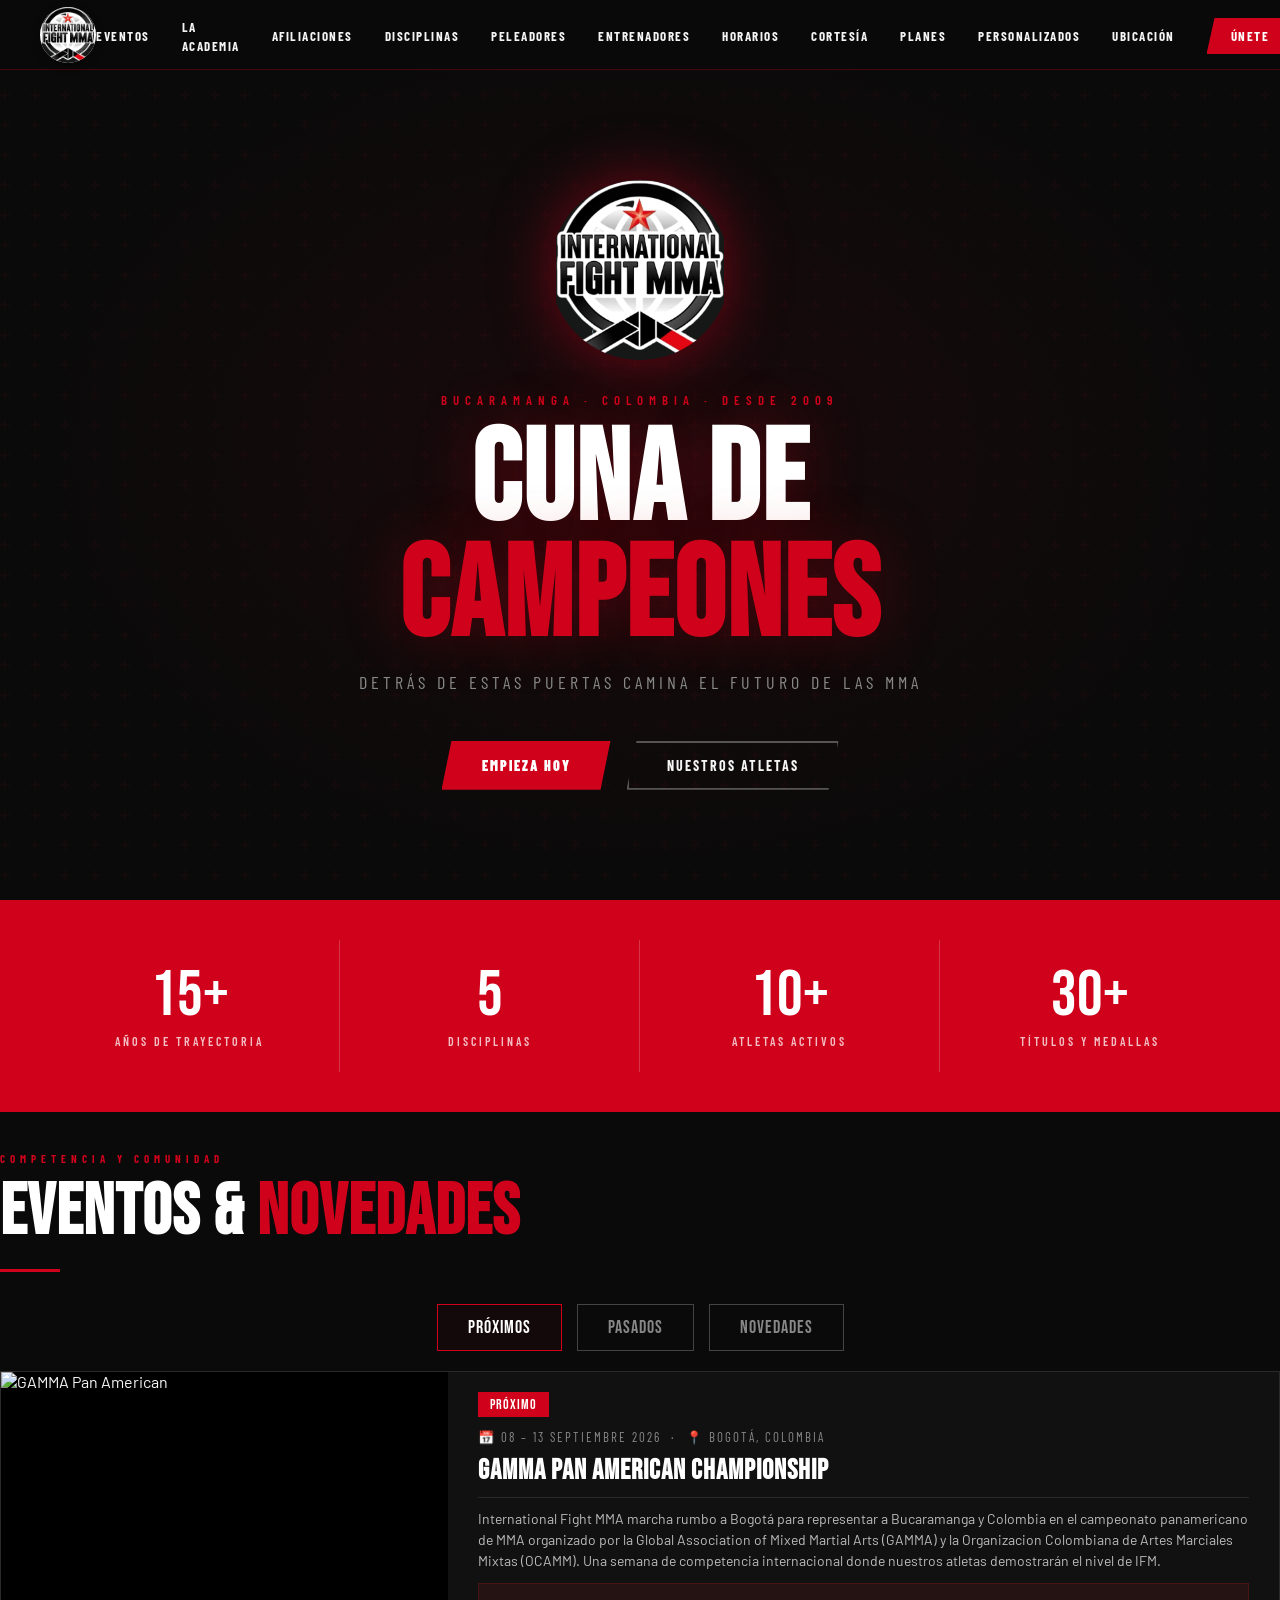
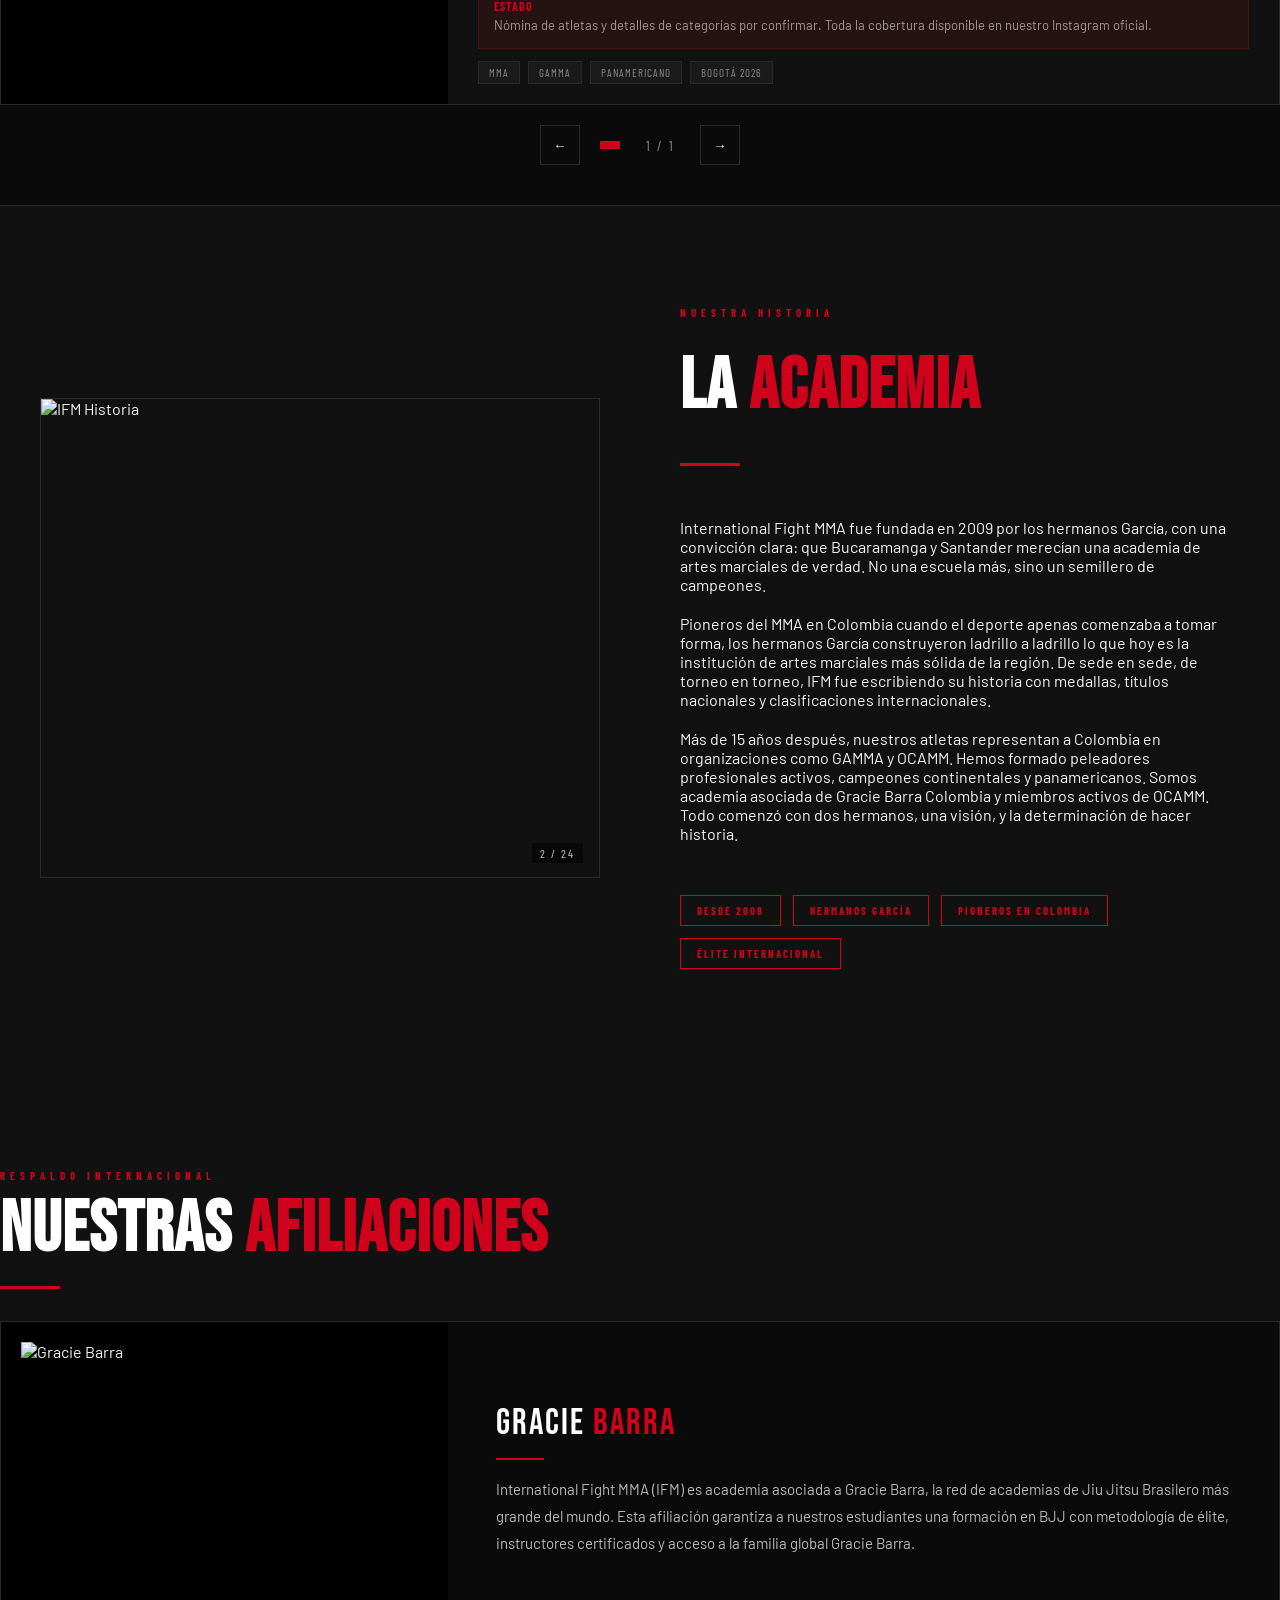
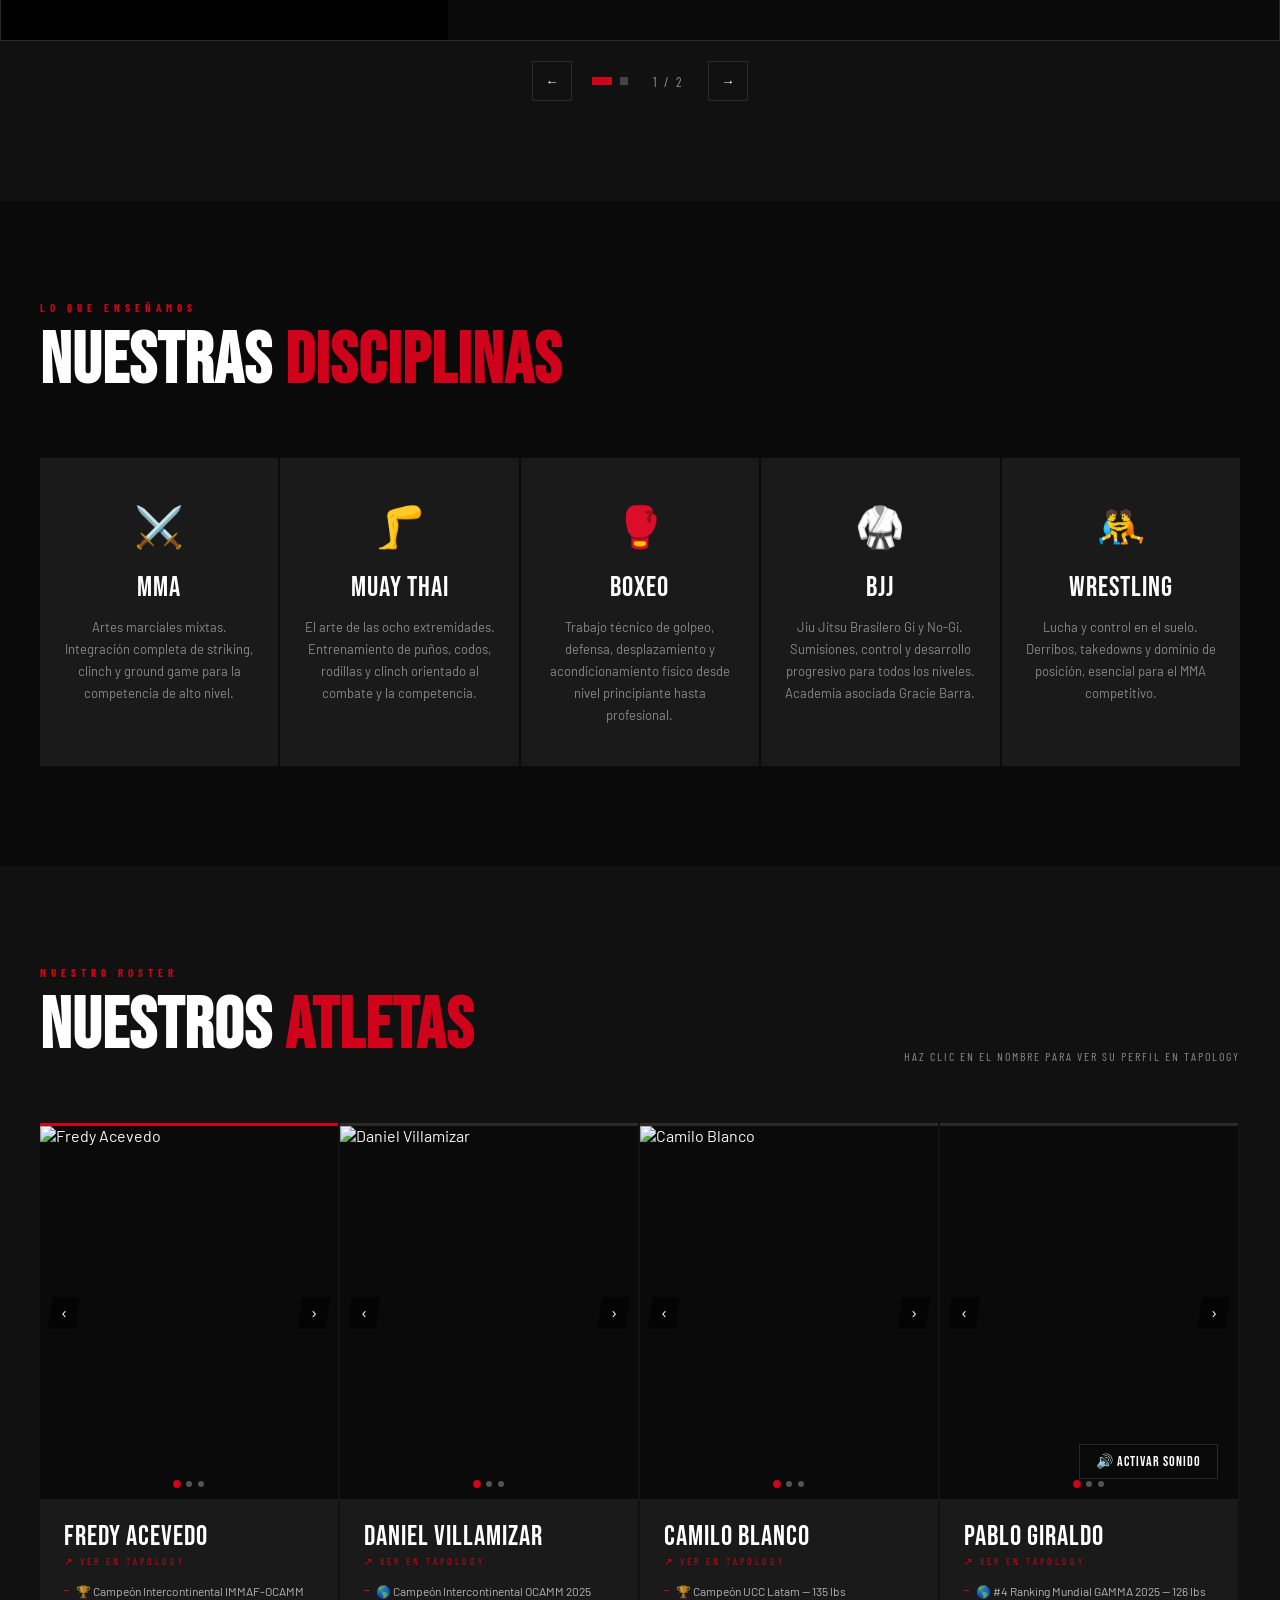
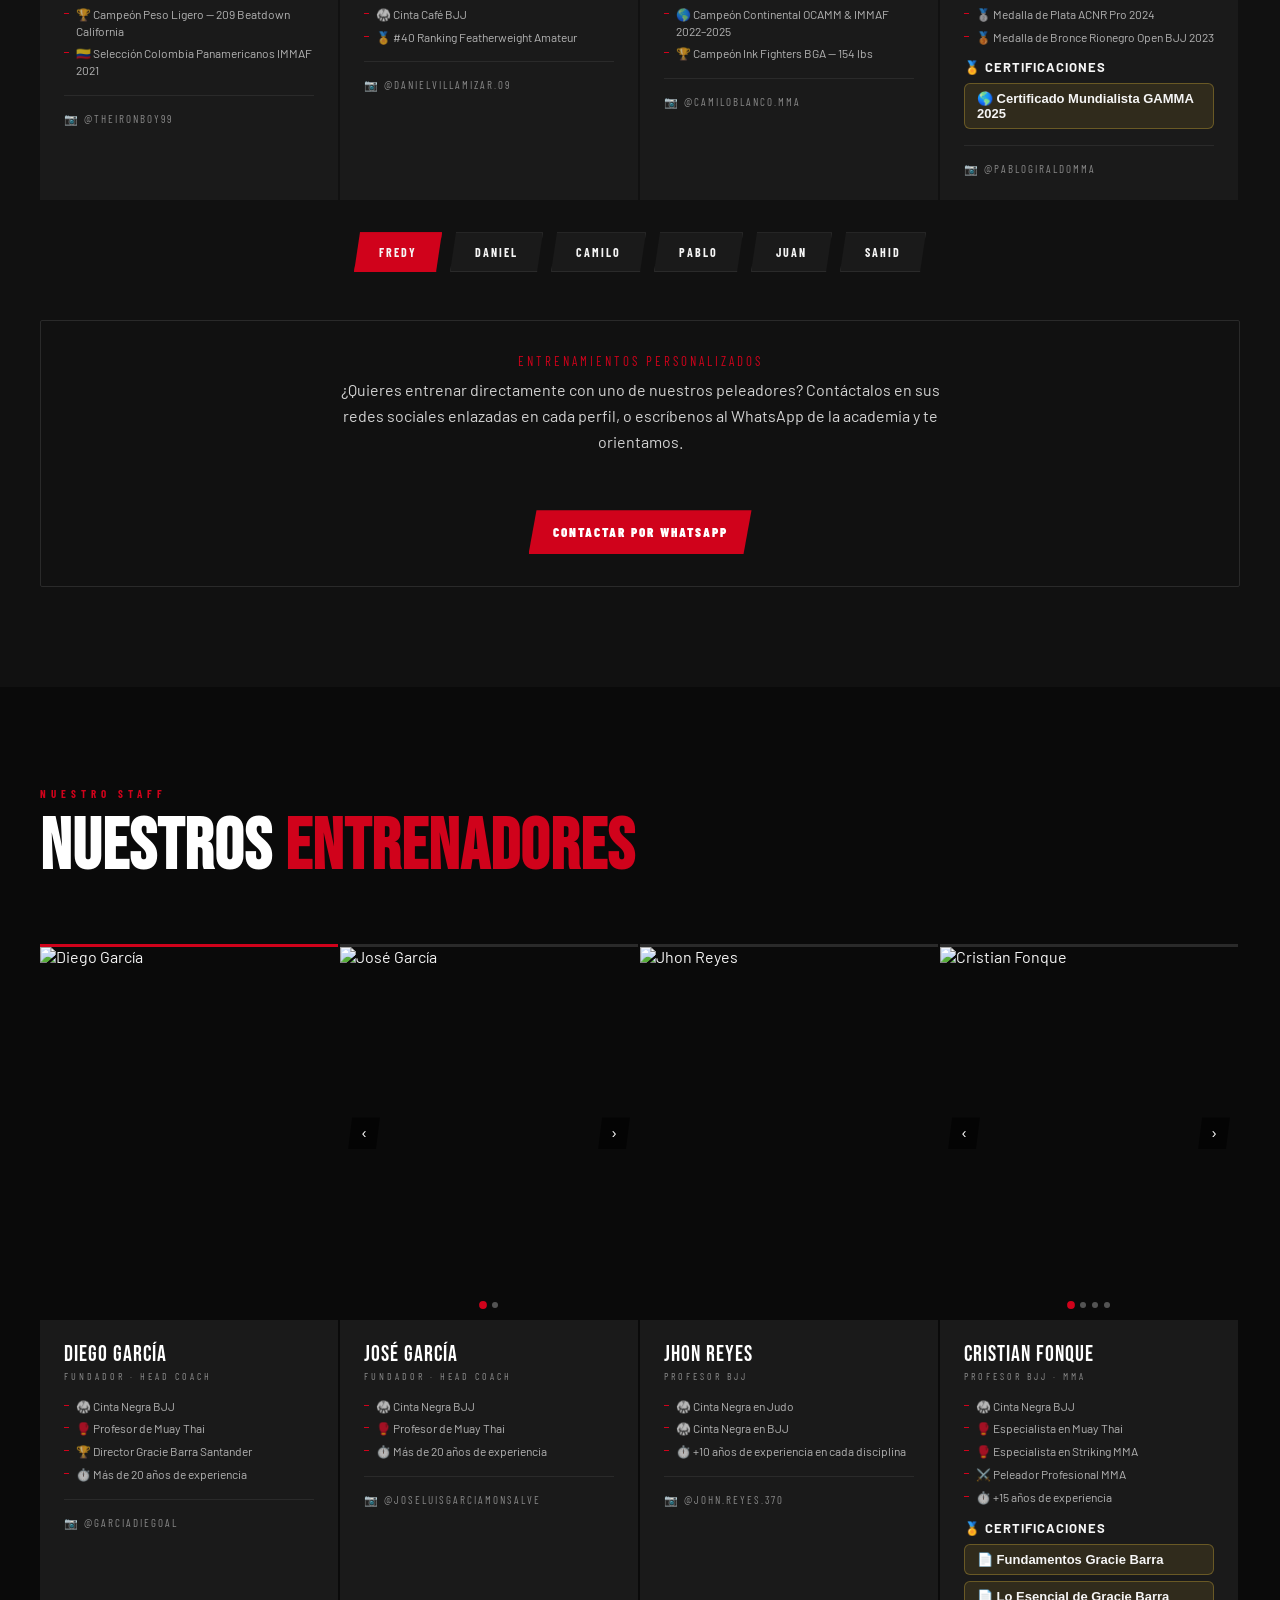
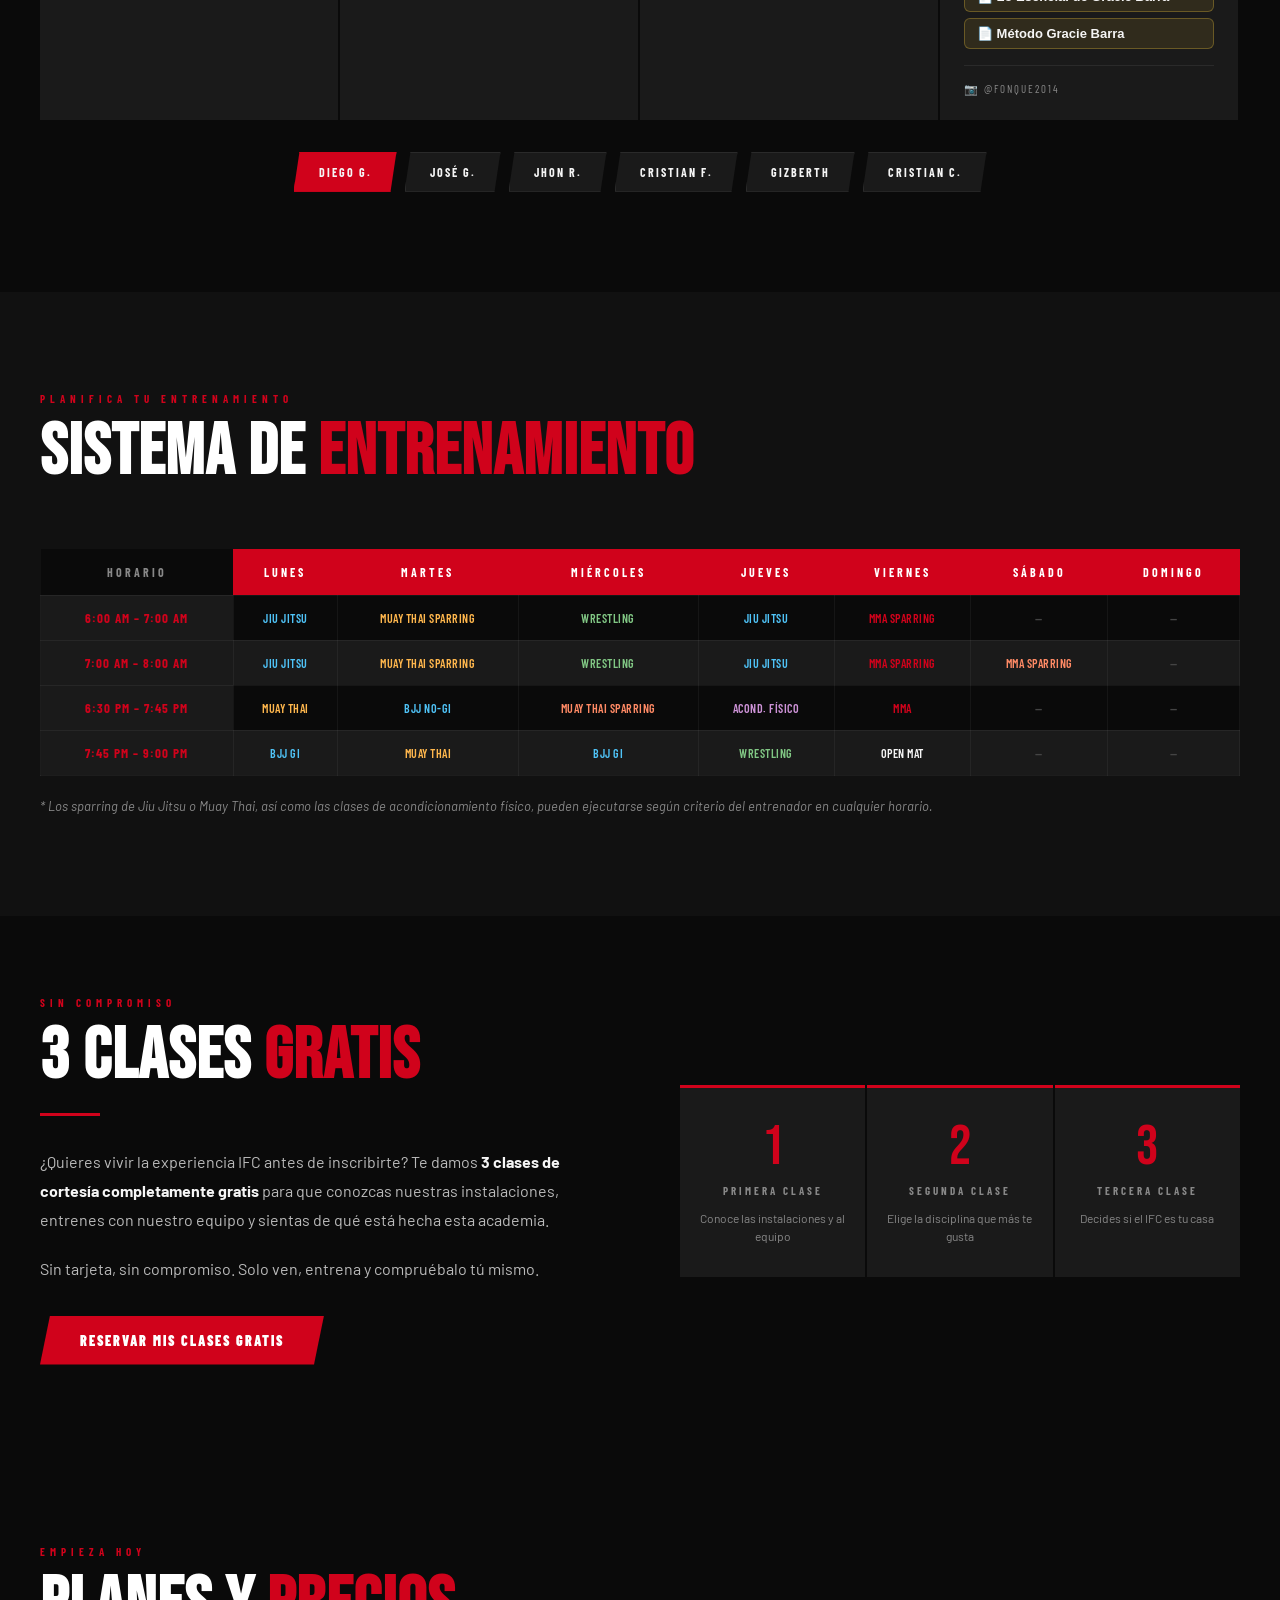
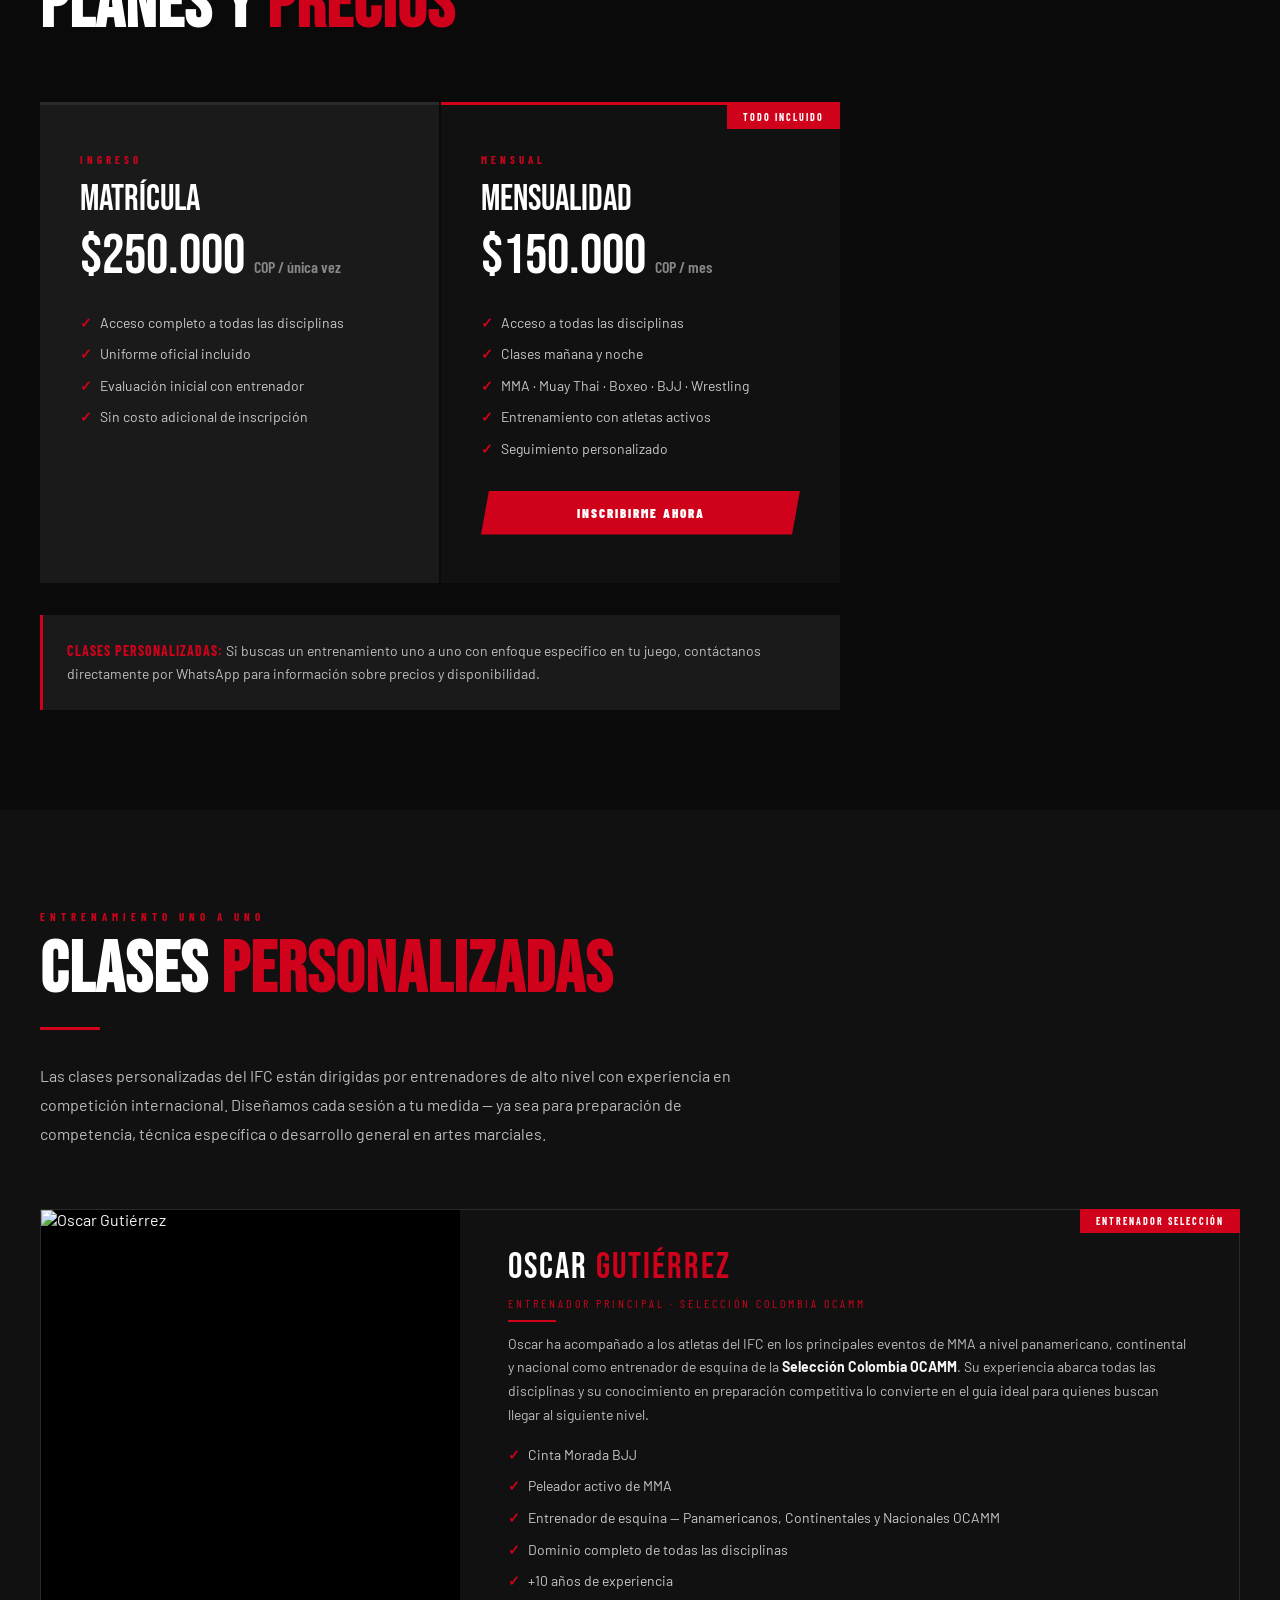
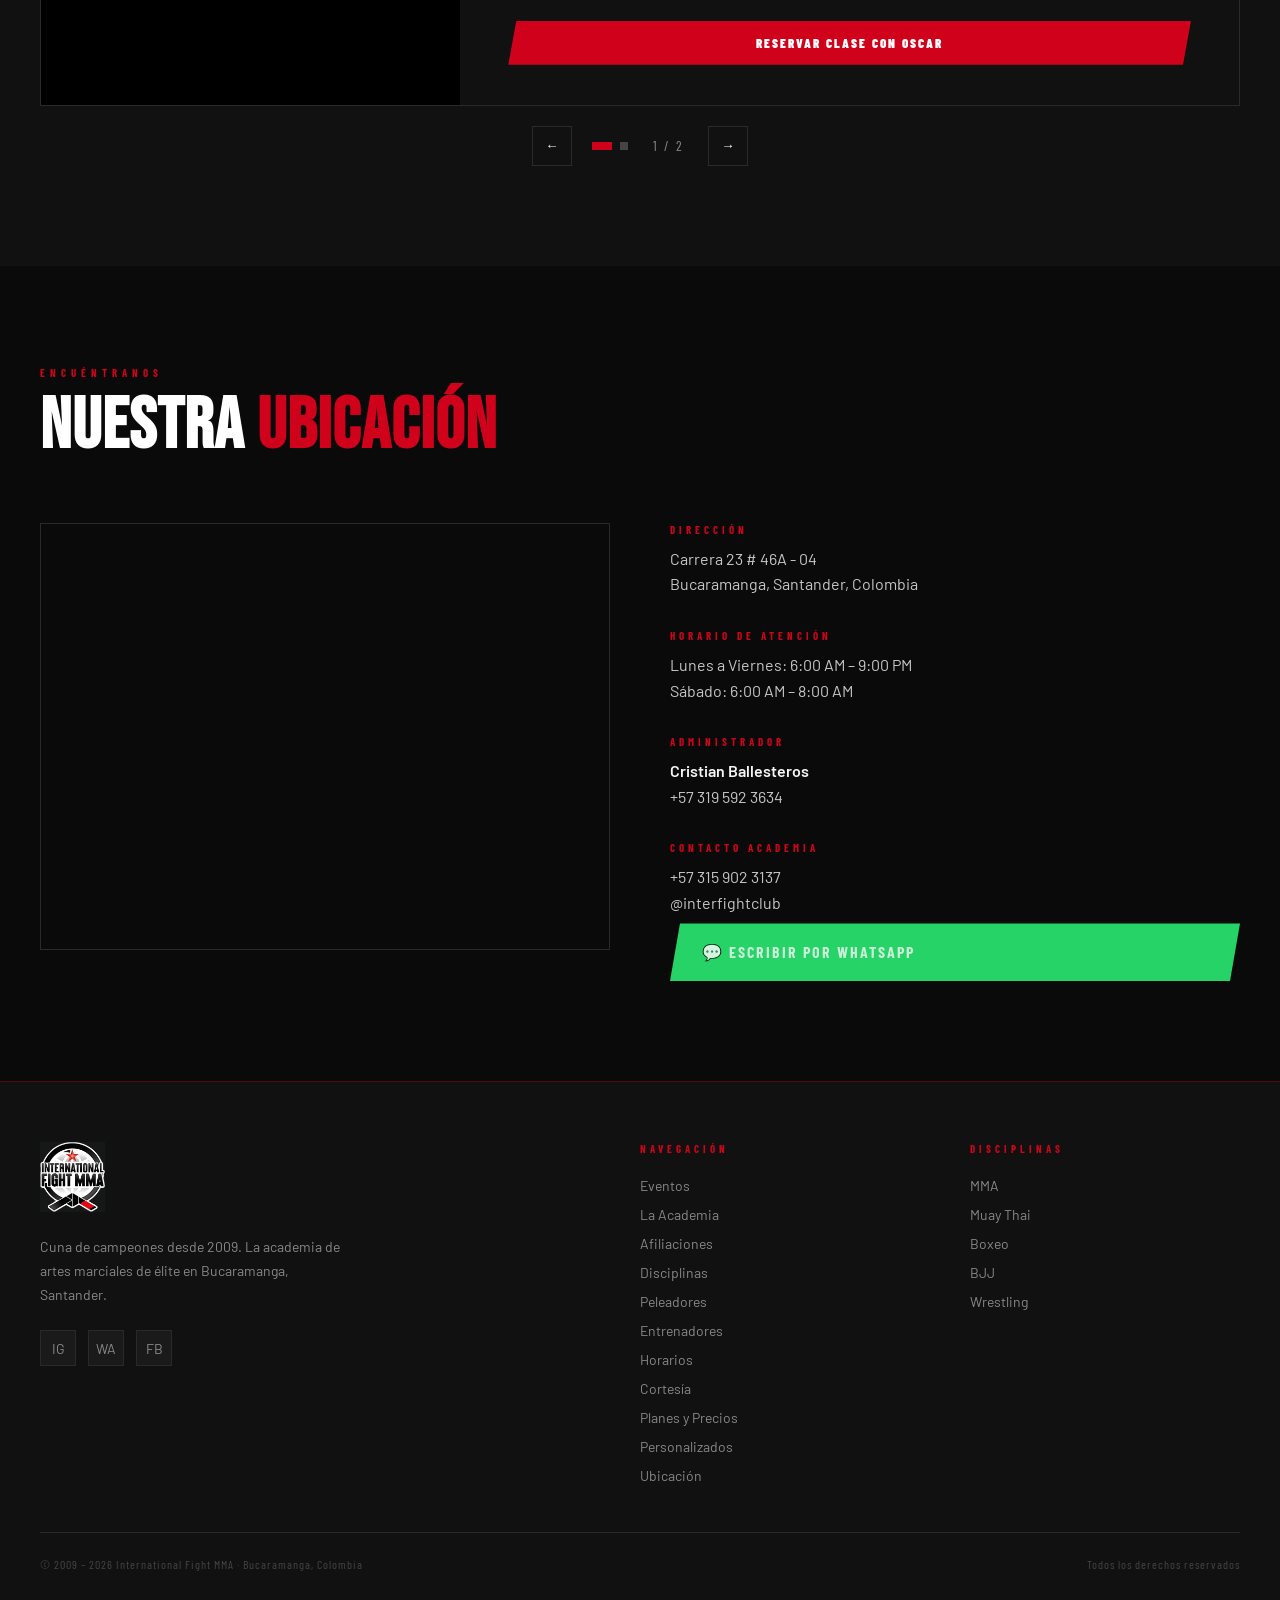
==== index.html @ 50bee1b5 "Restaurar index.html completo" ====
﻿<!DOCTYPE html>
<html lang="es">
<head>
  <meta charset="UTF-8">
  <link rel="icon" type="image/png" href="logo-ifmma.png">
  <link rel="apple-touch-icon" href="[data-uri]">
  <meta name="viewport" content="width=device-width, initial-scale=1.0">
  <title>International Fight MMA - Bucaramanga</title>
  <link rel="preconnect" href="https://fonts.googleapis.com">
  <link href="https://fonts.googleapis.com/css2?family=Bebas+Neue&family=Barlow+Condensed:wght@400;600;700;900&family=Barlow:wght@300;400;500&display=swap" rel="stylesheet">
  <style>
    :root {
      --red: #D0021B;
      --red-dark: #9B0114;
      --black: #0A0A0A;
      --black-mid: #111111;
      --black-light: #1A1A1A;
      --gray: #2A2A2A;
      --gray-mid: #444444;
      --gray-light: #888888;
      --white: #F5F5F5;
      --white-pure: #FFFFFF;
    }

    *, *::before, *::after { box-sizing: border-box; margin: 0; padding: 0; }

    html { scroll-behavior: smooth; }

    body {
      background: var(--black);
      color: var(--white);
      font-family: 'Barlow', sans-serif;
      overflow-x: hidden;
    }

    /* ─── NAVBAR ─────────────────────────────────── */
    nav {
      position: fixed;
      top: 0; left: 0; right: 0;
      z-index: 1000;
      background: rgba(10,10,10,0.95);
      backdrop-filter: blur(8px);
      border-bottom: 1px solid rgba(208,2,27,0.3);
      display: flex;
      align-items: center;
      justify-content: space-between;
      padding: 0 40px;
      height: 70px;
    }

    .nav-logo {
      background: #fff;
      border-radius: 50%;
      width: 56px;
      height: 56px;
      overflow: hidden;
      flex-shrink: 0;
      box-shadow: 0 2px 8px rgba(0,0,0,0.4);
    }
    .nav-logo a {
      display: block;
      width: 100%;
      height: 100%;
    }
    .nav-logo img {
      width: 100%;
      height: 100%;
      object-fit: contain;
      display: block;
    }

    .nav-links {
      display: flex;
      align-items: center;
      gap: 32px;
      list-style: none;
    }

    .nav-links a {
      color: var(--white);
      text-decoration: none;
      font-family: 'Barlow Condensed', sans-serif;
      font-weight: 700;
      font-size: 13px;
      letter-spacing: 1.5px;
      text-transform: uppercase;
      transition: color 0.2s;
    }

    .nav-links a:hover { color: var(--red); }

    .nav-cta {
      background: var(--red);
      color: var(--white-pure) !important;
      padding: 10px 24px;
      clip-path: polygon(8px 0%, 100% 0%, calc(100% - 8px) 100%, 0% 100%);
      transition: background 0.2s !important;
    }

    .nav-cta:hover { background: var(--red-dark) !important; color: var(--white-pure) !important; }

    .nav-toggle {
      display: none;
      flex-direction: column;
      gap: 5px;
      cursor: pointer;
      background: none;
      border: none;
      padding: 4px;
    }

    .nav-toggle span {
      display: block;
      width: 26px;
      height: 2px;
      background: var(--white);
      transition: all 0.3s;
    }

    /* ─── HERO ──────────────────────────────────── */
    #hero {
      position: relative;
      height: 100vh;
      min-height: 600px;
      display: flex;
      flex-direction: column;
      align-items: center;
      justify-content: center;
      text-align: center;
      overflow: hidden;
    }

    .hero-bg {
      position: absolute;
      inset: 0;
      background: #0A0A0A;
      z-index: 0;
    }

    .hero-bg::after {
      content: '';
      position: absolute;
      inset: 0;
      background: url("data:image/svg+xml,%3Csvg width='60' height='60' viewBox='0 0 60 60' xmlns='http://www.w3.org/2000/svg'%3E%3Cg fill='none' fill-rule='evenodd'%3E%3Cg fill='%23D0021B' fill-opacity='0.04'%3E%3Cpath d='M36 34v-4h-2v4h-4v2h4v4h2v-4h4v-2h-4zm0-30V0h-2v4h-4v2h4v4h2V6h4V4h-4zM6 34v-4H4v4H0v2h4v4h2v-4h4v-2H6zM6 4V0H4v4H0v2h4v4h2V6h4V4H6z'/%3E%3C/g%3E%3C/g%3E%3C/svg%3E");
    }

    .hero-overlay {
      position: absolute;
      inset: 0;
      background: radial-gradient(ellipse at center, rgba(208,2,27,0.08) 0%, transparent 70%);
      z-index: 1;
    }

    .hero-content {
      position: relative;
      z-index: 2;
      display: flex;
      flex-direction: column;
      align-items: center;
    }

    .hero-logo {
  width: 180px;
  height: 180px;
  margin-top: 70px;
  margin-bottom: 32px;
  border-radius: 50%;
  object-fit: contain;
  filter: drop-shadow(0 0 30px rgba(208,2,27,0.5));
}

    .hero-tagline {
      font-family: 'Barlow Condensed', sans-serif;
      font-weight: 600;
      font-size: 13px;
      letter-spacing: 6px;
      text-transform: uppercase;
      color: var(--red);
      margin-bottom: 16px;
    }

    .hero-title {
      font-family: 'Bebas Neue', sans-serif;
      font-size: clamp(64px, 10vw, 130px);
      line-height: 0.9;
      color: var(--white-pure);
      letter-spacing: 2px;
      text-shadow: 0 0 60px rgba(208,2,27,0.3);
    }

    .hero-title span { color: var(--red); }

    .hero-sub {
      font-family: 'Barlow Condensed', sans-serif;
      font-weight: 400;
      font-size: clamp(14px, 2vw, 18px);
      letter-spacing: 4px;
      text-transform: uppercase;
      color: var(--gray-light);
      margin-top: 16px;
      margin-bottom: 48px;
    }

    .hero-buttons {
      display: flex;
      gap: 16px;
      flex-wrap: wrap;
      justify-content: center;
    }

    .btn-primary {
      background: var(--red);
      color: var(--white-pure);
      text-decoration: none;
      font-family: 'Barlow Condensed', sans-serif;
      font-weight: 900;
      font-size: 14px;
      letter-spacing: 2px;
      text-transform: uppercase;
      padding: 16px 40px;
      clip-path: polygon(10px 0%, 100% 0%, calc(100% - 10px) 100%, 0% 100%);
      transition: background 0.2s, transform 0.2s;
      display: inline-block;
    }

    .btn-primary:hover { background: var(--red-dark); transform: translateY(-2px); }

    .btn-outline {
      background: transparent;
      color: var(--white);
      text-decoration: none;
      font-family: 'Barlow Condensed', sans-serif;
      font-weight: 700;
      font-size: 14px;
      letter-spacing: 2px;
      text-transform: uppercase;
      padding: 14px 38px;
      border: 2px solid rgba(255,255,255,0.3);
      clip-path: polygon(10px 0%, 100% 0%, calc(100% - 10px) 100%, 0% 100%);
      transition: border-color 0.2s, color 0.2s;
      display: inline-block;
    }

    .btn-outline:hover { border-color: var(--red); color: var(--red); }



    /* ─── SECTION COMMON ─────────────────────────── */
    section { padding: 100px 40px; }

    .section-label {
      font-family: 'Barlow Condensed', sans-serif;
      font-size: 11px;
      font-weight: 700;
      letter-spacing: 5px;
      text-transform: uppercase;
      color: var(--red);
      margin-bottom: 12px;
      display: block;
    }

    .section-title {
      font-family: 'Bebas Neue', sans-serif;
      font-size: clamp(42px, 6vw, 72px);
      line-height: 1;
      color: var(--white-pure);
      letter-spacing: 1px;
    }

    .section-title span { color: var(--red); }

    .red-divider {
      width: 60px;
      height: 3px;
      background: var(--red);
      margin: 20px 0 32px;
    }

    .container { max-width: 1280px; margin: 0 auto; }

    /* ─── STATS ──────────────────────────────────── */
    #stats {
      background: var(--red);
      padding: 40px;
    }

    .stats-grid {
      display: grid;
      grid-template-columns: repeat(4, 1fr);
      gap: 0;
      max-width: 1280px;
      margin: 0 auto;
    }

    .stat-item {
      text-align: center;
      padding: 24px 16px;
      border-right: 1px solid rgba(255,255,255,0.2);
    }

    .stat-item:last-child { border-right: none; }

    .stat-number {
      font-family: 'Bebas Neue', sans-serif;
      font-size: clamp(40px, 5vw, 64px);
      color: var(--white-pure);
      line-height: 1;
    }

    .stat-label {
      font-family: 'Barlow Condensed', sans-serif;
      font-weight: 600;
      font-size: 12px;
      letter-spacing: 3px;
      text-transform: uppercase;
      color: rgba(255,255,255,0.75);
      margin-top: 6px;
    }

    /* ─── ACADEMIA ───────────────────────────────── */
    #academia {
      background: var(--black-mid);
    }

    .academia-grid {
      display: grid;
      grid-template-columns: 1fr 1fr;
      gap: 80px;
      align-items: center;
    }

    .academia-text p {
      font-size: 16px;
      line-height: 1.8;
      color: rgba(245,245,245,0.75);
      margin-bottom: 20px;
    }

    .academia-badges {
      display: flex;
      flex-wrap: wrap;
      gap: 12px;
      margin-top: 32px;
    }

    .badge {
      font-family: 'Barlow Condensed', sans-serif;
      font-weight: 700;
      font-size: 11px;
      letter-spacing: 2px;
      text-transform: uppercase;
      padding: 8px 16px;
      border: 1px solid var(--red);
      color: var(--red);
    }

    .academia-visual {
      display: flex;
      flex-direction: column;
      gap: 20px;
    }

    .academia-alliance {
      background: var(--black-light);
      border: 1px solid var(--gray);
      padding: 40px;
      display: flex;
      align-items: center;
      gap: 24px;
    }

    .academia-alliance img {
      width: 120px;
      height: 120px;
      object-fit: contain;
      flex-shrink: 0;
    }

    .alliance-text h4 {
      font-family: 'Barlow Condensed', sans-serif;
      font-weight: 700;
      font-size: 11px;
      letter-spacing: 3px;
      text-transform: uppercase;
      color: var(--red);
      margin-bottom: 8px;
    }

    .alliance-text p {
      font-size: 15px;
      color: rgba(245,245,245,0.8);
      line-height: 1.5;
    }

    .academia-quote {
      background: var(--black-light);
      border-left: 3px solid var(--red);
      padding: 32px;
    }

    .academia-quote blockquote {
      font-family: 'Barlow Condensed', sans-serif;
      font-size: 22px;
      font-weight: 600;
      line-height: 1.4;
      color: var(--white-pure);
      font-style: italic;
    }

    /* ─── DISCIPLINAS ────────────────────────────── */
    #disciplinas {
      background: var(--black);
    }

    .disciplinas-grid {
      display: grid;
      grid-template-columns: repeat(5, 1fr);
      gap: 2px;
      margin-top: 60px;
    }

    .disciplina-card {
      background: var(--black-light);
      padding: 40px 24px;
      text-align: center;
      border-top: 3px solid transparent;
      transition: border-color 0.3s, background 0.3s, transform 0.3s;
      cursor: default;
    }

    .disciplina-card:hover {
      border-color: var(--red);
      background: var(--gray);
      transform: translateY(-4px);
    }

    .disciplina-icon {
      font-size: 40px;
      margin-bottom: 20px;
      display: block;
    }

    .disciplina-name {
      font-family: 'Bebas Neue', sans-serif;
      font-size: 28px;
      color: var(--white-pure);
      letter-spacing: 1px;
      margin-bottom: 12px;
    }

    .disciplina-desc {
      font-size: 13px;
      line-height: 1.7;
      color: var(--gray-light);
    }

    /* ─── PELEADORES ─────────────────────────────── */
    #peleadores {
      background: var(--black-mid);
      overflow: hidden;
    }

    .peleadores-header {
      display: flex;
      justify-content: space-between;
      align-items: flex-end;
      margin-bottom: 60px;
    }

    .peleadores-scroll-container {
      position: relative;
      overflow: hidden;
    }

    .peleadores-track {
      display: flex;
      gap: 2px;
      transition: transform 0.5s cubic-bezier(0.25, 0.46, 0.45, 0.94);
    }

    .peleador-card {
      flex: 0 0 calc(25% - 2px);
      min-width: 280px;
      background: var(--black-light);
      border-top: 3px solid var(--gray);
      transition: border-color 0.3s;
      overflow: hidden;
    }

    .peleador-card.active-card { border-color: var(--red); }

    .peleador-media {
      position: relative;
      width: 100%;
      aspect-ratio: 4/5;
      overflow: hidden;
      background: var(--black);
    }

    .media-slide {
      position: absolute;
      inset: 0;
      opacity: 0;
      transition: opacity 0.5s ease;
    }

    .media-slide.active { opacity: 1; }

    .media-slide img {
      width: 100%;
      height: 100%;
      object-fit: cover;
      object-position: top center;
    }

    .media-slide video {
      width: 100%;
      height: 100%;
      object-fit: cover;
    }

    .media-placeholder {
      width: 100%;
      height: 100%;
      background: var(--gray);
      display: flex;
      align-items: center;
      justify-content: center;
      flex-direction: column;
      gap: 12px;
    }

    .media-placeholder span {
      font-family: 'Bebas Neue', sans-serif;
      font-size: 18px;
      color: var(--gray-mid);
      letter-spacing: 2px;
    }

    .media-dots {
      position: absolute;
      bottom: 12px;
      left: 50%;
      transform: translateX(-50%);
      display: flex;
      gap: 6px;
      z-index: 10;
    }

    .media-dot {
      width: 6px;
      height: 6px;
      background: rgba(255,255,255,0.3);
      border-radius: 50%;
      cursor: pointer;
      transition: background 0.2s, transform 0.2s;
    }

    .media-dot.active {
      background: var(--red);
      transform: scale(1.3);
    }

    .media-nav {
      position: absolute;
      top: 50%;
      transform: translateY(-50%);
      z-index: 10;
      background: rgba(0,0,0,0.6);
      color: white;
      border: none;
      width: 32px;
      height: 32px;
      cursor: pointer;
      font-size: 14px;
      display: flex;
      align-items: center;
      justify-content: center;
      transition: background 0.2s;
      clip-path: polygon(4px 0%, 100% 0%, calc(100% - 4px) 100%, 0% 100%);
    }

    .media-nav:hover { background: var(--red); }
    .media-nav.prev { left: 8px; }
    .media-nav.next { right: 8px; }

    .peleador-info {
      padding: 24px;
    }

    .peleador-name {
      font-family: 'Bebas Neue', sans-serif;
      font-size: 28px;
      color: var(--white-pure);
      letter-spacing: 1px;
      line-height: 1;
      margin-bottom: 4px;
    }

    .peleador-name a {
      color: inherit;
      text-decoration: none;
      transition: color 0.2s;
    }

    .peleador-name a:hover { color: var(--red); }

    .peleador-tapology {
      font-family: 'Barlow Condensed', sans-serif;
      font-size: 10px;
      letter-spacing: 3px;
      text-transform: uppercase;
      color: var(--red);
      margin-bottom: 16px;
      display: flex;
      align-items: center;
      gap: 6px;
    }

    .peleador-logros {
      list-style: none;
      display: flex;
      flex-direction: column;
      gap: 6px;
    }

    .peleador-logros li {
      font-size: 12px;
      color: rgba(245,245,245,0.7);
      line-height: 1.4;
      padding-left: 12px;
      position: relative;
    }

    .peleador-logros li::before {
      content: '';
      position: absolute;
      left: 0;
      top: 7px;
      width: 5px;
      height: 1px;
      background: var(--red);
    }

    .peleador-social {
      margin-top: 16px;
      padding-top: 16px;
      border-top: 1px solid var(--gray);
    }

    .peleador-social a {
      font-family: 'Barlow Condensed', sans-serif;
      font-size: 11px;
      letter-spacing: 2px;
      text-transform: uppercase;
      color: var(--gray-light);
      text-decoration: none;
      display: flex;
      align-items: center;
      gap: 8px;
      transition: color 0.2s;
    }

    .peleador-social a:hover { color: var(--red); }

    .peleadores-nav {
      display: flex;
      gap: 8px;
      margin-top: 32px;
      justify-content: center;
    }

    .nav-btn {
      background: var(--black-light);
      color: var(--white);
      border: 1px solid var(--gray);
      padding: 12px 24px;
      font-family: 'Barlow Condensed', sans-serif;
      font-weight: 700;
      font-size: 12px;
      letter-spacing: 2px;
      text-transform: uppercase;
      cursor: pointer;
      transition: background 0.2s, border-color 0.2s, color 0.2s;
      clip-path: polygon(6px 0%, 100% 0%, calc(100% - 6px) 100%, 0% 100%);
    }

    .nav-btn:hover, .nav-btn.active-nav {
      background: var(--red);
      border-color: var(--red);
    }

    /* ─── ENTRENADORES ───────────────────────────── */
    #entrenadores {
      background: var(--black);
    }

    .entrenadores-coming {
      margin-top: 60px;
      border: 1px dashed var(--gray);
      padding: 80px 40px;
      text-align: center;
    }

    .entrenadores-coming p {
      font-family: 'Barlow Condensed', sans-serif;
      font-size: 16px;
      letter-spacing: 3px;
      text-transform: uppercase;
      color: var(--gray-mid);
    }

    /* ─── HORARIOS ───────────────────────────────── */
    #horarios {
      background: var(--black-mid);
    }

    .horarios-table-wrap {
      overflow-x: auto;
      margin-top: 60px;
    }

    .horarios-table {
      width: 100%;
      border-collapse: collapse;
      min-width: 700px;
    }

    .horarios-table th {
      font-family: 'Barlow Condensed', sans-serif;
      font-weight: 700;
      font-size: 12px;
      letter-spacing: 3px;
      text-transform: uppercase;
      color: var(--white-pure);
      background: var(--red);
      padding: 16px 12px;
      text-align: center;
    }

    .horarios-table th:first-child {
      background: var(--black);
      color: var(--gray-light);
    }

    .horarios-table td {
      padding: 14px 10px;
      text-align: center;
      border: 1px solid rgba(255,255,255,0.05);
      font-size: 12px;
      font-family: 'Barlow Condensed', sans-serif;
      font-weight: 600;
      letter-spacing: 0.5px;
      text-transform: uppercase;
    }

    .horarios-table tr:nth-child(even) td { background: var(--black-light); }
    .horarios-table tr:nth-child(odd) td { background: var(--black); }

    .horarios-table td:first-child {
      background: var(--black-light) !important;
      color: var(--red);
      font-weight: 700;
      font-size: 13px;
      letter-spacing: 1px;
      white-space: nowrap;
    }

    .cell-bjj { color: #4FC3F7; }
    .cell-muay { color: #FFB74D; }
    .cell-wrestling { color: #81C784; }
    .cell-mma { color: var(--red); }
    .cell-cond { color: #CE93D8; }
    .cell-open { color: #F5F5F5; }
    .cell-sparring { color: #FF8A65; }
    .cell-empty { color: var(--gray-mid); }

    .horarios-note {
      margin-top: 20px;
      font-size: 13px;
      color: var(--gray-light);
      font-style: italic;
      line-height: 1.6;
    }

    /* ─── PLANES ─────────────────────────────────── */
    #planes {
      background: var(--black);
    }

    .planes-grid {
      display: grid;
      grid-template-columns: 1fr 1fr;
      gap: 2px;
      margin-top: 60px;
      max-width: 800px;
    }

    .plan-card {
      background: var(--black-light);
      padding: 48px 40px;
      border-top: 3px solid var(--gray);
      position: relative;
      transition: border-color 0.3s;
    }

    .plan-card:hover { border-color: var(--red); }

    .plan-card.featured {
      border-color: var(--red);
      background: var(--black-mid);
    }

    .plan-badge {
      position: absolute;
      top: 0; right: 0;
      background: var(--red);
      font-family: 'Barlow Condensed', sans-serif;
      font-size: 10px;
      font-weight: 700;
      letter-spacing: 2px;
      text-transform: uppercase;
      padding: 6px 16px;
      color: var(--white-pure);
    }

    .plan-label {
      font-family: 'Barlow Condensed', sans-serif;
      font-size: 11px;
      font-weight: 700;
      letter-spacing: 4px;
      text-transform: uppercase;
      color: var(--red);
      margin-bottom: 12px;
    }

    .plan-name {
      font-family: 'Bebas Neue', sans-serif;
      font-size: 36px;
      color: var(--white-pure);
      margin-bottom: 8px;
    }

    .plan-price {
      font-family: 'Bebas Neue', sans-serif;
      font-size: 56px;
      color: var(--white-pure);
      line-height: 1;
      margin-bottom: 4px;
    }

    .plan-price span {
      font-family: 'Barlow Condensed', sans-serif;
      font-size: 16px;
      font-weight: 600;
      color: var(--gray-light);
    }

    .plan-features {
      list-style: none;
      margin-top: 28px;
      display: flex;
      flex-direction: column;
      gap: 12px;
    }

    .plan-features li {
      font-size: 14px;
      color: rgba(245,245,245,0.8);
      padding-left: 20px;
      position: relative;
      line-height: 1.4;
    }

    .plan-features li::before {
      content: '✓';
      position: absolute;
      left: 0;
      color: var(--red);
      font-weight: 700;
    }

    .plan-cta {
      margin-top: 32px;
      display: block;
      text-align: center;
      background: var(--red);
      color: var(--white-pure);
      text-decoration: none;
      font-family: 'Barlow Condensed', sans-serif;
      font-weight: 900;
      font-size: 13px;
      letter-spacing: 2px;
      text-transform: uppercase;
      padding: 14px 24px;
      clip-path: polygon(8px 0%, 100% 0%, calc(100% - 8px) 100%, 0% 100%);
      transition: background 0.2s;
    }

    .plan-cta:hover { background: var(--red-dark); }

    /* ─── PERSONALIZADOS ─────────────────────────── */
    #personalizados {
      background: var(--black-mid);
    }

    .personalizados-coming {
      margin-top: 60px;
      border: 1px dashed var(--gray);
      padding: 80px 40px;
      text-align: center;
    }

    .personalizados-coming p {
      font-family: 'Barlow Condensed', sans-serif;
      font-size: 16px;
      letter-spacing: 3px;
      text-transform: uppercase;
      color: var(--gray-mid);
    }

    /* ─── UBICACION ──────────────────────────────── */
    #ubicacion {
      background: var(--black);
    }

    .ubicacion-grid {
      display: grid;
      grid-template-columns: 1fr 1fr;
      gap: 60px;
      align-items: start;
      margin-top: 60px;
    }

    .ubicacion-map {
      width: 100%;
      aspect-ratio: 4/3;
      border: 1px solid var(--gray);
      overflow: hidden;
    }

    .ubicacion-map iframe {
      width: 100%;
      height: 100%;
      border: none;

    }

    .ubicacion-info {
      display: flex;
      flex-direction: column;
      gap: 32px;
    }

    .info-block h4 {
      font-family: 'Barlow Condensed', sans-serif;
      font-size: 11px;
      font-weight: 700;
      letter-spacing: 4px;
      text-transform: uppercase;
      color: var(--red);
      margin-bottom: 10px;
    }

    .info-block p, .info-block a {
      font-size: 16px;
      color: rgba(245,245,245,0.8);
      text-decoration: none;
      line-height: 1.6;
      transition: color 0.2s;
      display: block;
    }

    .info-block a:hover { color: var(--red); }

    .whatsapp-btn {
      display: inline-flex;
      align-items: center;
      gap: 12px;
      background: #25D366;
      color: var(--white-pure);
      text-decoration: none;
      font-family: 'Barlow Condensed', sans-serif;
      font-weight: 700;
      font-size: 14px;
      letter-spacing: 2px;
      text-transform: uppercase;
      padding: 16px 32px;
      clip-path: polygon(10px 0%, 100% 0%, calc(100% - 10px) 100%, 0% 100%);
      transition: opacity 0.2s;
      margin-top: 8px;
    }

    .whatsapp-btn:hover { opacity: 0.85; }

    /* ─── FOOTER ─────────────────────────────────── */
    footer {
      background: var(--black-mid);
      border-top: 1px solid rgba(208,2,27,0.3);
      padding: 60px 40px 32px;
    }

    .footer-grid {
      display: grid;
      grid-template-columns: 2fr 1fr 1fr;
      gap: 60px;
      max-width: 1280px;
      margin: 0 auto 48px;
    }

    .footer-logo img {
      height: 70px;
      width: auto;
      margin-bottom: 20px;
    }

    .footer-desc {
      font-size: 14px;
      color: var(--gray-light);
      line-height: 1.7;
      max-width: 300px;
    }

    .footer-social {
      display: flex;
      gap: 12px;
      margin-top: 24px;
    }

    .social-link {
      width: 36px;
      height: 36px;
      background: var(--black-light);
      border: 1px solid var(--gray);
      display: flex;
      align-items: center;
      justify-content: center;
      color: var(--gray-light);
      text-decoration: none;
      font-size: 14px;
      transition: background 0.2s, color 0.2s, border-color 0.2s;
    }

    .social-link:hover {
      background: var(--red);
      border-color: var(--red);
      color: var(--white-pure);
    }

    .footer-col h5 {
      font-family: 'Barlow Condensed', sans-serif;
      font-size: 11px;
      font-weight: 700;
      letter-spacing: 4px;
      text-transform: uppercase;
      color: var(--red);
      margin-bottom: 20px;
    }

    .footer-col ul {
      list-style: none;
      display: flex;
      flex-direction: column;
      gap: 10px;
    }

    .footer-col ul li a {
      font-size: 14px;
      color: var(--gray-light);
      text-decoration: none;
      transition: color 0.2s;
    }

    .footer-col ul li a:hover { color: var(--white); }

    .footer-bottom {
      max-width: 1280px;
      margin: 0 auto;
      padding-top: 24px;
      border-top: 1px solid var(--gray);
      display: flex;
      justify-content: space-between;
      align-items: center;
    }

    .footer-bottom p {
      font-size: 12px;
      color: var(--gray-mid);
      font-family: 'Barlow Condensed', sans-serif;
      letter-spacing: 1px;
    }

    /* ─── RESPONSIVE ─────────────────────────────── */
    @media (max-width: 1024px) {
      .disciplinas-grid { grid-template-columns: repeat(3, 1fr); }
      .peleador-card { flex: 0 0 calc(33.33% - 2px); }
      .academia-grid { grid-template-columns: 1fr; gap: 48px; }
      .stats-grid { grid-template-columns: repeat(2, 1fr); }
      .stat-item:nth-child(2) { border-right: none; }
      .footer-grid { grid-template-columns: 1fr 1fr; }
    }

    @media (max-width: 768px) {
      nav { padding: 0 20px; }
      section { padding: 70px 20px; }
      .nav-links { display: none; position: absolute; top: 70px; left: 0; right: 0; background: var(--black-mid); flex-direction: column; gap: 0; padding: 16px 0; border-bottom: 1px solid var(--gray); }
      .nav-links.open { display: flex; }
      .nav-links li { width: 100%; }
      .nav-links a { display: block; padding: 14px 24px; font-size: 14px; }
      .nav-cta { margin: 8px 24px; clip-path: none; padding: 12px 24px; }
      .nav-toggle { display: flex; }
      .disciplinas-grid { grid-template-columns: repeat(2, 1fr); }
      .peleador-card { flex: 0 0 calc(90%); }
      .planes-grid { grid-template-columns: 1fr; }
      .ubicacion-grid { grid-template-columns: 1fr; }
      .footer-grid { grid-template-columns: 1fr; gap: 32px; }
      .footer-bottom { flex-direction: column; gap: 12px; text-align: center; }
      .hero-logo { width: 130px; height: 130px; }
      .peleadores-header { flex-direction: column; gap: 16px; align-items: flex-start; }
      #stats { padding: 40px 20px; }
    }

    @media (max-width: 480px) {
      .disciplinas-grid { grid-template-columns: 1fr; }
      .stats-grid { grid-template-columns: repeat(2, 1fr); }
    }


    /* Drive video iframes */
    .media-slide iframe {
      width: 100%;
      height: 100%;
      border: none;
      display: block;
    }

    /* ─── SCROLL REVEAL ──────────────────────────── */
    .reveal {
      opacity: 0;
      transform: translateY(30px);
      transition: opacity 0.7s ease, transform 0.7s ease;
    }

    .reveal.visible {
      opacity: 1;
      transform: translateY(0);
    }
    .eventos-tabs { display: flex; justify-content: center; gap: 15px; margin-bottom: 20px; }
.eventos-tab { background: transparent; border: 1px solid var(--gray-mid); color: var(--gray-light); padding: 12px 30px; font-family: 'Bebas Neue', sans-serif; font-size: 18px; letter-spacing: 1px; cursor: pointer; transition: all 0.3s ease; }
.eventos-tab:hover, .eventos-tab.active { border-color: var(--red); color: var(--white-pure); background: rgba(208, 2, 27, 0.05); }
.eventos-panel { display: none; }
.eventos-panel.active-panel { display: block; }
.eventos-slider { width: 100%; overflow: hidden; position: relative; }
.eventos-track { display: flex; transition: transform 0.5s cubic-bezier(0.4, 0, 0.2, 1); width: 100%; }
.evento-card-full { display: grid; grid-template-columns: 35% 65%; background: var(--black-mid); border: 1px solid var(--gray); min-height: 320px; width: 100%; flex-shrink: 0; }
.evento-media { position: relative; background: #000; display: flex; align-items: center; justify-content: center; overflow: hidden; }
.evento-media img { width: 100%; height: 100%; object-fit: cover; }
.evento-media video { width: 100%; height: 100%; object-fit: cover; }

.mute-btn {
  position: absolute;
  bottom: 20px;
  right: 20px;
  background: rgba(10, 10, 10, 0.85);
  border: 1px solid var(--gray);
  color: var(--white-pure);
  padding: 8px 16px;
  font-family: 'Bebas Neue', sans-serif;
  font-size: 14px;
  letter-spacing: 1px;
  cursor: pointer;
  z-index: 10;
  transition: all 0.3s ease;
}
.mute-btn:hover {
  border-color: var(--red);
  color: var(--red);
}
.evento-info { padding: 20px 30px; display: flex; flex-direction: column; gap: 12px; justify-content: center; }
.evento-badge { display: inline-block; align-self: flex-start; background: var(--red); color: var(--white-pure); font-family: 'Bebas Neue', sans-serif; font-size: 14px; padding: 4px 12px; letter-spacing: 1px; }
.evento-badge.pasado { background: var(--gray-mid); }
.evento-meta { font-family: 'Barlow Condensed', sans-serif; font-size: 13px; letter-spacing: 2px; text-transform: uppercase; color: var(--gray-light); }
.evento-titulo { font-family: 'Bebas Neue', sans-serif; font-size: 28px; line-height: 1; letter-spacing: 1px; color: var(--white-pure); }
.evento-texto { font-size: 14px; line-height: 1.5; color: rgba(245, 245, 245, 0.75); border-top: 1px solid var(--gray); padding-top: 10px; }
.evento-resultados { display: flex; flex-direction: column; gap: 6px; }
.resultado-item { display: flex; align-items: center; gap: 10px; padding: 8px 12px; background: rgba(255, 255, 255, 0.02); border-left: 2px solid var(--red); }
.evento-tags { display: flex; gap: 8px; flex-wrap: wrap; }
.evento-tag { background: var(--black-light); border: 1px solid var(--gray); padding: 4px 10px; font-size: 11px; font-family: 'Barlow Condensed', sans-serif; text-transform: uppercase; letter-spacing: 1px; color: var(--gray-light); }
.eventos-controls { display: flex; align-items: center; justify-content: center; gap: 20px; margin-top: 20px; }
.eventos-arrow { background: transparent; border: 1px solid var(--gray); color: var(--white); width: 40px; height: 40px; cursor: pointer; display: flex; align-items: center; justify-content: center; transition: all 0.3s ease; }
.eventos-arrow:hover { border-color: var(--red); color: var(--red); }
.eventos-dots { display: flex; gap: 8px; }
.eventos-dot { width: 8px; height: 8px; background: var(--gray-mid); cursor: pointer; transition: all 0.3s ease; }
.eventos-dot.active, .eventos-dot:hover { background: var(--red); width: 20px; }
.eventos-counter { font-family: 'Barlow Condensed', sans-serif; font-size: 14px; letter-spacing: 2px; color: var(--gray-light); min-width: 40px; text-align: center; }
.novedades-grid { display: grid; grid-template-columns: repeat(auto-fit, minmax(300px, 1fr)); gap: 20px; }
.novedad-card { background: var(--black-mid); border: 1px solid var(--gray); padding: 30px; display: flex; flex-direction: column; gap: 15px; }
.novedad-tipo { font-family: 'Bebas Neue', sans-serif; font-size: 14px; color: var(--red); letter-spacing: 1px; }
.novedad-titulo { font-family: 'Bebas Neue', sans-serif; font-size: 24px; color: var(--white-pure); letter-spacing: 0.5px; }
.novedad-desc { font-size: 14px; line-height: 1.6; color: rgba(245, 245, 245, 0.65); }
.novedad-fecha { font-family: 'Barlow Condensed', sans-serif; font-size: 12px; color: var(--gray-light); margin-top: auto; letter-spacing: 1px; }
@media (max-width: 768px) { .evento-card-full { grid-template-columns: 1fr; } .evento-media iframe { min-height: 250px; } }

/* ─── AFILIACIONES ───────────────────────────────── */
#afiliaciones { padding: 100px 0; background: var(--black-mid); }
.afiliaciones-slider { width: 100%; overflow: hidden; position: relative; }
.afiliaciones-track { display: flex; transition: transform 0.5s cubic-bezier(0.4, 0, 0.2, 1); width: 100%; }
.afiliacion-card { display: grid; grid-template-columns: 35% 65%; background: var(--black); border: 1px solid var(--gray); min-height: 320px; width: 100%; flex-shrink: 0; }
.afiliacion-media { position: relative; background: #000; display: flex; align-items: center; justify-content: center; overflow: hidden; }
.afiliacion-media img { width: 100%; height: 100%; object-fit: contain; padding: 20px; }
.afiliacion-placeholder { width: 100%; height: 100%; min-height: 280px; background: #fff; display: flex; align-items: center; justify-content: center; text-align: center; padding: 20px; }
.afiliacion-placeholder span { font-family: 'Barlow Condensed', sans-serif; font-weight: 700; font-size: 18px; color: #333; letter-spacing: 1px; text-transform: uppercase; }
.afiliacion-info { padding: 40px 48px; display: flex; flex-direction: column; justify-content: center; gap: 16px; }
.afiliacion-nombre { font-family: 'Bebas Neue', sans-serif; font-size: 36px; letter-spacing: 2px; color: var(--white-pure); line-height: 1; }
.afiliacion-nombre span { color: var(--red); }
.afiliacion-divider { width: 48px; height: 2px; background: var(--red); }
.afiliacion-texto { font-size: 15px; line-height: 1.8; color: rgba(245,245,245,0.75); }
.afiliaciones-controls { display: flex; align-items: center; justify-content: center; gap: 20px; margin-top: 20px; }
@media (max-width: 768px) { .afiliacion-card { grid-template-columns: 1fr; } .afiliacion-placeholder { min-height: 200px; } }
/* -- ACADEMIA FOTO SLIDER ---- */
.academia-foto-slider { position: relative; width: 100%; height: 480px; overflow: hidden; border: 1px solid var(--gray); }
.academia-foto-slide { position: absolute; inset: 0; opacity: 0; transition: opacity 0.8s ease; }
.academia-foto-slide.active { opacity: 1; }
.academia-foto-slide img { width: 100%; height: 100%; object-fit: cover; object-position: center; }
.academia-foto-counter { position: absolute; bottom: 14px; right: 16px; font-family: 'Barlow Condensed', sans-serif; font-size: 12px; letter-spacing: 2px; color: rgba(245,245,245,0.8); background: rgba(0,0,0,0.55); padding: 3px 8px; }
@media (max-width: 768px) { .academia-foto-slider { height: 280px; } }

/* -- PERSONALIZADOS SLIDER -- */
.personalizados-slider { width: 100%; overflow: hidden; position: relative; }
.personalizados-track { display: flex; transition: transform 0.5s cubic-bezier(0.4, 0, 0.2, 1); width: 100%; }
.personalizado-card { display: grid; grid-template-columns: 35% 65%; background: var(--black-mid); border: 1px solid var(--gray); min-height: 360px; width: 100%; flex-shrink: 0; }
.personalizado-media { position: relative; background: #000; display: flex; align-items: center; justify-content: center; overflow: hidden; }
.personalizado-media img { width: 100%; height: 100%; object-fit: cover; object-position: top center; }
.personalizado-info { padding: 40px 48px; display: flex; flex-direction: column; justify-content: flex-start; gap: 10px; overflow-y: auto; }
.personalizado-nombre { font-family: 'Bebas Neue', sans-serif; font-size: 36px; letter-spacing: 2px; color: var(--white-pure); line-height: 1; }
.personalizado-nombre span { color: var(--red); }
.personalizado-cargo { font-family: 'Barlow Condensed', sans-serif; font-size: 12px; letter-spacing: 3px; text-transform: uppercase; color: var(--red); }
.personalizado-texto { font-size: 14px; line-height: 1.7; color: rgba(245,245,245,0.75); }
@media (max-width: 768px) { .personalizado-card { grid-template-columns: 1fr; } }

/* -- NOVEDADES HORIZONTALES -- */
.novedades-lista { display: flex; flex-direction: column; gap: 2px; }
.novedad-h { display: grid; grid-template-columns: 38% 62%; background: var(--black-mid); border: 1px solid var(--gray); min-height: 300px; }
.novedad-h-media { position: relative; overflow: hidden; background: #000; }
.novedad-h-media img { width: 100%; height: 100%; object-fit: cover; object-position: center; }
.novedad-play-btn { position: absolute; inset: 0; display: flex; align-items: center; justify-content: center; font-size: 48px; color: #fff; background: rgba(0,0,0,0.35); text-decoration: none; transition: background 0.2s; }
.novedad-play-btn:hover { background: rgba(193,0,0,0.55); }
.novedad-h-info { padding: 36px 44px; display: flex; flex-direction: column; gap: 8px; }
.novedad-h-badge { display: inline-block; font-family: 'Barlow Condensed', sans-serif; font-size: 11px; letter-spacing: 3px; text-transform: uppercase; padding: 4px 10px; border-radius: 2px; font-weight: 700; width: fit-content; }
.novedad-h-badge.anuncio { background: var(--red); color: #fff; }
.novedad-h-badge.cronica { background: rgba(245,245,245,0.12); color: var(--white-pure); border: 1px solid var(--gray); }
.novedad-h-titulo { font-family: 'Bebas Neue', sans-serif; font-size: 26px; letter-spacing: 1.5px; color: var(--white-pure); line-height: 1.1; margin: 0; }
.novedad-h-meta { font-family: 'Barlow Condensed', sans-serif; font-size: 12px; letter-spacing: 2px; text-transform: uppercase; color: var(--red); }
.novedad-h-desc { font-size: 14px; line-height: 1.7; color: rgba(245,245,245,0.75); }

/* -- NOVEDADES SLIDE BADGES -- */
.novedad-slide-badge { position: absolute; top: 16px; left: 16px; font-family: 'Barlow Condensed', sans-serif; font-size: 11px; letter-spacing: 3px; text-transform: uppercase; padding: 5px 12px; border-radius: 2px; font-weight: 700; z-index: 2; }
.novedad-slide-badge.anuncio { background: var(--red); color: #fff; }
.novedad-slide-badge.cronica { background: rgba(0,0,0,0.7); color: #fff; border: 1px solid rgba(255,255,255,0.3); }
.novedad-play-btn { position: absolute; inset: 0; display: flex; align-items: center; justify-content: center; font-size: 56px; color: #fff; text-decoration: none; background: rgba(0,0,0,0.3); transition: background 0.2s; z-index: 1; }
.novedad-play-btn:hover { background: rgba(193,0,0,0.5); }

/* ── NOVEDADES TABS (titulo por novedad) ── */
.nov-tabs { display: flex; flex-wrap: wrap; gap: 8px; margin-bottom: 16px; }
.nov-tab { background: transparent; border: 1px solid var(--gray-mid); color: var(--gray-light); padding: 10px 20px; font-family: 'Barlow Condensed', sans-serif; font-size: 14px; letter-spacing: 2px; text-transform: uppercase; cursor: pointer; transition: all 0.3s ease; white-space: nowrap; }
.nov-tab:hover, .nov-tab.active { border-color: var(--red); color: var(--white-pure); background: rgba(208,2,27,0.08); }
/* mute button for nov video */
.nov-mute-btn { position: absolute; bottom: 14px; right: 14px; z-index: 10; background: rgba(0,0,0,0.7); border: 1px solid rgba(255,255,255,0.3); color: #fff; padding: 6px 14px; font-family: 'Barlow Condensed', sans-serif; font-size: 12px; letter-spacing: 2px; cursor: pointer; }

/* ── NOVEDADES SLIDER ── */
.nov-outer { overflow: hidden; width: 100%; }
.nov-outer-track { display: flex; transition: transform 0.5s cubic-bezier(0.4,0,0.2,1); }
.nov-entry { flex-shrink: 0; width: 100%; }
.nov-titulo-bar { display: flex; align-items: baseline; gap: 16px; padding: 0 0 14px; border-bottom: 2px solid var(--red); margin-bottom: 0; }
.nov-titulo-text { font-family: 'Bebas Neue', sans-serif; font-size: 28px; letter-spacing: 2px; color: var(--white-pure); }
.nov-titulo-fecha { font-family: 'Barlow Condensed', sans-serif; font-size: 13px; letter-spacing: 3px; text-transform: uppercase; color: var(--red); }
.nov-body { display: grid; grid-template-columns: 48% 52%; min-height: 480px; }
.nov-media-wrap { position: relative; overflow: hidden; background: #000; }
.nov-media-slide { position: absolute; inset: 0; opacity: 0; transition: opacity 0.4s ease; pointer-events: none; }
.nov-media-slide.active { opacity: 1; pointer-events: auto; }
.novedad-slide-badge { position: absolute; top: 14px; left: 14px; font-family: 'Barlow Condensed', sans-serif; font-size: 10px; letter-spacing: 3px; text-transform: uppercase; padding: 4px 10px; font-weight: 700; z-index: 3; }
.novedad-slide-badge.anuncio { background: var(--red); color: #fff; }
.novedad-slide-badge.cronica { background: rgba(0,0,0,0.7); color: #fff; border: 1px solid rgba(255,255,255,0.25); }
.nov-info { padding: 32px 40px; background: var(--black-mid); border: 1px solid var(--gray); border-left: none; position: relative; }
.nov-info-slide { display: none; }
.nov-info-slide.active { display: flex; flex-direction: column; }
@media (max-width: 768px) { .nov-body { grid-template-columns: 1fr; } .nov-media-wrap { height: 280px; position: relative; } .nov-info { border-left: 1px solid var(--gray); border-top: none; } }
@media (max-width: 768px) { .novedad-h { grid-template-columns: 1fr; } .novedad-h-media { height: 220px; } }

  
/* ══════════════════════════════════════════
   MOBILE RESPONSIVE — max-width: 768px
   ══════════════════════════════════════════ */
@media (max-width: 768px) {

  /* Container padding */
  .container { padding: 0 16px; }

  /* Section spacing */
  section { padding: 56px 16px !important; }

  /* Hero */
  .hero-title { font-size: clamp(52px, 13vw, 80px); }
  .hero-sub { font-size: 13px; letter-spacing: 2px; }
  .hero-buttons { flex-direction: column; align-items: center; gap: 12px; }
  .hero-buttons a { width: 100%; text-align: center; }

  /* Section titles */
  .section-title { font-size: clamp(34px, 9vw, 52px); }

  /* Cortesía */
  .cortesia-inner { display: flex !important; flex-direction: column !important; gap: 40px !important; }

  /* Afiliaciones */
  .afiliacion-media { min-height: 260px; }
  .afiliacion-info { padding: 24px 20px !important; }
  .afiliacion-nombre { font-size: 28px !important; }

  /* Personalizados */
  .personalizado-media { min-height: 260px; }
  .personalizado-info { padding: 24px 20px !important; }
  .personalizado-nombre { font-size: 26px !important; }
  .personalizado-texto { font-size: 13px !important; }

  /* Planes */
  .plan-card { padding: 32px 24px !important; }

  /* Eventos */
  .evento-media { min-height: 260px; }
  .evento-info { padding: 24px 20px !important; }
  .evento-titulo { font-size: 26px !important; }
  .eventos-tab { padding: 10px 16px; font-size: 14px; }
  .eventos-tabs { flex-wrap: wrap; gap: 8px; }

  /* Novedades tabs */
  .nov-tabs { flex-wrap: wrap; gap: 8px; }
  .nov-tab { font-size: 12px; padding: 8px 14px; }
  .nov-media-wrap { min-height: 260px; }
  .nov-info { padding: 24px 20px !important; }
  .nov-titulo-text { font-size: 20px; }
  .nov-titulo-fecha { font-size: 11px; }

  /* Novedades horizontales (old style) */
  .novedad-h-info { padding: 24px 20px !important; }

  /* Peleadores */
  .peleadores-nav { flex-wrap: wrap; gap: 6px; justify-content: center; }
  .nav-btn { font-size: 12px; padding: 6px 14px; }

  /* Academia */
  .academia-visual { padding: 0 !important; }

  /* Entrenadores (reuse peleador-card at 90%) */
  .peleador-info { padding: 20px 16px !important; }
  .peleador-name { font-size: 20px !important; }

  /* Stats */
  #stats { padding: 32px 16px !important; }
  .stat-number { font-size: 48px !important; }

  /* Horarios table - already has overflow-x:auto */
  .horarios-table-wrap { margin-top: 32px; }

  /* Footer */
  .footer-grid { gap: 24px !important; }
  .footer-social { gap: 8px; }

  /* Afiliaciones / personalizados controls */
  .afiliaciones-controls { gap: 12px; flex-wrap: wrap; }

  /* Fix media-nav arrows size on small screens */
  .media-nav { width: 32px; height: 32px; font-size: 20px; }
}

/* ── Extra small (< 480px) ── */
@media (max-width: 480px) {
  .hero-title { font-size: 48px; }
  .section-title { font-size: 32px; }
  .afiliacion-card, .personalizado-card, .nov-body { grid-template-columns: 1fr !important; }
  .afiliacion-media, .personalizado-media, .nov-media-wrap { min-height: 220px; }
  .evento-card-full { grid-template-columns: 1fr !important; }
  .evento-media { min-height: 220px; }
}


/* Cortesia grid */
.cortesia-inner { display: grid; grid-template-columns: 1fr 1fr; gap: 80px; align-items: center; }

/* Certificaciones */
.cert-titulo { color: var(--gold); font-size: 13px; font-weight: 700; letter-spacing: 1px; text-transform: uppercase; margin: 14px 0 8px; }
.cert-lista { display: flex; flex-direction: column; gap: 6px; margin-bottom: 12px; }
.cert-btn { background: rgba(212,175,55,0.12); border: 1px solid rgba(212,175,55,0.35); color: var(--gold); font-size: 13px; font-weight: 600; border-radius: 6px; padding: 7px 12px; text-align: left; cursor: pointer; transition: background 0.2s; }
.cert-btn:hover { background: rgba(212,175,55,0.25); }

/* Modal certificado */
#certModal { display: none; position: fixed; inset: 0; z-index: 9999; background: rgba(0,0,0,0.85); align-items: center; justify-content: center; }
#certModal.open { display: flex; }
.cert-modal-box { background: #1a1a1a; border-radius: 10px; width: min(90vw, 820px); max-height: 90vh; display: flex; flex-direction: column; overflow: hidden; box-shadow: 0 8px 40px rgba(0,0,0,0.7); }
.cert-modal-header { display: flex; align-items: center; justify-content: space-between; padding: 14px 18px; border-bottom: 1px solid rgba(255,255,255,0.1); }
.cert-modal-header span { color: #fff; font-weight: 700; font-size: 15px; }
.cert-modal-close { background: none; border: none; color: rgba(255,255,255,0.6); font-size: 26px; cursor: pointer; line-height: 1; padding: 0; }
.cert-modal-close:hover { color: #fff; }
.cert-modal-body { flex: 1; overflow: hidden; }
.cert-modal-body iframe { width: 100%; height: 75vh; border: none; display: block; }

</style>
</head>
<body>

  <!-- NAVBAR -->
  <nav id="navbar">
    <div class="nav-logo">
      <a href="#" aria-label="Inicio"><img src="logo-ifmma.png" alt="International Fight MMA"></a>
    </div>
    <button class="nav-toggle" id="navToggle" aria-label="Menú">
      <span></span><span></span><span></span>
    </button>
    <ul class="nav-links" id="navLinks">
      <li><a href="#eventos">Eventos</a></li>
      <li><a href="#academia">La Academia</a></li>
      <li><a href="#afiliaciones">Afiliaciones</a></li>
      <li><a href="#disciplinas">Disciplinas</a></li>
      <li><a href="#peleadores">Peleadores</a></li>
      <li><a href="#entrenadores">Entrenadores</a></li>
      <li><a href="#horarios">Horarios</a></li>
      <li><a href="#cortesia">Cortesía</a></li>
      <li><a href="#planes">Planes</a></li>
      <li><a href="#personalizados">Personalizados</a></li>
      <li><a href="#ubicacion">Ubicación</a></li>
      <li><a href="https://wa.me/573195923634" target="_blank" class="nav-cta">Únete</a></li>
    </ul>
  </nav>

  <!-- HERO -->
  <section id="hero">
    <div class="hero-bg"></div>
    <div class="hero-overlay"></div>
    <div class="hero-content">
      <img src="logo-ifmma.png" alt="International Fight MMA" class="hero-logo">
      <p class="hero-tagline">Bucaramanga · Colombia · Desde 2009</p>
      <h1 class="hero-title">CUNA DE<br><span>CAMPEONES</span></h1>
      <p class="hero-sub">Detrás de estas puertas camina el futuro de las MMA</p>
      <div class="hero-buttons">
        <a href="https://wa.me/573195923634" target="_blank" class="btn-primary">Empieza Hoy</a>
        <a href="#peleadores" class="btn-outline">Nuestros Atletas</a>
      </div>
    </div>

  </section>

  <!-- STATS -->
  <div id="stats">
    <div class="stats-grid">
      <div class="stat-item">
        <div class="stat-number" data-target="15">0</div>
        <div class="stat-label">Años de trayectoria</div>
      </div>
      <div class="stat-item">
        <div class="stat-number" data-target="5">0</div>
        <div class="stat-label">Disciplinas</div>
      </div>
      <div class="stat-item">
        <div class="stat-number" data-target="10" data-suffix="+">0</div>
        <div class="stat-label">Atletas activos</div>
      </div>
      <div class="stat-item">
        <div class="stat-number" data-target="30">0</div>
        <div class="stat-label">Títulos y medallas</div>
      </div>
    </div>
  </div>

<section id="eventos" style="background: var(--black); padding: 40px 0; position: relative; border-bottom: 1px solid var(--gray);">
  <div class="container">
    <span class="section-label reveal">Competencia y comunidad</span>
    <h2 class="section-title reveal">EVENTOS &amp; <span>NOVEDADES</span></h2>
    <div class="red-divider reveal"></div>

    <div class="eventos-tabs reveal">
      <button class="eventos-tab active" onclick="switchTab(this, 'proximos')">PRÓXIMOS</button>
      <button class="eventos-tab" onclick="switchTab(this, 'pasados')">PASADOS</button>
      <button class="eventos-tab" onclick="switchTab(this, 'novedades')">NOVEDADES</button>
    </div>

    <div class="eventos-panel active-panel" id="panel-proximos">
      <div class="eventos-slider">
        <div class="eventos-track" id="track-proximos">
          <div class="evento-card-full">
            <div class="evento-media">
              <img src="https://drive.google.com/thumbnail?id=1gRG2A_rd5Ps_EISrERfOA4tnUXI3Yddi&sz=w1000" alt="GAMMA Pan American">
            </div>
            <div class="evento-info">
              <div class="evento-badge">PRÓXIMO</div>
              <div class="evento-meta">📅 08 – 13 Septiembre 2026 &nbsp;·&nbsp; 📍 Bogotá, Colombia</div>
              <h3 class="evento-titulo">GAMMA PAN AMERICAN CHAMPIONSHIP</h3>
              <p class="evento-texto">
                International Fight MMA marcha rumbo a Bogotá para representar a Bucaramanga y Colombia en el campeonato panamericano de MMA organizado por la Global Association of Mixed Martial Arts (GAMMA) y la Organizacion Colombiana de Artes Marciales Mixtas (OCAMM). Una semana de competencia internacional donde nuestros atletas demostrarán el nivel de IFM.
              </p>
              <div style="background: rgba(210,30,30,0.1); border: 1px solid rgba(210,30,30,0.2); padding: 15px;">
                <p style="font-family: 'Barlow Condensed', sans-serif; font-size: 12px; letter-spacing: 1px; color: var(--red); margin-bottom: 4px; text-transform: uppercase; font-weight: 700;">Estado</p>
                <p style="font-size: 13px; color: rgba(245,245,245,0.6); margin: 0;">Nómina de atletas y detalles de categorías por confirmar. Toda la cobertura disponible en nuestro Instagram oficial.</p>
              </div>
              <div class="evento-tags">
                <span class="evento-tag">MMA</span>
                <span class="evento-tag">GAMMA</span>
                <span class="evento-tag">Panamericano</span>
                <span class="evento-tag">Bogotá 2026</span>
              </div>
            </div>
          </div>
        </div>
      </div>
      <div class="eventos-controls">
        <button class="eventos-arrow" onclick="slideEvento('proximos', -1)">&#8592;</button>
        <div class="eventos-dots" id="dots-proximos">
          <span class="eventos-dot active" onclick="goToEvento('proximos', 0)"></span>
        </div>
        <span class="eventos-counter" id="counter-proximos">1 / 1</span>
        <button class="eventos-arrow" onclick="slideEvento('proximos', 1)">&#8594;</button>
      </div>
    </div>

    <div class="eventos-panel" id="panel-pasados">
      <div class="eventos-slider">
        <div class="eventos-track" id="track-pasados">
          <div class="evento-card-full">
            <div class="evento-media" style="position:relative;overflow:hidden;">
              <!-- Slide 1: VIDEO (activo por defecto) -->
              <div class="emedia-slide active" style="position:absolute;inset:0;opacity:1;transition:opacity 0.4s;">
                <video id="video-pasado" autoplay muted loop playsinline style="width:100%;height:100%;object-fit:cover;"><source src="Videos/Ink figthers 2026 evento pasado.mp4" type="video/mp4"></video>
                <button class="mute-btn" onclick="toggleMute(this)">&#x1F50A; ACTIVAR SONIDO</button>
              </div>
              <!-- Slide 2: foto evento -->
              <div class="emedia-slide" style="position:absolute;inset:0;opacity:0;transition:opacity 0.4s;">
                <img src="https://drive.google.com/thumbnail?id=1oMdsHQDJTguJc2gRlSE_bbm3fswc1Ch4&sz=w1600" alt="Ink Fighter BGA 2026" style="width:100%;height:100%;object-fit:cover;object-position:center;">
              </div>
              <!-- Arrows -->
              <button class="media-nav prev" onclick="changeEventoSlide(this,-1)">&#8249;</button>
              <button class="media-nav next" onclick="changeEventoSlide(this,1)">&#8250;</button>
              <div class="media-dots">
                <div class="media-dot active" onclick="goToEventoSlide(this,0)"></div>
                <div class="media-dot" onclick="goToEventoSlide(this,1)"></div>
              </div>
            </div>
            <div class="evento-info">
              <div class="evento-badge pasado">3 DE MAYO· 2026</div>
              <div class="evento-meta">📍 Bucaramanga · Ink Fighter BGA</div>
              <h3 class="evento-titulo">INK FIGHTER BGA</h3>
              <div style="background: var(--red); padding: 10px; text-align: center;">
                <p style="font-family: 'Bebas Neue', sans-serif; font-size: 18px; letter-spacing: 1px; color: #fff; margin: 0;">5 ATLETAS · 5 VICTORIAS · DOMINIO TOTAL</p>
              </div>
              <div class="evento-resultados">
                <div class="resultado-item">
                  <span style="font-size: 10px; color: var(--red);">●</span>
                  <p style="font-size: 14px; margin: 0;"><strong style="color: #fff;">Johan Patiño</strong> <span style="color: rgba(245,245,245,0.6); font-size: 13px; margin-left: 5px;">— Sumisión (Ámbar)</span></p>
                </div>
                <div class="resultado-item">
                  <span style="font-size: 10px; color: var(--red);">●</span>
                  <p style="font-size: 14px; margin: 0;"><strong style="color: #fff;">Cristian Ballesteros</strong> <span style="color: rgba(245,245,245,0.6); font-size: 13px; margin-left: 5px;">— Sumisión (Hadaka Jime)</span></p>
                </div>
                <div class="resultado-item">
                  <span style="font-size: 10px; color: var(--red);">●</span>
                  <p style="font-size: 14px; margin: 0;"><strong style="color: #fff;">Juan José Palomino</strong> <span style="color: rgba(245,245,245,0.6); font-size: 13px; margin-left: 5px;">— KO Técnico</span></p>
                </div>
                <div class="resultado-item">
                  <span style="font-size: 10px; color: var(--red);">●</span>
                  <p style="font-size: 14px; margin: 0;"><strong style="color: #fff;">Juan Diego "Mamut" Jerez</strong> <span style="color: rgba(245,245,245,0.6); font-size: 13px; margin-left: 5px;">— Sumisión (Americana)</span></p>
                </div>
                <div class="resultado-item">
                  <span style="font-size: 10px; color: var(--red);">●</span>
                  <p style="font-size: 14px; margin: 0;"><strong style="color: #fff;">Camilo Blanco</strong> <span style="color: rgba(245,245,245,0.6); font-size: 13px; margin-left: 5px;">— Sumisión (Mata León)🏆</span></p>
                </div>
              </div>
              <div class="evento-tags">
                <span class="evento-tag">MMA</span>
                <span class="evento-tag">5/5 Victorias</span>
                <span class="evento-tag">Bucaramanga</span>
              </div>
            </div>
          </div>
        </div>
      </div>
      <div class="eventos-controls">
        <button class="eventos-arrow" onclick="slideEvento('pasados', -1)">&#8592;</button>
        <div class="eventos-dots" id="dots-pasados">
          <span class="eventos-dot active" onclick="goToEvento('pasados', 0)"></span>
        </div>
        <span class="eventos-counter" id="counter-pasados">1 / 1</span>
        <button class="eventos-arrow" onclick="slideEvento('pasados', 1)">&#8594;</button>
      </div>
    </div>

    <div class="eventos-panel" id="panel-novedades">

      <!-- TABS: one per novedad, clicable -->
      <div class="nov-tabs" id="nov-tabs">
        <button class="nov-tab active" onclick="goToNovedad(0)">SEMINARIO MUAY THAI &nbsp;·&nbsp; 13/06/2026</button>
        <!-- Futuros: <button class="nov-tab" onclick="goToNovedad(1)">OTRO EVENTO · FECHA</button> -->
      </div>

      <!-- OUTER TRACK -->
      <div class="nov-outer">
        <div class="nov-outer-track" id="nov-outer-track">

          <!-- ══ NOVEDAD 1: SEMINARIO MUAY THAI ══ -->
          <div class="nov-entry">
            <div class="nov-body">

              <!-- LEFT: media carousel -->
              <div class="nov-media-wrap">

                <!-- Slide 1: ANUNCIO flyer -->
                <div class="nov-media-slide active">
                  <div class="novedad-slide-badge anuncio">ANUNCIO</div>
                  <img src="https://drive.google.com/thumbnail?id=1EuDm7dysMp7C89GYOxIoOvkST4WEtMnO&sz=w1600"
                       alt="Anuncio Seminario Muay Thai"
                       style="width:100%;height:100%;object-fit:contain;background:#111;">
                </div>

                <!-- Slide 2: CRÓNICA foto -->
                <div class="nov-media-slide">
                  <div class="novedad-slide-badge cronica">CRÓNICA</div>
                  <img src="https://drive.google.com/thumbnail?id=1UKJBSXumt-VnkTFvFvAMvsyGB5kdNVb0&sz=w1600"
                       alt="Crónica Seminario Muay Thai"
                       style="width:100%;height:100%;object-fit:cover;object-position:center;">
                </div>

                <!-- Slide 3: VIDEO local -->
                <div class="nov-media-slide">
                  <div class="novedad-slide-badge" style="background:rgba(0,0,0,0.75);color:#fff;border:1px solid rgba(255,255,255,0.3);">VIDEO</div>
                  <video class="nov-video" muted loop playsinline style="width:100%;height:100%;object-fit:cover;">
                    <source src="Videos/video seminario 13-06-2026.mp4" type="video/mp4">
                  </video>
                  <button class="mute-btn nov-mute-btn" onclick="toggleNovMute(this)">&#x1F50A; ACTIVAR SONIDO</button>
                </div>

                <!-- Arrows -->
                <button class="media-nav prev" onclick="changeNovSlide(this,-1)">&#8249;</button>
                <button class="media-nav next" onclick="changeNovSlide(this,1)">&#8250;</button>
                <!-- Dots -->
                <div class="media-dots">
                  <div class="media-dot active" onclick="goToNovSlide(this,0)"></div>
                  <div class="media-dot" onclick="goToNovSlide(this,1)"></div>
                  <div class="media-dot" onclick="goToNovSlide(this,2)"></div>
                </div>
              </div>

              <!-- RIGHT: info cambia por slide -->
              <div class="nov-info">
                <div class="nov-info-slide active">
                  <div class="evento-badge" style="background:var(--red);color:#fff;margin-bottom:12px;">ANUNCIO · 13 JUNIO 2026</div>
                  <h3 class="evento-titulo" style="font-size:28px;">SEMINARIO DE MUAY THAI<br><span style="font-size:0.6em;color:var(--red);">TRADICIONAL Y DE COMPETICIÓN</span></h3>
                  <p style="font-size:14px;line-height:1.7;color:rgba(245,245,245,0.8);margin:14px 0;">Instructor <strong>Carlos Sánchez Gutiérrez</strong>, con experiencia junto a las grandes leyendas del Muay Thai en España, Francia y Portugal. Una única fecha en Colombia, en nuestra casa, para todos los niveles. Diplomas de participación para todos los asistentes.</p>
                  <div class="evento-meta" style="margin-bottom:12px;">📍 Cra 23 #46A-04 · Bucaramanga &nbsp;|&nbsp; ⏰ 9:00 AM – 11:00 AM</div>
                  <a href="https://wa.me/573195923634?text=Hola,%20quiero%20información%20sobre%20próximos%20seminarios%20en%20IFM" target="_blank" class="plan-cta" style="display:inline-block;">Próximos eventos por WA</a>
                </div>
                <div class="nov-info-slide">
                  <div class="evento-badge" style="background:rgba(245,245,245,0.1);color:#fff;border:1px solid var(--gray);margin-bottom:12px;">CRÓNICA · 13 JUNIO 2026</div>
                  <h3 class="evento-titulo" style="font-size:28px;">TODO UN ÉXITO</h3>
                  <div style="background:var(--red);padding:10px;text-align:center;margin:10px 0;">
                    <p style="font-family:'Bebas Neue',sans-serif;font-size:18px;color:#fff;margin:0;letter-spacing:1px;">MÁS DE 30 PERSONAS · NIVEL TOTAL</p>
                  </div>
                  <p style="font-size:14px;line-height:1.7;color:rgba(245,245,245,0.8);margin:10px 0;">Una jornada memorable que reunió atletas de todos los niveles. Aprendizaje, cultura y tradición marcial en una sola mañana. El seminario dejó huella en nuestra academia y en todos los asistentes. ¡Hasta la próxima!</p>
                </div>
                <div class="nov-info-slide">
                  <div class="evento-badge" style="background:rgba(245,245,245,0.1);color:#fff;border:1px solid var(--gray);margin-bottom:12px;">VIDEO · 13 JUNIO 2026</div>
                  <h3 class="evento-titulo" style="font-size:28px;">VIDEO DEL SEMINARIO</h3>
                  <p style="font-size:14px;line-height:1.7;color:rgba(245,245,245,0.8);margin:14px 0;">Revive los mejores momentos del seminario de Muay Thai con Carlos Sánchez. Más de 30 atletas compartieron esta experiencia única en nuestra academia.</p>
                </div>
              </div>

            </div>
          </div>
          <!-- Aquí van más novedades en el futuro -->

        </div>
      </div>

    </div>
  </div>
</section>

  <!-- LA ACADEMIA -->
  <section id="academia">
    <div class="container">
      <div class="academia-grid">
        <div class="academia-text reveal">
          <div class="academia-foto-slider" id="academiaSlider">
            <div class="academia-foto-slide  active"><img src="https://drive.google.com/thumbnail?id=1TDkempreWMrAxPmBwpkow0gcnso7x_ve&sz=w800" alt="IFM Historia" loading="lazy"></div>
            <div class="academia-foto-slide"><img src="https://drive.google.com/thumbnail?id=1segHvOIOU7zh_Pdjd6kj64gxnKPgqE97&sz=w800" alt="IFM Historia" loading="lazy"></div>
            <div class="academia-foto-slide"><img src="https://drive.google.com/thumbnail?id=1kUD-tJyP24UvmjLgQ3CewnQLtrRLv6XW&sz=w800" alt="IFM Historia" loading="lazy"></div>
            <div class="academia-foto-slide"><img src="https://drive.google.com/thumbnail?id=17li2mMRfAFSV4X9X7GvaIFm6oLi0ToJf&sz=w800" alt="IFM Historia" loading="lazy"></div>
            <div class="academia-foto-slide"><img src="https://drive.google.com/thumbnail?id=1VSTwj2-AVEA5VWQj47qFX9mRxBBGy0EY&sz=w800" alt="IFM Historia" loading="lazy"></div>
            <div class="academia-foto-slide"><img src="https://drive.google.com/thumbnail?id=1v3vRrEHV5Ktp9lq8sk7x_S2cECBo5xum&sz=w800" alt="IFM Historia" loading="lazy"></div>
            <div class="academia-foto-slide"><img src="https://drive.google.com/thumbnail?id=1KBUjS4oZDvGcGtsleIVjMbFliOA7kF9J&sz=w800" alt="IFM Historia" loading="lazy"></div>
            <div class="academia-foto-slide"><img src="https://drive.google.com/thumbnail?id=1H3Wv3vCEGLWl1Mf47Ysy7XTinPFPbjRF&sz=w800" alt="IFM Historia" loading="lazy"></div>
            <div class="academia-foto-slide"><img src="https://drive.google.com/thumbnail?id=1jKuNZFhdnsbsuu5rdaLy4r7rTrKpJ72G&sz=w800" alt="IFM Historia" loading="lazy"></div>
            <div class="academia-foto-slide"><img src="https://drive.google.com/thumbnail?id=19N4dN69qCLiOuTSKVn48bUi_8lsOBVwL&sz=w800" alt="IFM Historia" loading="lazy"></div>
            <div class="academia-foto-slide"><img src="https://drive.google.com/thumbnail?id=1B85th-DxLmijFc0nFoK_87464GhXLiJl&sz=w800" alt="IFM Historia" loading="lazy"></div>
            <div class="academia-foto-slide"><img src="https://drive.google.com/thumbnail?id=1oim7Qbmtmwxhfmf93Zwvr69tek4PyOPZ&sz=w800" alt="IFM Historia" loading="lazy"></div>
            <div class="academia-foto-slide"><img src="https://drive.google.com/thumbnail?id=131oJnNmhwIUTk1VHmVCNm5QEdfAxp-ge&sz=w800" alt="IFM Historia" loading="lazy"></div>
            <div class="academia-foto-slide"><img src="https://drive.google.com/thumbnail?id=1eZonyIK6PXmSUs2LXwCAvguRCL35N722&sz=w800" alt="IFM Historia" loading="lazy"></div>
            <div class="academia-foto-slide"><img src="https://drive.google.com/thumbnail?id=1uAQOu_UCrvF78Y9DP6xvcnyyIe5KvJIL&sz=w800" alt="IFM Historia" loading="lazy"></div>
            <div class="academia-foto-slide"><img src="https://drive.google.com/thumbnail?id=1BH7hPfKIQWomebNnZe1K-nudzLCnvcc1&sz=w800" alt="IFM Historia" loading="lazy"></div>
            <div class="academia-foto-slide"><img src="https://drive.google.com/thumbnail?id=15ge2hgAhT_QKQ-N_nMk_1EsQ0IFGTUzm&sz=w800" alt="IFM Historia" loading="lazy"></div>
            <div class="academia-foto-slide"><img src="https://drive.google.com/thumbnail?id=1j7Qlocf5bl-E3THCB2utJXpEaq_65dWM&sz=w800" alt="IFM Historia" loading="lazy"></div>
            <div class="academia-foto-slide"><img src="https://drive.google.com/thumbnail?id=1vqcHI8vk5Mp2iIMz3IyFwElrFve-q_B4&sz=w800" alt="IFM Historia" loading="lazy"></div>
            <div class="academia-foto-slide"><img src="https://drive.google.com/thumbnail?id=1eCmv5ac8hziJQ08_DPYDJ1ScwEumBAxd&sz=w800" alt="IFM Historia" loading="lazy"></div>
            <div class="academia-foto-slide"><img src="https://drive.google.com/thumbnail?id=1drKFi84Dq9Q52mPcvBNWb0Fy7__qXBS_&sz=w800" alt="IFM Historia" loading="lazy"></div>
            <div class="academia-foto-slide"><img src="https://drive.google.com/thumbnail?id=1ZoeCg3Lo9EA2YUvAwi6j-Cj3Y3e3kH2p&sz=w800" alt="IFM Historia" loading="lazy"></div>
            <div class="academia-foto-slide"><img src="https://drive.google.com/thumbnail?id=180yySIbkZ1RdPcjRKttqDIS5COwEYwU5&sz=w800" alt="IFM Historia" loading="lazy"></div>
            <div class="academia-foto-slide"><img src="https://drive.google.com/thumbnail?id=1ysvfgmorXubtDu8vpA1bYPMgp1jQdEXq&sz=w800" alt="IFM Historia" loading="lazy"></div>
            <div class="academia-foto-counter"><span id="academiaCounter">1</span> / 24</div>
          </div>
        </div>

                <div class="academia-visual reveal">
          <span class="section-label">Nuestra Historia</span>
          <h2 class="section-title">LA <span>ACADEMIA</span></h2>
          <div class="red-divider"></div>
          <p>International Fight MMA fue fundada en 2009 por los hermanos García, con una convicción clara: que Bucaramanga y Santander merecían una academia de artes marciales de verdad. No una escuela más, sino un semillero de campeones.</p>
          <p>Pioneros del MMA en Colombia cuando el deporte apenas comenzaba a tomar forma, los hermanos García construyeron ladrillo a ladrillo lo que hoy es la institución de artes marciales más sólida de la región. De sede en sede, de torneo en torneo, IFM fue escribiendo su historia con medallas, títulos nacionales y clasificaciones internacionales.</p>
          <p>Más de 15 años después, nuestros atletas representan a Colombia en organizaciones como GAMMA y OCAMM. Hemos formado peleadores profesionales activos, campeones continentales y panamericanos. Somos academia asociada de Gracie Barra Colombia y miembros activos de OCAMM. Todo comenzó con dos hermanos, una visión, y la determinación de hacer historia.</p>
          <div class="academia-badges">
            <span class="badge">Desde 2009</span>
            <span class="badge">Hermanos García</span>
            <span class="badge">Pioneros en Colombia</span>
            <span class="badge">Élite internacional</span>
          </div>
        </div>
      </div>
    </div>
  </section>

  <!-- AFILIACIONES -->
  <section id="afiliaciones">
    <div class="container">
      <span class="section-label reveal">Respaldo Internacional</span>
      <h2 class="section-title reveal">NUESTRAS <span>AFILIACIONES</span></h2>
      <div class="red-divider reveal"></div>

      <div class="afiliaciones-slider">
        <div class="afiliaciones-track" id="track-afiliaciones">

          <!-- SLIDE 1: GRACIE BARRA -->
          <div class="afiliacion-card">
            <div class="afiliacion-media">
              <img src="https://drive.google.com/thumbnail?id=12hRKoJ5TRudbT01ARe_eki_-r1uURpt1&sz=w800" alt="Gracie Barra">
            </div>
            <div class="afiliacion-info">
              <div class="afiliacion-nombre">GRACIE <span>BARRA</span></div>
              <div class="afiliacion-divider"></div>
              <p class="afiliacion-texto">International Fight MMA (IFM) es academia asociada a Gracie Barra, la red de academias de Jiu Jitsu Brasilero más grande del mundo. Esta afiliación garantiza a nuestros estudiantes una formación en BJJ con metodología de élite, instructores certificados y acceso a la familia global Gracie Barra.</p>
            </div>
          </div>

          <!-- SLIDE 2: OCAMM -->
          <div class="afiliacion-card">
            <div class="afiliacion-media">
              <img src="https://drive.google.com/thumbnail?id=1eQx4tiOyCALH8HBC4mFTMgvOz5O-e1on&sz=w800" alt="OCAMM">
            </div>
            <div class="afiliacion-info">
              <div class="afiliacion-nombre">OCAMM — <span>Asociación Colombiana de Artes Marciales Mixtas</span></div>
              <div class="afiliacion-divider"></div>
              <p class="afiliacion-texto">La Asociación Colombiana de Artes Marciales Mixtas OCAMM es una asociación civil conformada para realizar actividades de bienestar social a sus afiliados, relacionadas con el fomento, patrocinio, organización, juzgamiento y práctica de las Artes Marciales Mixtas en su división aficionada. International Fight MMA (IFM) es miembro activo de OCAMM, lo que respalda institucionalmente a nuestros atletas en competencias oficiales a nivel nacional.</p>
            </div>
          </div>

        </div>
      </div>

      <div class="afiliaciones-controls">
        <button class="eventos-arrow" onclick="slideAfiliacion(-1)">&#8592;</button>
        <div class="eventos-dots" id="dots-afiliaciones">
          <span class="eventos-dot active" onclick="goToAfiliacion(0)"></span>
          <span class="eventos-dot" onclick="goToAfiliacion(1)"></span>
        </div>
        <span class="eventos-counter" id="counter-afiliaciones">1 / 2</span>
        <button class="eventos-arrow" onclick="slideAfiliacion(1)">&#8594;</button>
      </div>
    </div>
  </section>

  <!-- DISCIPLINAS -->
  <section id="disciplinas">
    <div class="container">
      <span class="section-label reveal">Lo que enseñamos</span>
      <h2 class="section-title reveal">NUESTRAS <span>DISCIPLINAS</span></h2>
      <div class="disciplinas-grid">
        <div class="disciplina-card reveal">
          <span class="disciplina-icon">⚔️</span>
          <div class="disciplina-name">MMA</div>
          <p class="disciplina-desc">Artes marciales mixtas. Integración completa de striking, clinch y ground game para la competencia de alto nivel.</p>
        </div>
        <div class="disciplina-card reveal">
          <span class="disciplina-icon">🦵</span>
          <div class="disciplina-name">Muay Thai</div>
          <p class="disciplina-desc">El arte de las ocho extremidades. Entrenamiento de puños, codos, rodillas y clinch orientado al combate y la competencia.</p>
        </div>
        <div class="disciplina-card reveal">
          <span class="disciplina-icon">🥊</span>
          <div class="disciplina-name">Boxeo</div>
          <p class="disciplina-desc">Trabajo técnico de golpeo, defensa, desplazamiento y acondicionamiento físico desde nivel principiante hasta profesional.</p>
        </div>
        <div class="disciplina-card reveal">
          <span class="disciplina-icon">🥋</span>
          <div class="disciplina-name">BJJ</div>
          <p class="disciplina-desc">Jiu Jitsu Brasilero Gi y No-Gi. Sumisiones, control y desarrollo progresivo para todos los niveles. Academia asociada Gracie Barra.</p>
        </div>
        <div class="disciplina-card reveal">
          <span class="disciplina-icon">🤼</span>
          <div class="disciplina-name">Wrestling</div>
          <p class="disciplina-desc">Lucha y control en el suelo. Derribos, takedowns y dominio de posición, esencial para el MMA competitivo.</p>
        </div>
      </div>
    </div>
  </section>

  <!-- PELEADORES -->
  <section id="peleadores">
    <div class="container">
      <div class="peleadores-header reveal">
        <div>
          <span class="section-label">Nuestro Roster</span>
          <h2 class="section-title">NUESTROS <span>ATLETAS</span></h2>
        </div>
        <div style="font-family:'Barlow Condensed',sans-serif;font-size:12px;letter-spacing:2px;text-transform:uppercase;color:var(--gray-light);">Haz clic en el nombre para ver su perfil en Tapology</div>
      </div>
      <div class="peleadores-scroll-container">
        <div class="peleadores-track" id="peleadoresTrack">

          <!-- FREDY -->
          <div class="peleador-card active-card" data-index="0">
            <div class="peleador-media">
              <div class="media-slide active">
                <img src="https://drive.google.com/thumbnail?id=1kyyL1Kn-38IrpmkzMFmq0DZnaQO5bNjZ&sz=w800" alt="Fredy Acevedo">
              </div>
              <div class="media-slide">
                <video class="peleador-video" muted loop playsinline style="width:100%;height:100%;object-fit:cover;"><source src="Videos/video freddy.mp4" type="video/mp4"></video>
              </div>
              <div class="media-slide">
                <img src="https://drive.google.com/thumbnail?id=15w4BW2taRoqu0qiLdBQkzvkHDxJDu430&sz=w800" alt="Fredy Acevedo">
              </div>
              <button class="media-nav prev" onclick="changeSlide(this,-1)">&#8249;</button>
              <button class="media-nav next" onclick="changeSlide(this,1)">&#8250;</button>
              <div class="media-dots">
                <div class="media-dot active" onclick="goToSlide(this,0)"></div>
                <div class="media-dot" onclick="goToSlide(this,1)"></div>
                <div class="media-dot" onclick="goToSlide(this,2)"></div>
              </div>
            </div>
            <div class="peleador-info">
              <div class="peleador-name"><a href="https://www.tapology.com/fightcenter/fighters/313308-fredy-acevedo" target="_blank">FREDY ACEVEDO</a></div>
              <div class="peleador-tapology">↗ Ver en Tapology</div>
              <ul class="peleador-logros">
                <li>🏆 Campeón Intercontinental IMMAF-OCAMM</li>
                <li>🏆 Campeón Peso Ligero — 209 Beatdown California</li>
                <li>🇨🇴 Selección Colombia Panamericanos IMMAF 2021</li>
              </ul>
              <div class="peleador-social"><a href="https://www.instagram.com/theironboy99/" target="_blank">📷 @theironboy99</a></div>
            </div>
          </div>

          <!-- DANIEL -->
          <div class="peleador-card" data-index="1">
            <div class="peleador-media">
              <div class="media-slide active">
                <img src="https://drive.google.com/thumbnail?id=1Cmc4MlZAGy0KdmIuZEtJAfmJ5fEYjljq&sz=w800" alt="Daniel Villamizar">
              </div>
              <div class="media-slide">
                <video class="peleador-video" muted loop playsinline style="width:100%;height:100%;object-fit:cover;"><source src="Videos/Daniel video.mp4" type="video/mp4"></video>
              </div>
              <div class="media-slide">
                <img src="https://drive.google.com/thumbnail?id=1jKOk5zfkjGFlQT158qQ96BsWjGziHyY8&sz=w800" alt="Daniel Villamizar">
              </div>
              <button class="media-nav prev" onclick="changeSlide(this,-1)">&#8249;</button>
              <button class="media-nav next" onclick="changeSlide(this,1)">&#8250;</button>
              <div class="media-dots">
                <div class="media-dot active" onclick="goToSlide(this,0)"></div>
                <div class="media-dot" onclick="goToSlide(this,1)"></div>
                <div class="media-dot" onclick="goToSlide(this,2)"></div>
              </div>
            </div>
            <div class="peleador-info">
              <div class="peleador-name"><a href="https://www.tapology.com/fightcenter/fighters/231601-daniel-villamizar" target="_blank">DANIEL VILLAMIZAR</a></div>
              <div class="peleador-tapology">↗ Ver en Tapology</div>
              <ul class="peleador-logros">
                <li>🌎 Campeón Intercontinental OCAMM 2025</li>
                <li>🥋 Cinta Café BJJ</li>
                <li>🏅 #40 Ranking Featherweight Amateur</li>
              </ul>
              <div class="peleador-social"><a href="https://www.instagram.com/danielvillamizar.09/" target="_blank">📷 @danielvillamizar.09</a></div>
            </div>
          </div>

          <!-- CAMILO -->
          <div class="peleador-card" data-index="2">
            <div class="peleador-media">
              <div class="media-slide active">
                <img src="https://drive.google.com/thumbnail?id=1mPDZ3RDLjYivKRXV7yQK5PUrQqZsk3lF&sz=w800" alt="Camilo Blanco">
              </div>
              <div class="media-slide">
                <video class="peleador-video" muted loop playsinline style="width:100%;height:100%;object-fit:cover;"><source src="Videos/camilo video.MOV" type="video/mp4"></video>
              </div>
              <div class="media-slide">
                <img src="https://drive.google.com/thumbnail?id=1a_4nEUQA3BXS4DQkGn3LroMsRBJoodu9&sz=w800" alt="Camilo Blanco">
              </div>
              <button class="media-nav prev" onclick="changeSlide(this,-1)">&#8249;</button>
              <button class="media-nav next" onclick="changeSlide(this,1)">&#8250;</button>
              <div class="media-dots">
                <div class="media-dot active" onclick="goToSlide(this,0)"></div>
                <div class="media-dot" onclick="goToSlide(this,1)"></div>
                <div class="media-dot" onclick="goToSlide(this,2)"></div>
              </div>
            </div>
            <div class="peleador-info">
              <div class="peleador-name"><a href="https://www.tapology.com/fightcenter/fighters/311278-camilo-blanco" target="_blank">CAMILO BLANCO</a></div>
              <div class="peleador-tapology">↗ Ver en Tapology</div>
              <ul class="peleador-logros">
                <li>🏆 Campeón UCC Latam — 135 lbs</li>
                <li>🌎 Campeón Continental OCAMM & IMMAF 2022–2025</li>
                <li>🏆 Campeón Ink Fighters BGA — 154 lbs</li>
              </ul>
              <div class="peleador-social"><a href="https://www.instagram.com/camiloblanco.mma/" target="_blank">📷 @camiloblanco.mma</a></div>
            </div>
          </div>

          <!-- PABLO -->
          <div class="peleador-card" data-index="3">
            <div class="peleador-media">
              <div class="media-slide active">
                <video class="peleador-video" muted loop playsinline style="width:100%;height:100%;object-fit:cover;"><source src="Videos/pablo 1.mp4" type="video/mp4"></video>
              </div>
              <div class="media-slide">
                <video class="peleador-video" muted loop playsinline style="width:100%;height:100%;object-fit:cover;"><source src="Videos/pablo 2.MOV" type="video/mp4"></video>
              </div>
              <div class="media-slide">
                <video class="peleador-video" muted loop playsinline style="width:100%;height:100%;object-fit:cover;"><source src="Videos/pablo 3.mov" type="video/mp4"></video>
              </div>
              <button class="media-nav prev" onclick="changeSlide(this,-1)">&#8249;</button>
              <button class="media-nav next" onclick="changeSlide(this,1)">&#8250;</button>
              <div class="media-dots">
                <div class="media-dot active" onclick="goToSlide(this,0)"></div>
                <div class="media-dot" onclick="goToSlide(this,1)"></div>
                <div class="media-dot" onclick="goToSlide(this,2)"></div>
              </div>
            </div>
            <div class="peleador-info">
              <div class="peleador-name"><a href="https://www.tapology.com/fightcenter/fighters/510250-pablo-giraldo" target="_blank">PABLO GIRALDO</a></div>
              <div class="peleador-tapology">↗ Ver en Tapology</div>
              <ul class="peleador-logros">
                <li>🌎 #4 Ranking Mundial GAMMA 2025 — 126 lbs</li>
                <li>🥈 Medalla de Plata ACNR Pro 2024</li>
                <li>🥉 Medalla de Bronce Rionegro Open BJJ 2023</li>
              </ul>
              <div class="cert-titulo">🏅 Certificaciones</div>
              <div class="cert-lista">
                <button class="cert-btn" onclick="abrirCert('https://drive.google.com/file/d/1_MPIlXpVCqJsi_9YQ7IAbzrDjQR7TkWx/preview','Certificado Mundialista GAMMA 2025')">🌎 Certificado Mundialista GAMMA 2025</button>
              </div>
              <div class="peleador-social"><a href="https://www.instagram.com/pablogiraldomma/" target="_blank">📷 @pablogiraldomma</a></div>
            </div>
          </div>

          <!-- JUAN -->
          <div class="peleador-card" data-index="4">
            <div class="peleador-media">
              <div class="media-slide active">
                <img src="https://drive.google.com/thumbnail?id=1XuDLEKL-5gUj4k0_7eHodq6RMr7eapz8&sz=w800" alt="Juan Giraldo">
              </div>
              <div class="media-slide">
                <video class="peleador-video" muted loop playsinline style="width:100%;height:100%;object-fit:cover;"><source src="Videos/juan 1.mp4" type="video/mp4"></video>
              </div>
              <div class="media-slide">
                <video class="peleador-video" muted loop playsinline style="width:100%;height:100%;object-fit:cover;"><source src="Videos/juan 2.mp4" type="video/mp4"></video>
              </div>
              <button class="media-nav prev" onclick="changeSlide(this,-1)">&#8249;</button>
              <button class="media-nav next" onclick="changeSlide(this,1)">&#8250;</button>
              <div class="media-dots">
                <div class="media-dot active" onclick="goToSlide(this,0)"></div>
                <div class="media-dot" onclick="goToSlide(this,1)"></div>
                <div class="media-dot" onclick="goToSlide(this,2)"></div>
              </div>
            </div>
            <div class="peleador-info">
              <div class="peleador-name"><a href="https://www.tapology.com/fightcenter/fighters/298880-juan-giraldo" target="_blank">JUAN GIRALDO</a></div>
              <div class="peleador-tapology">↗ Ver en Tapology</div>
              <ul class="peleador-logros">
                <li>🥇 Campeón Nacional OCAMM 2021</li>
                <li>🥈 Medallista de Plata Panamericanos IMMAF 2023</li>
                <li>🌎 #3 Intercontinental IMMAF-OCAMM 2021</li>
              </ul>
              <div class="peleador-social"><a href="https://www.instagram.com/juangiraldomma/" target="_blank">📷 @juangiraldomma</a></div>
            </div>
          </div>

          <!-- SAHID -->
          <div class="peleador-card" data-index="5">
            <div class="peleador-media">
              <div class="media-slide active">
                <div class="media-placeholder">
                  <span style="font-size:48px;">🥊</span>
                  <span>PRÓXIMAMENTE</span>
                </div>
              </div>
              <div class="media-dots">
                <div class="media-dot active"></div>
              </div>
            </div>
            <div class="peleador-info">
              <div class="peleador-name"><a href="https://www.tapology.com/fightcenter/fighters/492411-sahid-gomez" target="_blank">SAHID GOMEZ</a></div>
              <div class="peleador-tapology">↗ Ver en Tapology</div>
              <ul class="peleador-logros">
                <li>🌎 Campeón Continental OCAMM 2024</li>
                <li>🥈 #2 Nacional OCAMM 2026</li>
              </ul>
              <div class="peleador-social"><a href="https://www.instagram.com/sahid_ez/" target="_blank">📷 @sahid_ez</a></div>
            </div>
          </div>

        </div><!-- end track -->
      </div><!-- end scroll container -->

      <div class="peleadores-nav" id="peleadoresNav">
        <button class="nav-btn active-nav" onclick="scrollPeleadores(0)">Fredy</button>
        <button class="nav-btn" onclick="scrollPeleadores(1)">Daniel</button>
        <button class="nav-btn" onclick="scrollPeleadores(2)">Camilo</button>
        <button class="nav-btn" onclick="scrollPeleadores(3)">Pablo</button>
        <button class="nav-btn" onclick="scrollPeleadores(4)">Juan</button>
        <button class="nav-btn" onclick="scrollPeleadores(5)">Sahid</button>
      </div>

      <!-- CTA PELEADORES -->
      <div style="text-align:center;margin-top:48px;padding:32px;background:var(--black-mid);border:1px solid var(--gray);border-radius:2px;">
        <p style="font-family:'Barlow Condensed',sans-serif;font-size:13px;letter-spacing:3px;text-transform:uppercase;color:var(--red);margin-bottom:8px;">ENTRENAMIENTOS PERSONALIZADOS</p>
        <p style="font-size:16px;color:rgba(245,245,245,0.85);line-height:1.6;max-width:600px;margin:0 auto 24px;">¿Quieres entrenar directamente con uno de nuestros peleadores? Contáctalos en sus redes sociales enlazadas en cada perfil, o escríbenos al WhatsApp de la academia y te orientamos.</p>
        <a href="https://wa.me/573195923634?text=Hola,%20quiero%20información%20sobre%20entrenar%20con%20los%20peleadores%20del%20IFM" target="_blank" class="plan-cta" style="display:inline-block;">Contactar por WhatsApp</a>
      </div>
    </div>
  </section>

  <!-- ENTRENADORES -->
  <section id="entrenadores">
    <div class="container">
            <span class="section-label reveal">Nuestro Staff</span>
      <h2 class="section-title reveal">NUESTROS <span>ENTRENADORES</span></h2>

      <div style="margin-top:60px;">
        <div class="peleadores-scroll-container">
          <div class="peleadores-track" id="entrenadoresTrack">

            <!-- DIEGO GARCIA -->
            <div class="peleador-card active-card" data-index="0" style="border-color:var(--red);">
              <div class="peleador-media">
              <div class="media-slide active">
                <img src="https://drive.google.com/thumbnail?id=10iU5ENCOUVE624b1ZKNtHj9yViJYkiGF&sz=w800" alt="Diego García" style="width:100%;height:100%;object-fit:cover;object-position:top center;">
              </div>
              </div>
              <div class="peleador-info">
                <div class="peleador-name" style="font-size:22px;">DIEGO GARCÍA</div>
                <div class="peleador-tapology" style="color:var(--gray-light);">Fundador · Head Coach</div>
                <ul class="peleador-logros">
                  <li>🥋 Cinta Negra BJJ</li>
                  <li>🥊 Profesor de Muay Thai</li>
                  <li>🏆 Director Gracie Barra Santander</li>
                  <li>⏱️ Más de 20 años de experiencia</li>
                </ul>
                <div class="peleador-social"><a href="https://www.instagram.com/garciadiegoal/" target="_blank">📷 @garciadiegoal</a></div>
              </div>
            </div>

            <!-- JOSE GARCIA -->
            <div class="peleador-card" data-index="1">
              <div class="peleador-media">
              <div class="media-slide active">
                <img src="https://drive.google.com/thumbnail?id=1wi1nd9BZXFXyKY6X5VR4nMWyjSBXz6Nd&sz=w800" alt="José García" style="width:100%;height:100%;object-fit:cover;object-position:top center;">
              </div>
              <div class="media-slide">
                <img src="https://drive.google.com/thumbnail?id=1YlikIjqh0diodYsmwBluLm2Dkv4ITbgo&sz=w800" alt="José García" style="width:100%;height:100%;object-fit:cover;object-position:top center;">
              </div>
                <button class="media-nav prev" onclick="changeSlide(this,-1)">&#8249;</button>
                <button class="media-nav next" onclick="changeSlide(this,1)">&#8250;</button>
                <div class="media-dots">
                  <div class="media-dot active" onclick="goToSlide(this,0)"></div>
                  <div class="media-dot" onclick="goToSlide(this,1)"></div>
                </div>
              </div>
              <div class="peleador-info">
                <div class="peleador-name" style="font-size:22px;">JOSÉ GARCÍA</div>
                <div class="peleador-tapology" style="color:var(--gray-light);">Fundador · Head Coach</div>
                <ul class="peleador-logros">
                  <li>🥋 Cinta Negra BJJ</li>
                  <li>🥊 Profesor de Muay Thai</li>
                  <li>⏱️ Más de 20 años de experiencia</li>
                </ul>
                <div class="peleador-social"><a href="https://www.instagram.com/joseluisgarciamonsalve/" target="_blank">📷 @joseluisgarciamonsalve</a></div>
              </div>
            </div>

            <!-- JHON REYES -->
            <div class="peleador-card" data-index="2">
              <div class="peleador-media">
              <div class="media-slide active">
                <img src="https://drive.google.com/thumbnail?id=118g9v-KtjMVRKt4AuTUiLOv_zLk80Jjr&sz=w800" alt="Jhon Reyes" style="width:100%;height:100%;object-fit:cover;object-position:top center;">
              </div>
              </div>
              <div class="peleador-info">
                <div class="peleador-name" style="font-size:22px;">JHON REYES</div>
                <div class="peleador-tapology" style="color:var(--gray-light);">Profesor BJJ</div>
                <ul class="peleador-logros">
                  <li>🥋 Cinta Negra en Judo</li>
                  <li>🥋 Cinta Negra en BJJ</li>
                  <li>⏱️ +10 años de experiencia en cada disciplina</li>
                </ul>
                <div class="peleador-social"><a href="https://www.instagram.com/john.reyes.370/" target="_blank">📷 @john.reyes.370</a></div>
              </div>
            </div>

            <!-- CRISTIAN FONQUE -->
            <div class="peleador-card" data-index="3">
              <div class="peleador-media">
              <div class="media-slide active">
                <img src="https://drive.google.com/thumbnail?id=1xQXNtlWyStdBJqEWyqJMvUJdJyEd8I2q&sz=w800" alt="Cristian Fonque" style="width:100%;height:100%;object-fit:cover;object-position:top center;">
              </div>
              <div class="media-slide">
                <img src="https://drive.google.com/thumbnail?id=15xRr0bepG4R80bHsxEjJQB1MEgx76WnD&sz=w800" alt="Cristian Fonque" style="width:100%;height:100%;object-fit:cover;object-position:top center;">
              </div>
              <div class="media-slide">
                <img src="https://drive.google.com/thumbnail?id=18fpOI4dvq_qULgsRKL7-6HIRSfGvhBHJ&sz=w800" alt="Cristian Fonque" style="width:100%;height:100%;object-fit:cover;object-position:top center;">
              </div>
              <div class="media-slide">
                <img src="https://drive.google.com/thumbnail?id=11fxpcLXpJs3VibrGW08wtHMX2-hNcwIP&sz=w800" alt="Cristian Fonque" style="width:100%;height:100%;object-fit:cover;object-position:top center;">
              </div>
                <button class="media-nav prev" onclick="changeSlide(this,-1)">&#8249;</button>
                <button class="media-nav next" onclick="changeSlide(this,1)">&#8250;</button>
                <div class="media-dots">
                  <div class="media-dot active" onclick="goToSlide(this,0)"></div>
                  <div class="media-dot" onclick="goToSlide(this,1)"></div>
                  <div class="media-dot" onclick="goToSlide(this,2)"></div>
                  <div class="media-dot" onclick="goToSlide(this,3)"></div>
                </div>
              </div>
              <div class="peleador-info">
                <div class="peleador-name" style="font-size:22px;">CRISTIAN FONQUE</div>
                <div class="peleador-tapology" style="color:var(--gray-light);">Profesor BJJ · MMA</div>
                <ul class="peleador-logros">
                  <li>🥋 Cinta Negra BJJ</li>
                  <li>🥊 Especialista en Muay Thai</li>
                  <li>🥊 Especialista en Striking MMA</li>
                  <li>⚔️ Peleador Profesional MMA</li>
                  <li>⏱️ +15 años de experiencia</li>
                </ul>
                <div class="cert-titulo">🏅 Certificaciones</div>
                <div class="cert-lista">
                  <button class="cert-btn" onclick="abrirCert('https://drive.google.com/file/d/1Juzipk6DDEUioIzUBmoShK-tuWzAqKtk/preview','Fundamentos Gracie Barra')">📄 Fundamentos Gracie Barra</button>
                  <button class="cert-btn" onclick="abrirCert('https://drive.google.com/file/d/12MrmshiZpACShT3lu5R89Nv4rRehKk5g/preview','Lo Esencial de Gracie Barra')">📄 Lo Esencial de Gracie Barra</button>
                  <button class="cert-btn" onclick="abrirCert('https://drive.google.com/file/d/18wNiQPI5wPkVYTB8x-_jcwK1mA3U9vB5/preview','Método Gracie Barra')">📄 Método Gracie Barra</button>
                </div>
                <div class="peleador-social"><a href="https://www.instagram.com/fonque2014/" target="_blank">📷 @fonque2014</a></div>
              </div>
            </div>

            <!-- GIZBERTH MENDOZA -->
            <div class="peleador-card" data-index="4">
              <div class="peleador-media">
              <div class="media-slide active">
                <img src="https://drive.google.com/thumbnail?id=10gbgpc6qREiTZTXK2D6rKYKomyN3gVXg&sz=w800" alt="Gizberth Mendoza" style="width:100%;height:100%;object-fit:cover;object-position:top center;">
              </div>
              <div class="media-slide">
                <img src="https://drive.google.com/thumbnail?id=19HJBtNTJN-vcmy042UuByZzL97owiYaY&sz=w800" alt="Gizberth Mendoza" style="width:100%;height:100%;object-fit:cover;object-position:top center;">
              </div>
              <button class="media-nav prev" onclick="changeSlide(this,-1)">&#8249;</button>
              <button class="media-nav next" onclick="changeSlide(this,1)">&#8250;</button>
              <div class="media-dots">
                <div class="media-dot active" onclick="goToSlide(this,0)"></div>
                <div class="media-dot" onclick="goToSlide(this,1)"></div>
              </div>
              </div>
              <div class="peleador-info">
                <div class="peleador-name" style="font-size:22px;">GIZBERTH MENDOZA</div>
                <div class="peleador-tapology" style="color:var(--gray-light);">Profesor de Lucha</div>
                <ul class="peleador-logros">
                  <li>🤼 Especialista en Wrestling y Lucha</li>
                  <li>🏆 Campeón CKFMMA 2023 — Peso Pesado MMA Amateur</li>
                </ul>
                <div class="peleador-social"><a href="https://www.instagram.com/gizberth_mendoza/" target="_blank">📷 @gizberth_mendoza</a></div>
              </div>
            </div>

            <!-- CRISTIAN CARRERO -->
            <div class="peleador-card" data-index="5">
              <div class="peleador-media">
                <div class="media-slide active">
                  <img src="https://drive.google.com/thumbnail?id=1C6QDdl4WzLYrtAOJx2pJTE2ZkgODlQsI&sz=w800" alt="Cristian Carrero" style="width:100%;height:100%;object-fit:cover;object-position:top center;">
                </div>
              </div>
              <div class="peleador-info">
                <div class="peleador-name" style="font-size:22px;">CRISTIAN CARRERO</div>
                <div class="peleador-tapology" style="color:var(--gray-light);">Profesor BJJ</div>
                <ul class="peleador-logros">
                  <li>🥋 Cinta Negra BJJ</li>
                  <li>⏱️ +10 años de experiencia</li>
                </ul>
                <div class="peleador-social"><a href="https://www.instagram.com/elchristianus/" target="_blank">📷 @elchristianus</a></div>
              </div>
            </div>

          </div>
        </div>

        <div class="peleadores-nav" id="entrenadoresNav" style="margin-top:32px;">
          <button class="nav-btn active-nav" onclick="scrollEntrenadores(0)">Diego G.</button>
          <button class="nav-btn" onclick="scrollEntrenadores(1)">José G.</button>
          <button class="nav-btn" onclick="scrollEntrenadores(2)">Jhon R.</button>
          <button class="nav-btn" onclick="scrollEntrenadores(3)">Cristian F.</button>
          <button class="nav-btn" onclick="scrollEntrenadores(4)">Gizberth</button>
          <button class="nav-btn" onclick="scrollEntrenadores(5)">Cristian C.</button>
        </div>
      </div>
    </div>
  </section>

  <!-- HORARIOS -->
  <section id="horarios">
    <div class="container">
      <span class="section-label reveal">Planifica tu entrenamiento</span>
      <h2 class="section-title reveal">SISTEMA DE <span>ENTRENAMIENTO</span></h2>
      <div class="horarios-table-wrap reveal">
        <table class="horarios-table">
          <thead>
            <tr>
              <th>Horario</th>
              <th>Lunes</th>
              <th>Martes</th>
              <th>Miércoles</th>
              <th>Jueves</th>
              <th>Viernes</th>
              <th>Sábado</th>
              <th>Domingo</th>
            </tr>
          </thead>
          <tbody>
            <tr>
              <td>6:00 AM – 7:00 AM</td>
              <td class="cell-bjj">Jiu Jitsu</td>
              <td class="cell-muay">Muay Thai Sparring</td>
              <td class="cell-wrestling">Wrestling</td>
              <td class="cell-bjj">Jiu Jitsu</td>
              <td class="cell-mma">MMA Sparring</td>
              <td class="cell-empty">—</td>
              <td class="cell-empty">—</td>
            </tr>
            <tr>
              <td>7:00 AM – 8:00 AM</td>
              <td class="cell-bjj">Jiu Jitsu</td>
              <td class="cell-muay">Muay Thai Sparring</td>
              <td class="cell-wrestling">Wrestling</td>
              <td class="cell-bjj">Jiu Jitsu</td>
              <td class="cell-mma">MMA Sparring</td>
              <td class="cell-sparring">MMA Sparring</td>
              <td class="cell-empty">—</td>
            </tr>
            <tr>
              <td>6:30 PM – 7:45 PM</td>
              <td class="cell-muay">Muay Thai</td>
              <td class="cell-bjj">BJJ No-Gi</td>
              <td class="cell-sparring">Muay Thai Sparring</td>
              <td class="cell-cond">Acond. Físico</td>
              <td class="cell-mma">MMA</td>
              <td class="cell-empty">—</td>
              <td class="cell-empty">—</td>
            </tr>
            <tr>
              <td>7:45 PM – 9:00 PM</td>
              <td class="cell-bjj">BJJ Gi</td>
              <td class="cell-muay">Muay Thai</td>
              <td class="cell-bjj">BJJ Gi</td>
              <td class="cell-wrestling">Wrestling</td>
              <td class="cell-open">Open Mat</td>
              <td class="cell-empty">—</td>
              <td class="cell-empty">—</td>
            </tr>
          </tbody>
        </table>
      </div>
      <p class="horarios-note reveal">* Los sparring de Jiu Jitsu o Muay Thai, así como las clases de acondicionamiento físico, pueden ejecutarse según criterio del entrenador en cualquier horario.</p>
    </div>
  </section>


  <!-- CLASES DE CORTESÍA -->
  <section id="cortesia" style="background:var(--black);padding:80px 40px;">
    <div class="container">
      <div class="cortesia-inner">
        <div class="reveal">
          <span class="section-label">Sin compromiso</span>
          <h2 class="section-title">3 CLASES <span>GRATIS</span></h2>
          <div class="red-divider"></div>
          <p style="font-size:16px;line-height:1.8;color:rgba(245,245,245,0.75);margin-bottom:20px;">
            ¿Quieres vivir la experiencia IFC antes de inscribirte? Te damos <strong style="color:var(--white);">3 clases de cortesía completamente gratis</strong> para que conozcas nuestras instalaciones, entrenes con nuestro equipo y sientas de qué está hecha esta academia.
          </p>
          <p style="font-size:16px;line-height:1.8;color:rgba(245,245,245,0.75);margin-bottom:32px;">
            Sin tarjeta, sin compromiso. Solo ven, entrena y compruébalo tú mismo.
          </p>
          <a href="https://wa.me/573195923634?text=Hola,%20quiero%20reservar%20mis%203%20clases%20de%20cortesía%20en%20International%20Fight%20MMA" target="_blank" class="btn-primary">Reservar mis clases gratis</a>
        </div>
        <div class="reveal" style="display:grid;grid-template-columns:1fr 1fr 1fr;gap:2px;">
          <div style="background:var(--black-light);padding:32px 20px;text-align:center;border-top:3px solid var(--red);">
            <div style="font-family:'Bebas Neue',sans-serif;font-size:56px;color:var(--red);line-height:1;">1</div>
            <div style="font-family:'Barlow Condensed',sans-serif;font-weight:700;font-size:11px;letter-spacing:3px;text-transform:uppercase;color:var(--gray-light);margin-top:8px;">Primera clase</div>
            <p style="font-size:12px;color:var(--gray-light);margin-top:12px;line-height:1.5;">Conoce las instalaciones y al equipo</p>
          </div>
          <div style="background:var(--black-light);padding:32px 20px;text-align:center;border-top:3px solid var(--red);">
            <div style="font-family:'Bebas Neue',sans-serif;font-size:56px;color:var(--red);line-height:1;">2</div>
            <div style="font-family:'Barlow Condensed',sans-serif;font-weight:700;font-size:11px;letter-spacing:3px;text-transform:uppercase;color:var(--gray-light);margin-top:8px;">Segunda clase</div>
            <p style="font-size:12px;color:var(--gray-light);margin-top:12px;line-height:1.5;">Elige la disciplina que más te gusta</p>
          </div>
          <div style="background:var(--black-light);padding:32px 20px;text-align:center;border-top:3px solid var(--red);">
            <div style="font-family:'Bebas Neue',sans-serif;font-size:56px;color:var(--red);line-height:1;">3</div>
            <div style="font-family:'Barlow Condensed',sans-serif;font-weight:700;font-size:11px;letter-spacing:3px;text-transform:uppercase;color:var(--gray-light);margin-top:8px;">Tercera clase</div>
            <p style="font-size:12px;color:var(--gray-light);margin-top:12px;line-height:1.5;">Decides si el IFC es tu casa</p>
          </div>
        </div>
      </div>
    </div>
  </section>

  <!-- PLANES -->
  <section id="planes">
    <div class="container">
      <span class="section-label reveal">Empieza hoy</span>
      <h2 class="section-title reveal">PLANES Y <span>PRECIOS</span></h2>
      <div class="planes-grid reveal">
        <div class="plan-card">
          <div class="plan-label">Ingreso</div>
          <div class="plan-name">Matrícula</div>
          <div class="plan-price">$250.000 <span>COP / única vez</span></div>
          <ul class="plan-features">
            <li>Acceso completo a todas las disciplinas</li>
            <li>Uniforme oficial incluido</li>
            <li>Evaluación inicial con entrenador</li>
            <li>Sin costo adicional de inscripción</li>
          </ul>
        </div>
        <div class="plan-card featured">
          <div class="plan-badge">Todo incluido</div>
          <div class="plan-label">Mensual</div>
          <div class="plan-name">Mensualidad</div>
          <div class="plan-price">$150.000 <span>COP / mes</span></div>
          <ul class="plan-features">
            <li>Acceso a todas las disciplinas</li>
            <li>Clases mañana y noche</li>
            <li>MMA · Muay Thai · Boxeo · BJJ · Wrestling</li>
            <li>Entrenamiento con atletas activos</li>
            <li>Seguimiento personalizado</li>
          </ul>
          <a href="https://wa.me/573195923634?text=Hola,%20quiero%20información%20sobre%20la%20mensualidad" target="_blank" class="plan-cta">Inscribirme ahora</a>
        </div>
      </div>
      <div style="margin-top:32px;padding:24px;background:var(--black-light);border-left:3px solid var(--red);max-width:800px;">
        <p style="font-size:14px;color:rgba(245,245,245,0.75);line-height:1.7;"><strong style="color:var(--red);font-family:'Barlow Condensed',sans-serif;letter-spacing:1px;">CLASES PERSONALIZADAS:</strong> Si buscas un entrenamiento uno a uno con enfoque específico en tu juego, contáctanos directamente por WhatsApp para información sobre precios y disponibilidad.</p>
      </div>
    </div>
  </section>

  <!-- PERSONALIZADOS -->
  <section id="personalizados">
    <div class="container">
      <span class="section-label reveal">Entrenamiento uno a uno</span>
      <h2 class="section-title reveal">CLASES <span>PERSONALIZADAS</span></h2>
      <div class="red-divider reveal"></div>

      <p class="reveal" style="font-size:16px;line-height:1.8;color:rgba(245,245,245,0.75);max-width:700px;margin-bottom:60px;">
        Las clases personalizadas del IFC están dirigidas por entrenadores de alto nivel con experiencia en competición internacional. Diseñamos cada sesión a tu medida — ya sea para preparación de competencia, técnica específica o desarrollo general en artes marciales.
      </p>

      <div class="personalizados-slider">
        <div class="personalizados-track" id="track-personalizados">

          <!-- OSCAR GUTIERREZ -->
          <div class="personalizado-card">
            <div class="personalizado-media">
              <img src="https://drive.google.com/thumbnail?id=1xXSjAMzBDPu781NhDiW37RZt4GCQWPwW&sz=w800" alt="Oscar Gutiérrez">
            </div>
            <div class="personalizado-info">
              <div class="plan-badge" style="display:inline-block;margin-bottom:12px;">Entrenador Selección</div>
              <div class="personalizado-nombre">OSCAR <span>GUTIÉRREZ</span></div>
              <div class="personalizado-cargo">Entrenador Principal · Selección Colombia OCAMM</div>
              <div class="afiliacion-divider"></div>
              <p class="personalizado-texto">Oscar ha acompañado a los atletas del IFC en los principales eventos de MMA a nivel panamericano, continental y nacional como entrenador de esquina de la <strong style="color:var(--white);">Selección Colombia OCAMM</strong>. Su experiencia abarca todas las disciplinas y su conocimiento en preparación competitiva lo convierte en el guía ideal para quienes buscan llegar al siguiente nivel.</p>
              <ul class="plan-features" style="margin-top:8px;">
                <li>Cinta Morada BJJ</li>
                <li>Peleador activo de MMA</li>
                <li>Entrenador de esquina — Panamericanos, Continentales y Nacionales OCAMM</li>
                <li>Dominio completo de todas las disciplinas</li>
                <li>+10 años de experiencia</li>
              </ul>
              <a href="https://wa.me/573195923634?text=Hola,%20quiero%20información%20sobre%20clases%20personalizadas%20con%20Oscar%20Gutiérrez" target="_blank" class="plan-cta" style="margin-top:20px;display:inline-block;">Reservar clase con Oscar</a>
            </div>
          </div>

          <!-- LUIS RODRIGUEZ -->
          <div class="personalizado-card">
            <div class="personalizado-media">
              <img src="https://drive.google.com/thumbnail?id=1wthsTkxNRevLd_4hHw2CPaMFLawiWP3P&sz=w800" alt="Luis Rodríguez">
            </div>
            <div class="personalizado-info">
              <div class="personalizado-nombre">LUIS <span>RODRÍGUEZ</span></div>
              <div class="personalizado-cargo">Entrenador · Peleador Profesional</div>
              <div class="afiliacion-divider"></div>
              <p class="personalizado-texto">Luis combina su experiencia como peleador profesional de MMA con su formación en Jiu Jitsu Brasilero para ofrecer clases personalizadas enfocadas en competencia real. Entrena con quien sabe lo que es estar al otro lado del octágono.</p>
              <ul class="plan-features" style="margin-top:8px;">
                <li>Cinta Morada BJJ</li>
                <li>Peleador Profesional MMA</li>
                <li>Experiencia en competición de alto nivel</li>
              </ul>
              <a href="https://wa.me/573195923634?text=Hola,%20quiero%20información%20sobre%20clases%20personalizadas%20con%20Luis%20Rodríguez" target="_blank" class="plan-cta" style="margin-top:20px;display:inline-block;">Reservar clase con Luis</a>
            </div>
          </div>

        </div>
      </div>
      <div class="afiliaciones-controls">
        <button class="eventos-arrow" onclick="slidePersonalizado(-1)">&#8592;</button>
        <div class="eventos-dots" id="dots-personalizados">
          <span class="eventos-dot active" onclick="goToPersonalizado(0)"></span>
          <span class="eventos-dot" onclick="goToPersonalizado(1)"></span>
        </div>
        <span class="eventos-counter" id="counter-personalizados">1 / 2</span>
        <button class="eventos-arrow" onclick="slidePersonalizado(1)">&#8594;</button>
      </div>
    </div>
  </section>

  <!-- UBICACIÓN -->
  <section id="ubicacion">
    <div class="container">
      <span class="section-label reveal">Encuéntranos</span>
      <h2 class="section-title reveal">NUESTRA <span>UBICACIÓN</span></h2>
      <div class="ubicacion-grid">
        <div class="ubicacion-map reveal">
          <iframe
            src="https://www.google.com/maps/embed?pb=!1m18!1m12!1m3!1d3976.558937821045!2d-73.12174768455884!3d7.1209191947965!2m3!1f0!2f0!3f0!3m2!1i1024!2i768!4f13.1!3m3!1m2!1s0x8e683f4744cfb285%3A0x8e8a4e1ae1a2e4c0!2sCra.%2023%20%2346a-4%2C%20Bucaramanga%2C%20Santander!5e0!3m2!1ses!2sco!4v1718200000000!5m2!1ses!2sco"
            allowfullscreen=""
            loading="lazy"
            title="Ubicación International Fight MMA">
          </iframe>
        </div>
        <div class="ubicacion-info reveal">
          <div class="info-block">
            <h4>Dirección</h4>
            <p>Carrera 23 # 46A - 04<br>Bucaramanga, Santander, Colombia</p>
          </div>
          <div class="info-block">
            <h4>Horario de atención</h4>
            <p>Lunes a Viernes: 6:00 AM – 9:00 PM</p>
            <p>Sábado: 6:00 AM – 8:00 AM</p>
          </div>
          <div class="info-block">
            <h4>Administrador</h4>
            <p style="color:var(--white);font-weight:600;">Cristian Ballesteros</p>
            <a href="tel:+573195923634">+57 319 592 3634</a>
          </div>
          <div class="info-block">
            <h4>Contacto Academia</h4>
            <a href="tel:+573159023137">+57 315 902 3137</a>
            <a href="https://www.instagram.com/interfightclub/" target="_blank">@interfightclub</a>
            <a href="https://wa.me/573195923634?text=Hola,%20quiero%20información%20sobre%20International%20Fight%20MMA" target="_blank" class="whatsapp-btn">
              💬 Escribir por WhatsApp
            </a>
          </div>
        </div>
      </div>
    </div>
  </section>

  <!-- FOOTER -->
  <footer>
    <div class="footer-grid">
      <div class="footer-logo">
        <img src="logo-ifmma.png" alt="International Fight MMA">
        <p class="footer-desc">Cuna de campeones desde 2009. La academia de artes marciales de élite en Bucaramanga, Santander.</p>
        <div class="footer-social">
          <a href="https://www.instagram.com/interfightclub/" target="_blank" class="social-link" title="Instagram">IG</a>
          <a href="https://wa.me/573195923634" target="_blank" class="social-link" title="WhatsApp">WA</a>
          <a href="https://www.facebook.com/InterFightClub" target="_blank" class="social-link" title="Facebook">FB</a>
        </div>
      </div>
      <div class="footer-col">
        <h5>Navegación</h5>
        <ul>
          <li><a href="#eventos">Eventos</a></li>
          <li><a href="#academia">La Academia</a></li>
          <li><a href="#afiliaciones">Afiliaciones</a></li>
          <li><a href="#disciplinas">Disciplinas</a></li>
          <li><a href="#peleadores">Peleadores</a></li>
          <li><a href="#entrenadores">Entrenadores</a></li>
          <li><a href="#horarios">Horarios</a></li>
          <li><a href="#cortesia">Cortesía</a></li>
          <li><a href="#planes">Planes y Precios</a></li>
          <li><a href="#personalizados">Personalizados</a></li>
          <li><a href="#ubicacion">Ubicación</a></li>
        </ul>
      </div>
      <div class="footer-col">
        <h5>Disciplinas</h5>
        <ul>
          <li><a href="#disciplinas">MMA</a></li>
          <li><a href="#disciplinas">Muay Thai</a></li>
          <li><a href="#disciplinas">Boxeo</a></li>
          <li><a href="#disciplinas">BJJ</a></li>
          <li><a href="#disciplinas">Wrestling</a></li>
        </ul>
      </div>
    </div>
    <div class="footer-bottom">
      <p>© 2009 – 2026 International Fight MMA · Bucaramanga, Colombia</p>
      <p>Todos los derechos reservados</p>
    </div>
  </footer>

  <!-- Modal Certificados -->
  <div id="certModal">
    <div class="cert-modal-box">
      <div class="cert-modal-header">
        <span id="certModalTitulo"></span>
        <button class="cert-modal-close" onclick="cerrarCert()">&#x2715;</button>
      </div>
      <div class="cert-modal-body">
        <iframe id="certModalFrame" src="" allowfullscreen></iframe>
      </div>
    </div>
  </div>

  <script>
    // NAV TOGGLE
    const navToggle = document.getElementById('navToggle');
    const navLinks = document.getElementById('navLinks');
    navToggle.addEventListener('click', () => navLinks.classList.toggle('open'));

    // NAV SCROLL EFFECT
    window.addEventListener('scroll', () => {
      document.getElementById('navbar').style.background =
        window.scrollY > 50 ? 'rgba(10,10,10,0.98)' : 'rgba(10,10,10,0.95)';
    });

    // STATS COUNTER
    function animateCounter(el) {
      const target = parseInt(el.dataset.target);
      const suffix = el.dataset.suffix || (el.dataset.target >= 10 ? '+' : '');
      let current = 0;
      const step = Math.ceil(target / 40);
      const timer = setInterval(() => {
        current = Math.min(current + step, target);
        el.textContent = current + suffix;
        if (current >= target) clearInterval(timer);
      }, 40);
    }

    const statsObserver = new IntersectionObserver((entries) => {
      entries.forEach(e => {
        if (e.isIntersecting) {
          document.querySelectorAll('.stat-number').forEach(animateCounter);
          statsObserver.disconnect();
        }
      });
    }, { threshold: 0.5 });
    statsObserver.observe(document.getElementById('stats'));

    // SCROLL REVEAL
    const revealObserver = new IntersectionObserver((entries) => {
      entries.forEach(e => { if (e.isIntersecting) e.target.classList.add('visible'); });
    }, { threshold: 0.1, rootMargin: '0px 0px -50px 0px' });
    document.querySelectorAll('.reveal').forEach(el => revealObserver.observe(el));

    // MEDIA CAROUSEL
    function getCard(btn) { return btn.closest('.peleador-card'); }
    function getSlides(card) { return card.querySelectorAll('.media-slide'); }
    function getDots(card) { return card.querySelectorAll('.media-dot'); }
    function getCurrentIndex(card) {
      const slides = getSlides(card);
      for (let i = 0; i < slides.length; i++) if (slides[i].classList.contains('active')) return i;
      return 0;
    }
    function activateSlide(card, idx) {
      const slides = getSlides(card);
      const dots = getDots(card);
      if (!slides.length) return;
      idx = (idx + slides.length) % slides.length;
      slides.forEach((s, i) => {
        s.classList.toggle('active', i === idx);
        const v = s.querySelector('video');
        if (v) { if (i === idx) { v.currentTime = 0; v.play().catch(()=>{}); } else { v.pause(); } }
      });
      dots.forEach((d, i) => d.classList.toggle('active', i === idx));
      const muteBtn = card.querySelector('.video-mute-btn');
      if (muteBtn) {
        const hasVideo = !!slides[idx].querySelector('video');
        muteBtn.style.display = hasVideo ? 'flex' : 'none';
        if (hasVideo) {
          const v = slides[idx].querySelector('video');
          muteBtn.textContent = v.muted ? '🔊 ACTIVAR SONIDO' : '🔇 SILENCIAR';
        }
      }
    }
    function changeSlide(btn, dir) {
      const card = getCard(btn);
      activateSlide(card, getCurrentIndex(card) + dir);
    }
    function goToSlide(dot, idx) {
      activateSlide(dot.closest('.peleador-card'), idx);
    }

    // Videos play only on explicit slide navigation (changeSlide/activateSlide)

    // Inject mute buttons for cards that have video slides
    document.querySelectorAll('.peleador-card').forEach(function(card) {
      if (!card.querySelector('.media-slide video')) return;
      var btn = document.createElement('button');
      btn.className = 'mute-btn video-mute-btn';
      btn.style.display = 'none';
      btn.textContent = '🔊 ACTIVAR SONIDO';
      btn.setAttribute('onclick', 'toggleVideoMute(this)');
      var media = card.querySelector('.peleador-media');
      if (media) media.appendChild(btn);
      // Show button if first active slide is a video
      var activeSlide = card.querySelector('.media-slide.active');
      if (activeSlide && activeSlide.querySelector('video')) btn.style.display = 'flex';
    });

    // PELEADORES HORIZONTAL NAV
    function scrollPeleadores(index) {
      const track = document.getElementById('peleadoresTrack');
      const cards = track.querySelectorAll('.peleador-card');
      const navBtns = document.querySelectorAll('#peleadoresNav .nav-btn');
      if (!cards[index]) return;
      const cardWidth = cards[index].offsetWidth + 2;
      track.style.transform = `translateX(-${index * cardWidth}px)`;
      cards.forEach((c, i) => c.classList.toggle('active-card', i === index));
      navBtns.forEach((b, i) => b.classList.toggle('active-nav', i === index));
    }

    // Handle resize for peleadores
    window.addEventListener('resize', () => {
      const active = document.querySelector('.peleador-card.active-card');
      if (active) {
        const index = parseInt(active.dataset.index);
        scrollPeleadores(index);
      }
    });

    // ENTRENADORES HORIZONTAL NAV
    function scrollEntrenadores(index) {
      const track = document.getElementById('entrenadoresTrack');
      const cards = track.querySelectorAll('.peleador-card');
      const navBtns = document.querySelectorAll('#entrenadoresNav .nav-btn');
      if (!cards[index]) return;
      const cardWidth = cards[index].offsetWidth + 2;
      track.style.transform = `translateX(-${index * cardWidth}px)`;
      cards.forEach((c, i) => c.classList.toggle('active-card', i === index));
      navBtns.forEach((b, i) => b.classList.toggle('active-nav', i === index));
    }
    function switchTab(btn, panel) {
  document.querySelectorAll('.eventos-tab').forEach(t => t.classList.remove('active'));
  document.querySelectorAll('.eventos-panel').forEach(p => p.classList.remove('active-panel'));
  btn.classList.add('active');
  document.getElementById('panel-' + panel).classList.add('active-panel');
}

var currentSlide = { proximos: 0, pasados: 0 };

function slideEvento(panel, dir) {
  var track = document.getElementById('track-' + panel);
  var cards = track.querySelectorAll('.evento-card-full');
  var total = cards.length;
  if (total <= 1) return;

  currentSlide[panel] += dir;
  if (currentSlide[panel] < 0) currentSlide[panel] = total - 1;
  if (currentSlide[panel] >= total) currentSlide[panel] = 0;
  track.style.transform = 'translateX(-' + (currentSlide[panel] * 100) + '%)';

  updateEventoUI(panel, total);
}

function goToEvento(panel, idx) {
  var track = document.getElementById('track-' + panel);
  currentSlide[panel] = idx;
  track.style.transform = 'translateX(-' + (idx * 100) + '%)';
  updateEventoUI(panel, track.querySelectorAll('.evento-card-full').length);
}

function updateEventoUI(panel, total) {
  document.getElementById('counter-' + panel).textContent = (currentSlide[panel] + 1) + ' / ' + total;
  var dots = document.querySelectorAll('#dots-' + panel + ' .eventos-dot');
  dots.forEach((d, i) => d.classList.toggle('active', i === currentSlide[panel]));
}

var currentAfiliacion = 0;
var totalAfiliaciones = 2;

function slideAfiliacion(dir) {
  currentAfiliacion += dir;
  if (currentAfiliacion < 0) currentAfiliacion = totalAfiliaciones - 1;
  if (currentAfiliacion >= totalAfiliaciones) currentAfiliacion = 0;
  document.getElementById('track-afiliaciones').style.transform = 'translateX(-' + (currentAfiliacion * 100) + '%)';
  document.getElementById('counter-afiliaciones').textContent = (currentAfiliacion + 1) + ' / ' + totalAfiliaciones;
  document.querySelectorAll('#dots-afiliaciones .eventos-dot').forEach(function(d, i) {
    d.classList.toggle('active', i === currentAfiliacion);
  });
}

function goToAfiliacion(idx) {
  currentAfiliacion = idx;
  document.getElementById('track-afiliaciones').style.transform = 'translateX(-' + (idx * 100) + '%)';
  document.getElementById('counter-afiliaciones').textContent = (idx + 1) + ' / ' + totalAfiliaciones;
  document.querySelectorAll('#dots-afiliaciones .eventos-dot').forEach(function(d, i) {
    d.classList.toggle('active', i === idx);
  });
}
function toggleVideoMute(btn) {
  var card = btn.closest('.peleador-card');
  var activeSlide = card.querySelector('.media-slide.active');
  var video = activeSlide ? activeSlide.querySelector('video') : null;
  if (!video) return;
  video.muted = !video.muted;
  btn.textContent = video.muted ? '🔊 ACTIVAR SONIDO' : '🔇 SILENCIAR';
}
function toggleMute(btn) {
  var video = document.getElementById('video-pasado');
  if (video.muted) {
    video.muted = false;
    btn.textContent = '🔇 SILENCIAR';
  } else {
    video.muted = true;
    btn.textContent = '🔊 ACTIVAR SONIDO';
  }
}


    var currentPersonalizado = 0;
    function slidePersonalizado(dir) {
      currentPersonalizado = (currentPersonalizado + dir + 2) % 2;
      document.getElementById('track-personalizados').style.transform = 'translateX(-' + (currentPersonalizado * 100) + '%)';
      document.getElementById('counter-personalizados').textContent = (currentPersonalizado + 1) + ' / 2';
      document.querySelectorAll('#dots-personalizados .eventos-dot').forEach(function(d,i){d.classList.toggle('active',i===currentPersonalizado);});
    }
    function goToPersonalizado(idx) { currentPersonalizado = idx - 1; slidePersonalizado(1); }

    // ── NOVEDADES inner media carousel ──
    function _novActivate(wrap, entry, idx) {
      var slides = wrap.querySelectorAll('.nov-media-slide');
      var dots = wrap.querySelectorAll('.media-dot');
      var infoSlides = entry.querySelectorAll('.nov-info-slide');
      slides.forEach(function(s,i){
        s.classList.toggle('active', i===idx);
        var v = s.querySelector('.nov-video');
        if (v) { if (i===idx) { v.currentTime=0; v.play().catch(function(){}); } else { v.pause(); } }
      });
      dots.forEach(function(d,i){ d.classList.toggle('active', i===idx); });
      infoSlides.forEach(function(s,i){ s.classList.toggle('active', i===idx); });
    }
    function changeNovSlide(btn, dir) {
      var wrap = btn.closest('.nov-media-wrap');
      var entry = btn.closest('.nov-entry');
      var slides = wrap.querySelectorAll('.nov-media-slide');
      var cur = 0;
      slides.forEach(function(s,i){ if(s.classList.contains('active')) cur = i; });
      _novActivate(wrap, entry, (cur + dir + slides.length) % slides.length);
    }
    function goToNovSlide(dot, idx) {
      var wrap = dot.closest('.nov-media-wrap');
      var entry = dot.closest('.nov-entry');
      _novActivate(wrap, entry, idx);
    }
    // ── NOVEDADES outer: tabs + navigate between novedades ──
    var currentNovedad = 0;
    function goToNovedad(idx) {
      currentNovedad = idx;
      var total = document.querySelectorAll('.nov-entry').length;
      document.getElementById('nov-outer-track').style.transform = 'translateX(-' + (idx * 100) + '%)';
      document.querySelectorAll('.nov-tab').forEach(function(t,i){ t.classList.toggle('active', i===idx); });
    }
    function changeNovedad(dir) {
      var total = document.querySelectorAll('.nov-entry').length;
      goToNovedad((currentNovedad + dir + total) % total);
    }
    function toggleNovMute(btn) {
      var slide = btn.closest('.nov-media-slide');
      var v = slide.querySelector('.nov-video');
      if (!v) return;
      v.muted = !v.muted;
      btn.textContent = v.muted ? '\uD83D\uDD0A ACTIVAR SONIDO' : '\uD83D\uDD07 SILENCIAR';
    }

    function changeEventoSlide(btn, dir) {
      var media = btn.closest('.evento-media');
      var slides = media.querySelectorAll('.emedia-slide');
      var dots = media.querySelectorAll('.media-dot');
      var cur = 0;
      slides.forEach(function(s,i){ if(s.classList.contains('active')) cur = i; });
      var next = (cur + dir + slides.length) % slides.length;
      slides[cur].classList.remove('active'); slides[cur].style.opacity = '0';
      dots[cur].classList.remove('active');
      var v = slides[cur].querySelector('video');
      if (v) v.pause();
      slides[next].classList.add('active'); slides[next].style.opacity = '1';
      dots[next].classList.add('active');
      var v2 = slides[next].querySelector('video');
      if (v2) { v2.currentTime = 0; v2.play().catch(function(){}); }
    }
    function goToEventoSlide(dot, idx) {
      var media = dot.closest('.evento-media');
      var slides = media.querySelectorAll('.emedia-slide');
      var dots = media.querySelectorAll('.media-dot');
      slides.forEach(function(s,i){
        s.classList.toggle('active', i===idx);
        s.style.opacity = i===idx ? '1' : '0';
        var v = s.querySelector('video');
        if (v) { if(i===idx){ v.currentTime=0; v.play().catch(function(){}); } else { v.pause(); } }
      });
      dots.forEach(function(d,i){ d.classList.toggle('active', i===idx); });
    }
    // Academia photo auto-slider
    (function() {
      var slides = document.querySelectorAll('.academia-foto-slide');
      var counter = document.getElementById('academiaCounter');
      var total = slides.length;
      if (!total) return;
      var idx = 0;
      setInterval(function() {
        slides[idx].classList.remove('active');
        idx = (idx + 1) % total;
        slides[idx].classList.add('active');
        if (counter) counter.textContent = idx + 1;
      }, 3500);
    })();
    // Modal certificados — JS

    function abrirCert(url, titulo) {
      document.getElementById('certModalTitulo').textContent = titulo;
      document.getElementById('certModalFrame').src = url;
      document.getElementById('certModal').classList.add('open');
      document.body.style.overflow = 'hidden';
    }
    function cerrarCert() {
      document.getElementById('certModal').classList.remove('open');
      document.getElementById('certModalFrame').src = '';
      document.body.style.overflow = '';
    }
    document.getElementById('certModal').addEventListener('click', function(e) {
      if (e.target === this) cerrarCert();
    });

    // SWIPE TACTIL
    function addSwipe(el, onLeft, onRight) {
      var startX = 0;
      el.addEventListener('touchstart', function(e) { startX = e.touches[0].clientX; }, { passive: true });
      el.addEventListener('touchend', function(e) {
        var diff = startX - e.changedTouches[0].clientX;
        if (Math.abs(diff) < 40) return;
        if (diff > 0) onLeft(); else onRight();
      }, { passive: true });
    }

    function getActiveIndex(trackId) {
      var cards = document.getElementById(trackId).querySelectorAll('.peleador-card');
      for (var i = 0; i < cards.length; i++) { if (cards[i].classList.contains('active-card')) return i; }
      return 0;
    }

    addSwipe(
      document.getElementById('peleadoresTrack'),
      function() { var i = getActiveIndex('peleadoresTrack'); scrollPeleadores(Math.min(i+1, document.getElementById('peleadoresTrack').querySelectorAll('.peleador-card').length-1)); },
      function() { var i = getActiveIndex('peleadoresTrack'); scrollPeleadores(Math.max(i-1, 0)); }
    );
    addSwipe(
      document.getElementById('entrenadoresTrack'),
      function() { var i = getActiveIndex('entrenadoresTrack'); scrollEntrenadores(Math.min(i+1, document.getElementById('entrenadoresTrack').querySelectorAll('.peleador-card').length-1)); },
      function() { var i = getActiveIndex('entrenadoresTrack'); scrollEntrenadores(Math.max(i-1, 0)); }
    );
    addSwipe(
      document.getElementById('track-personalizados'),
      function() { slidePersonalizado(1); },
      function() { slidePersonalizado(-1); }
    );
  </script>
</body>
</html>
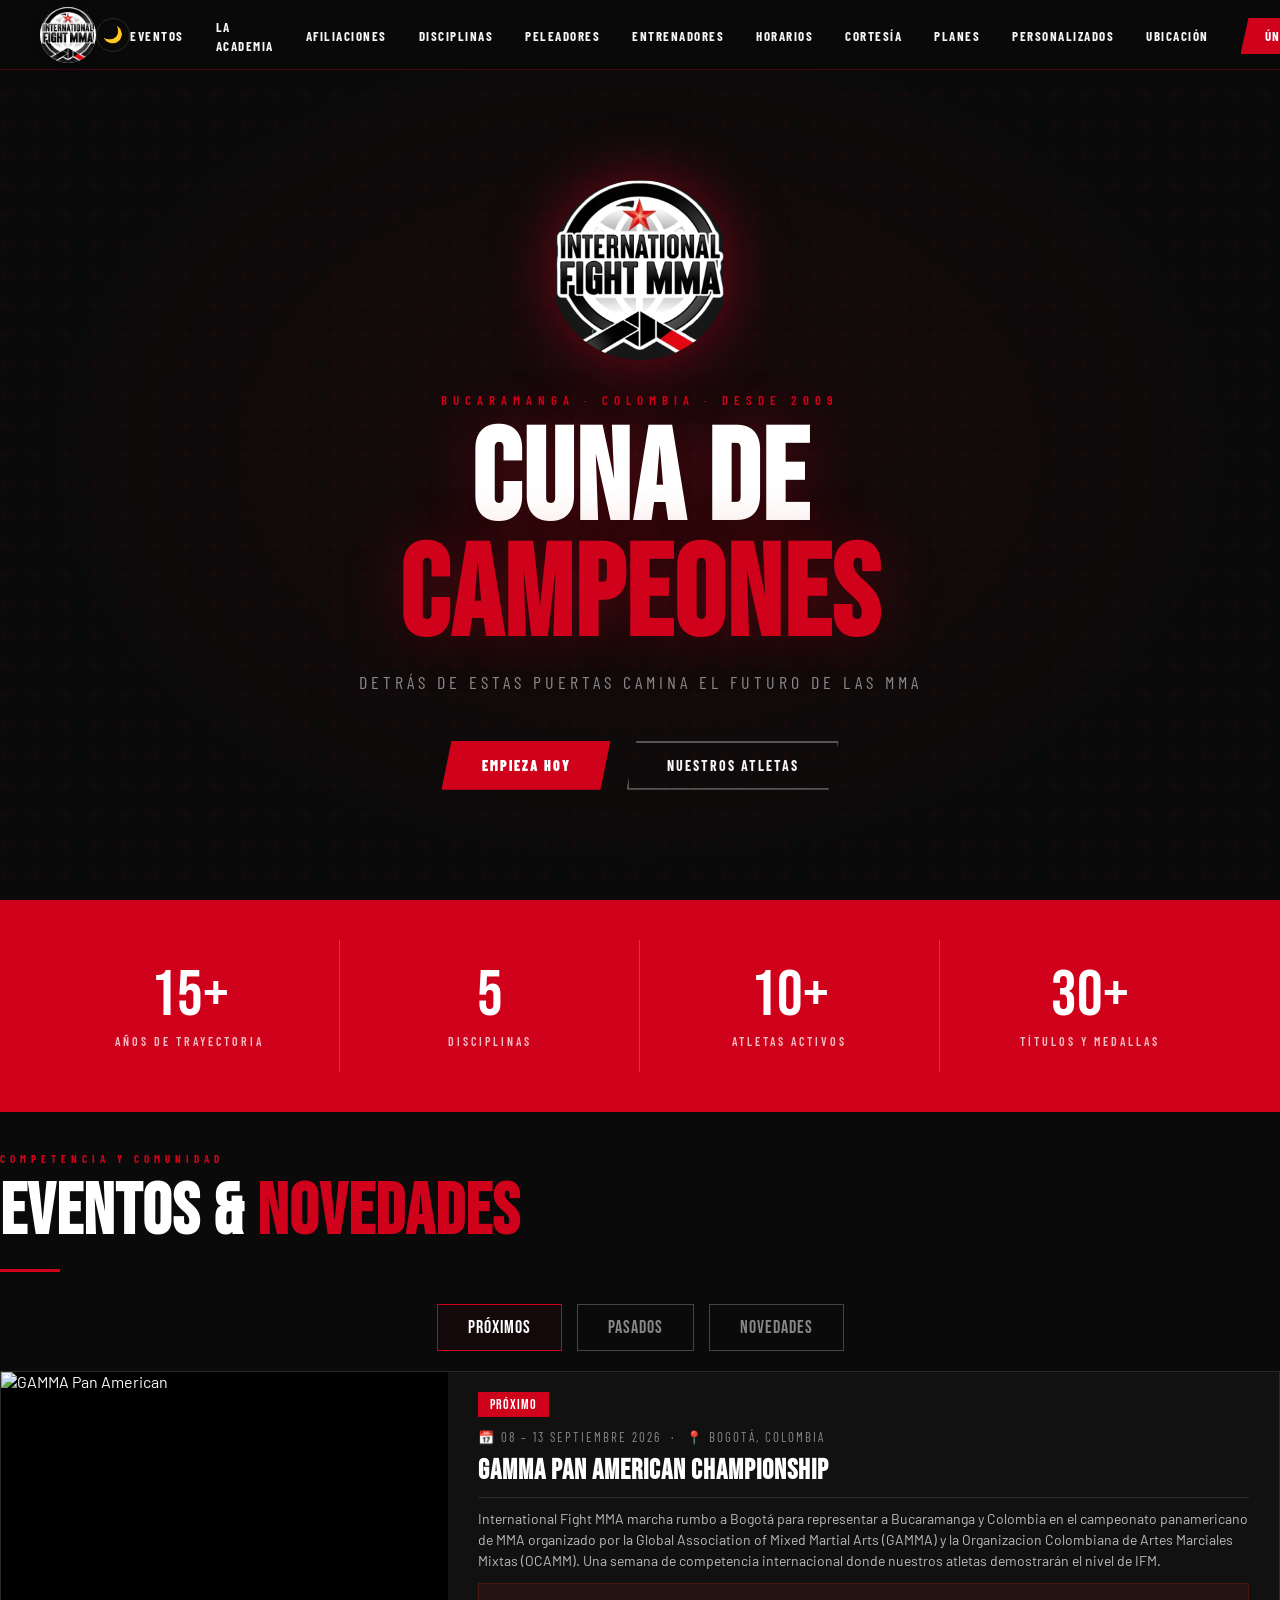
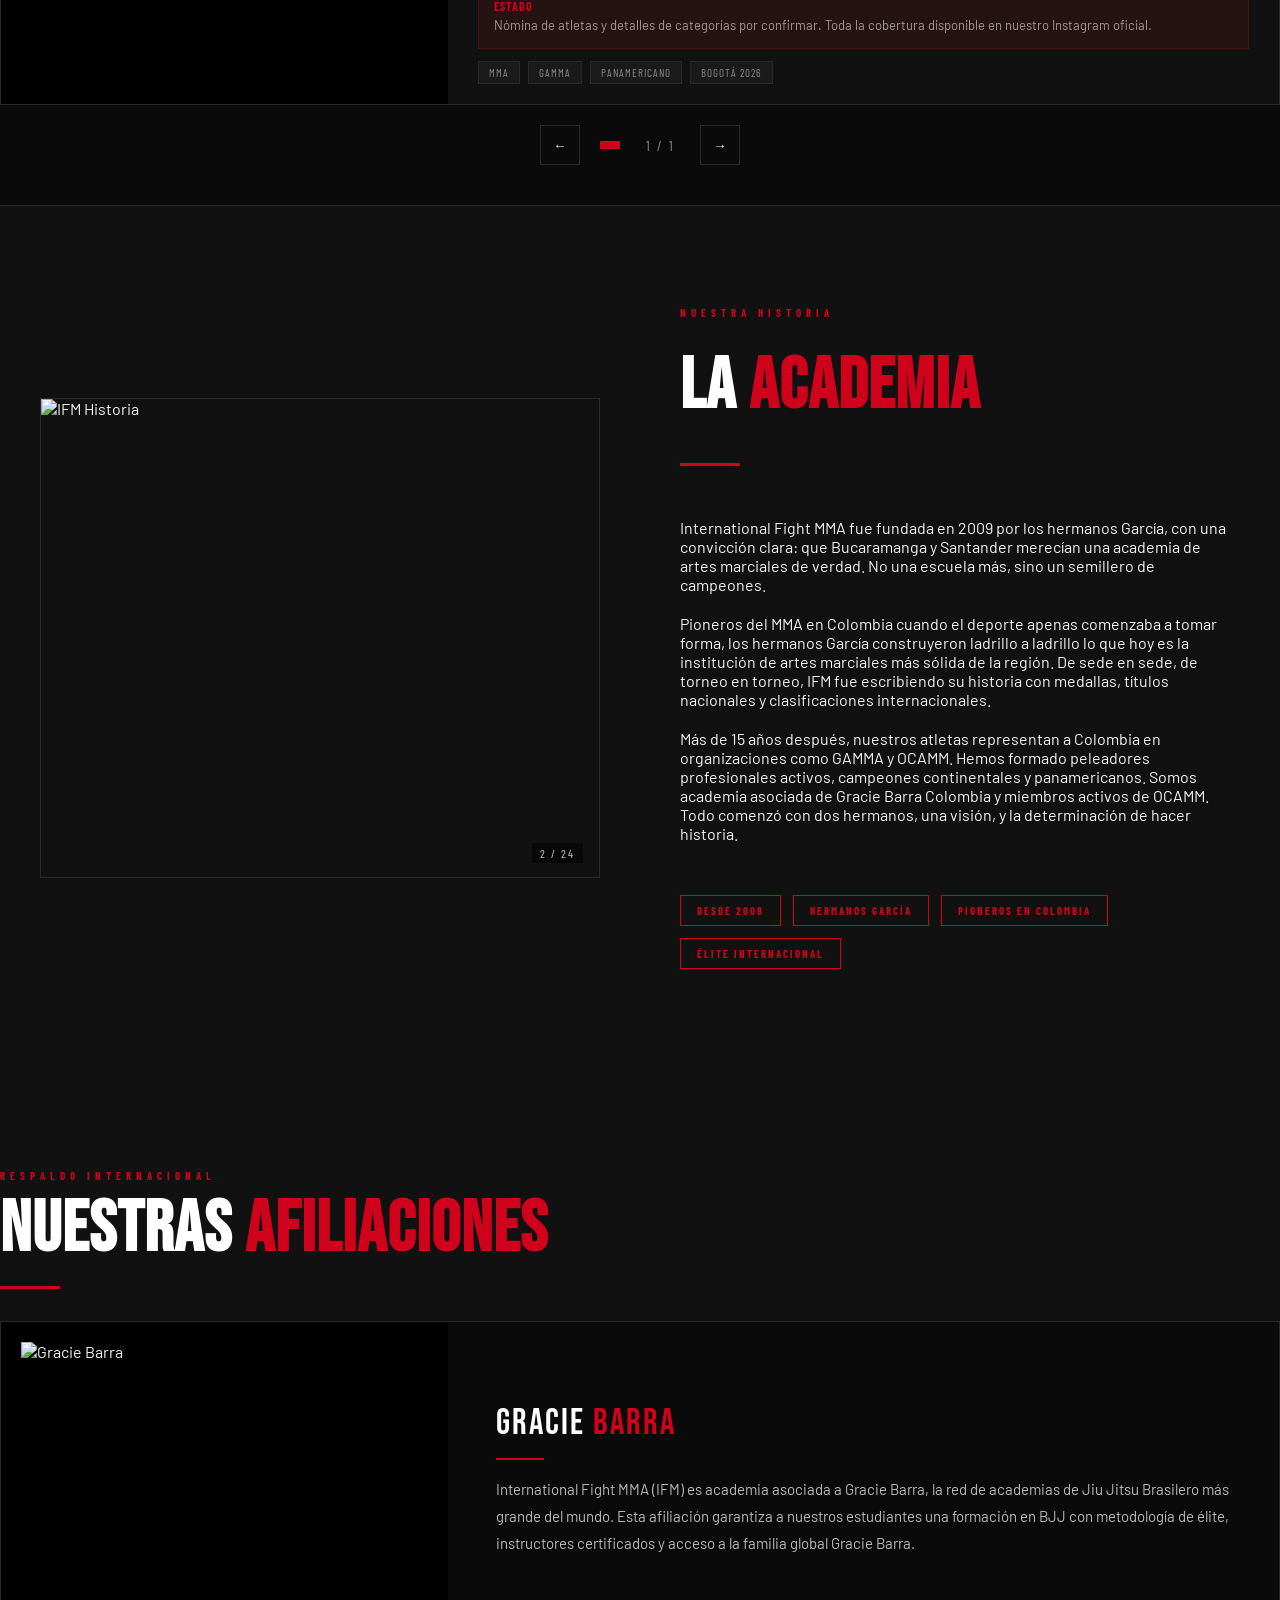
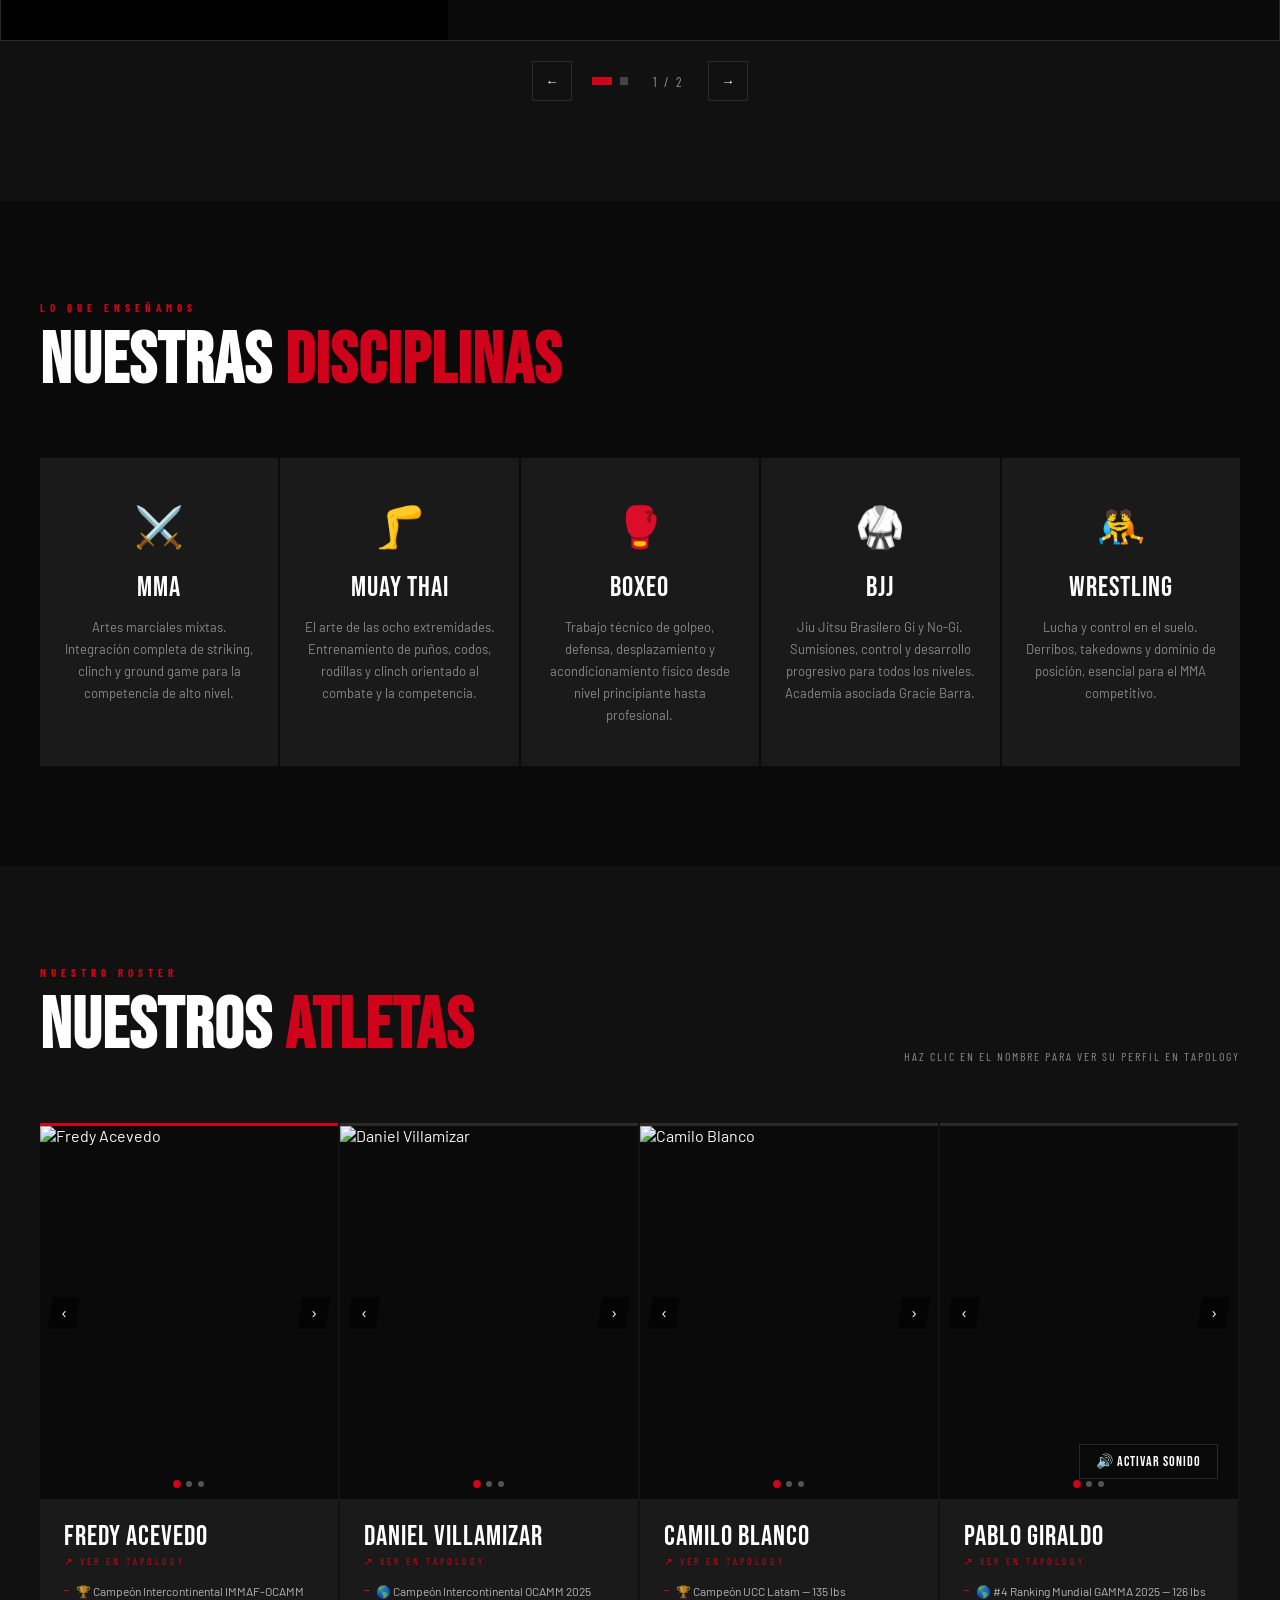
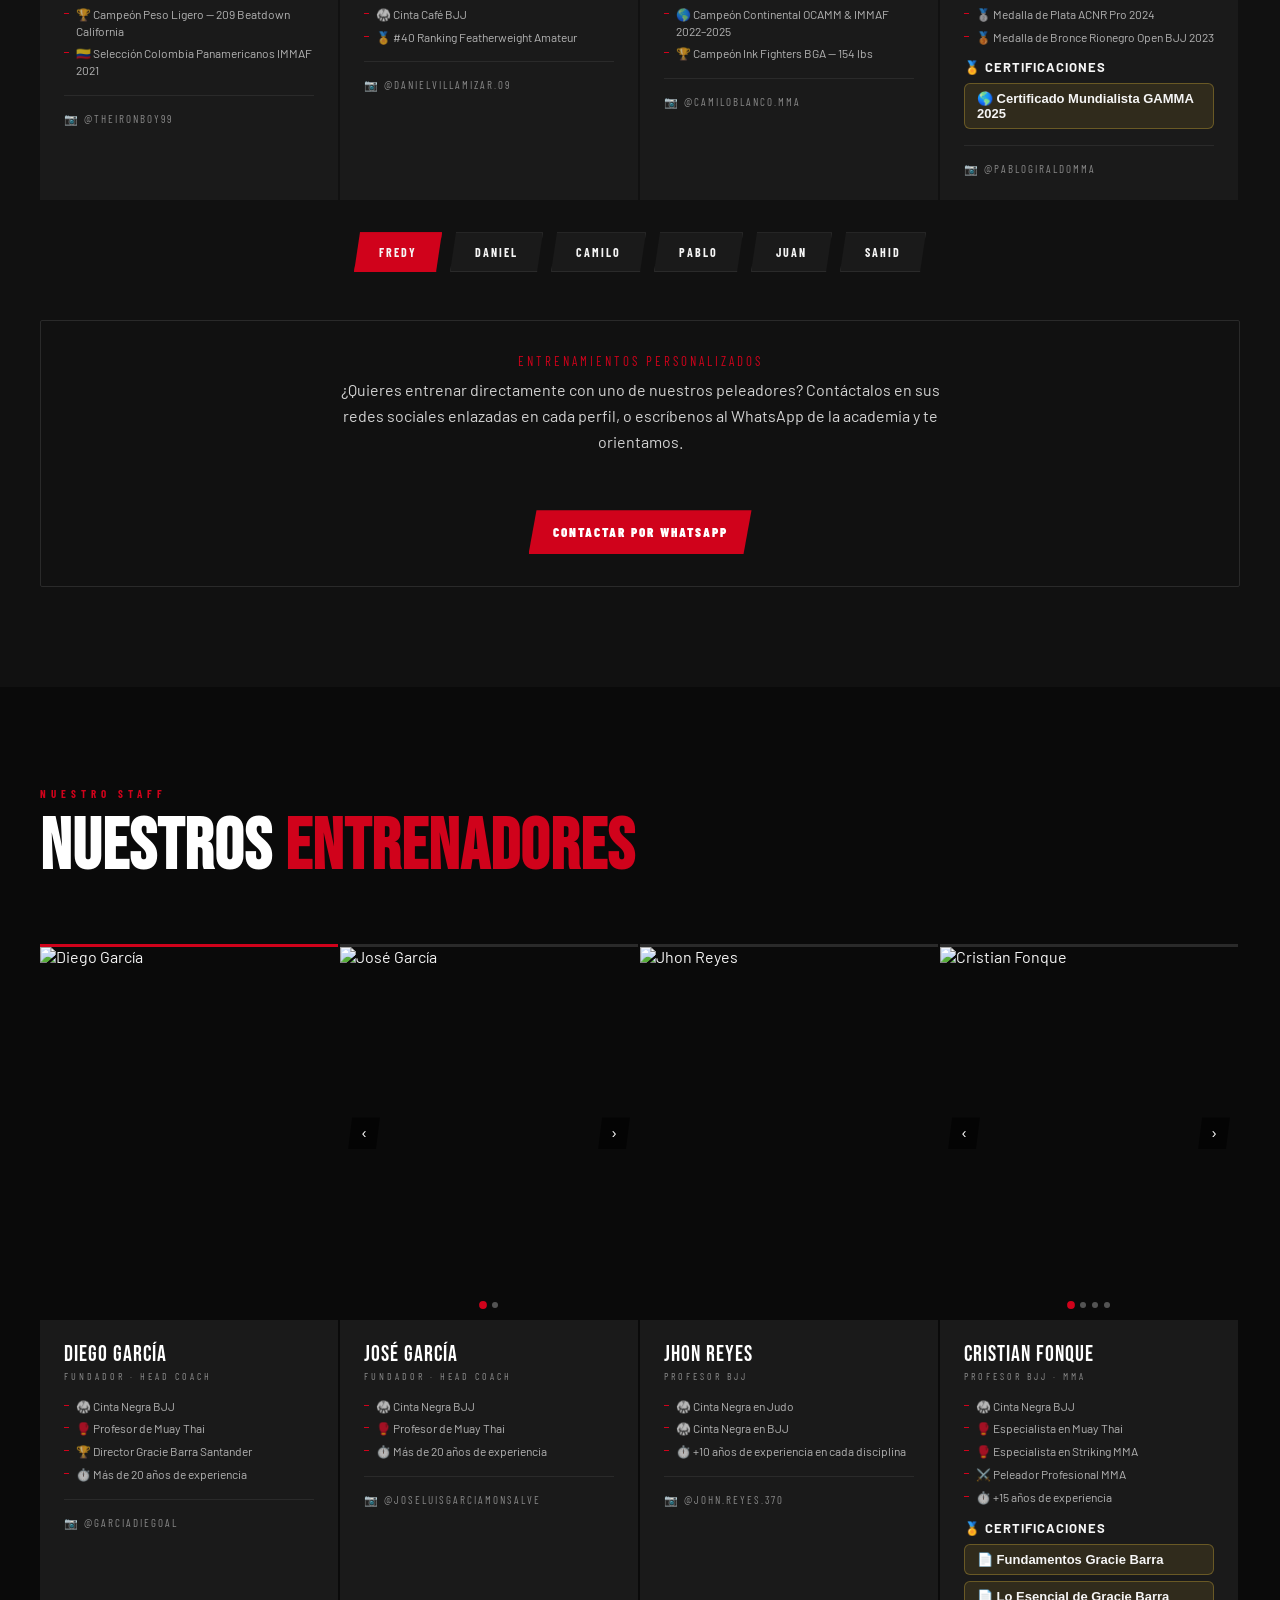
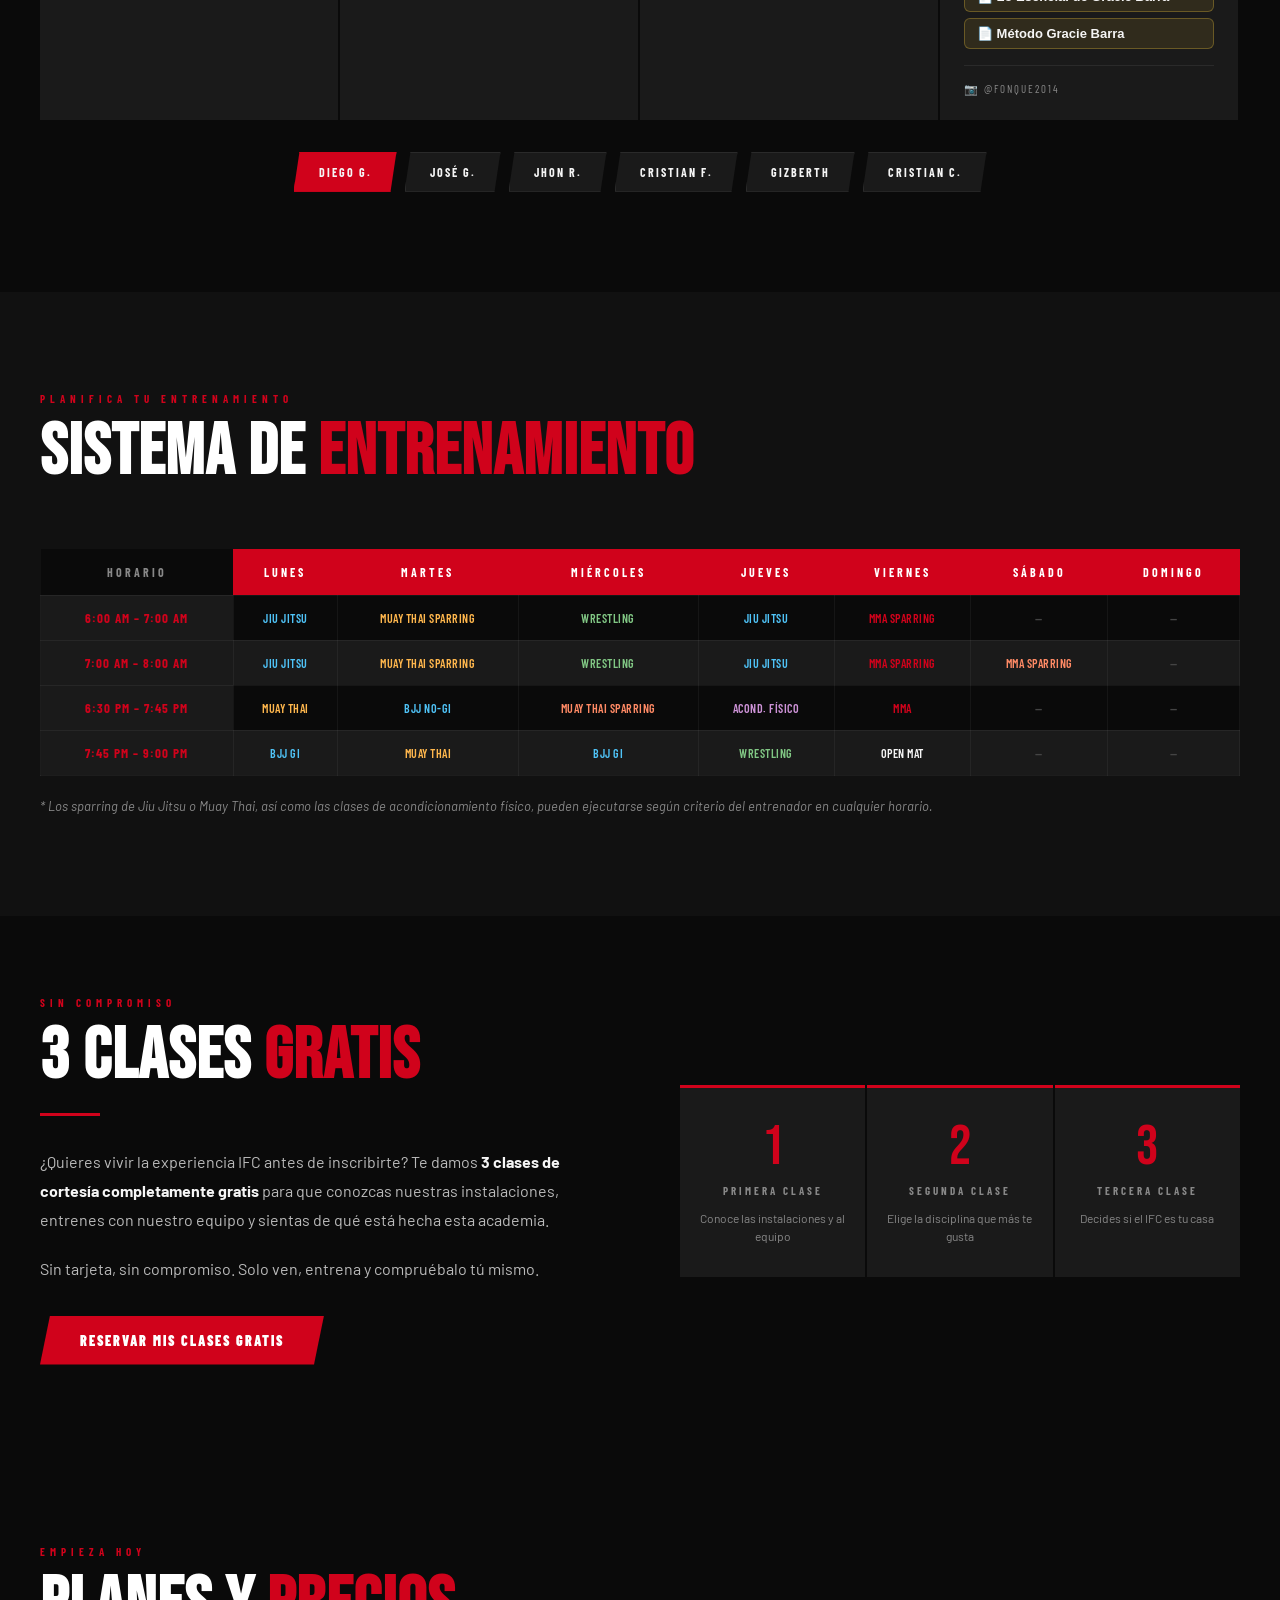
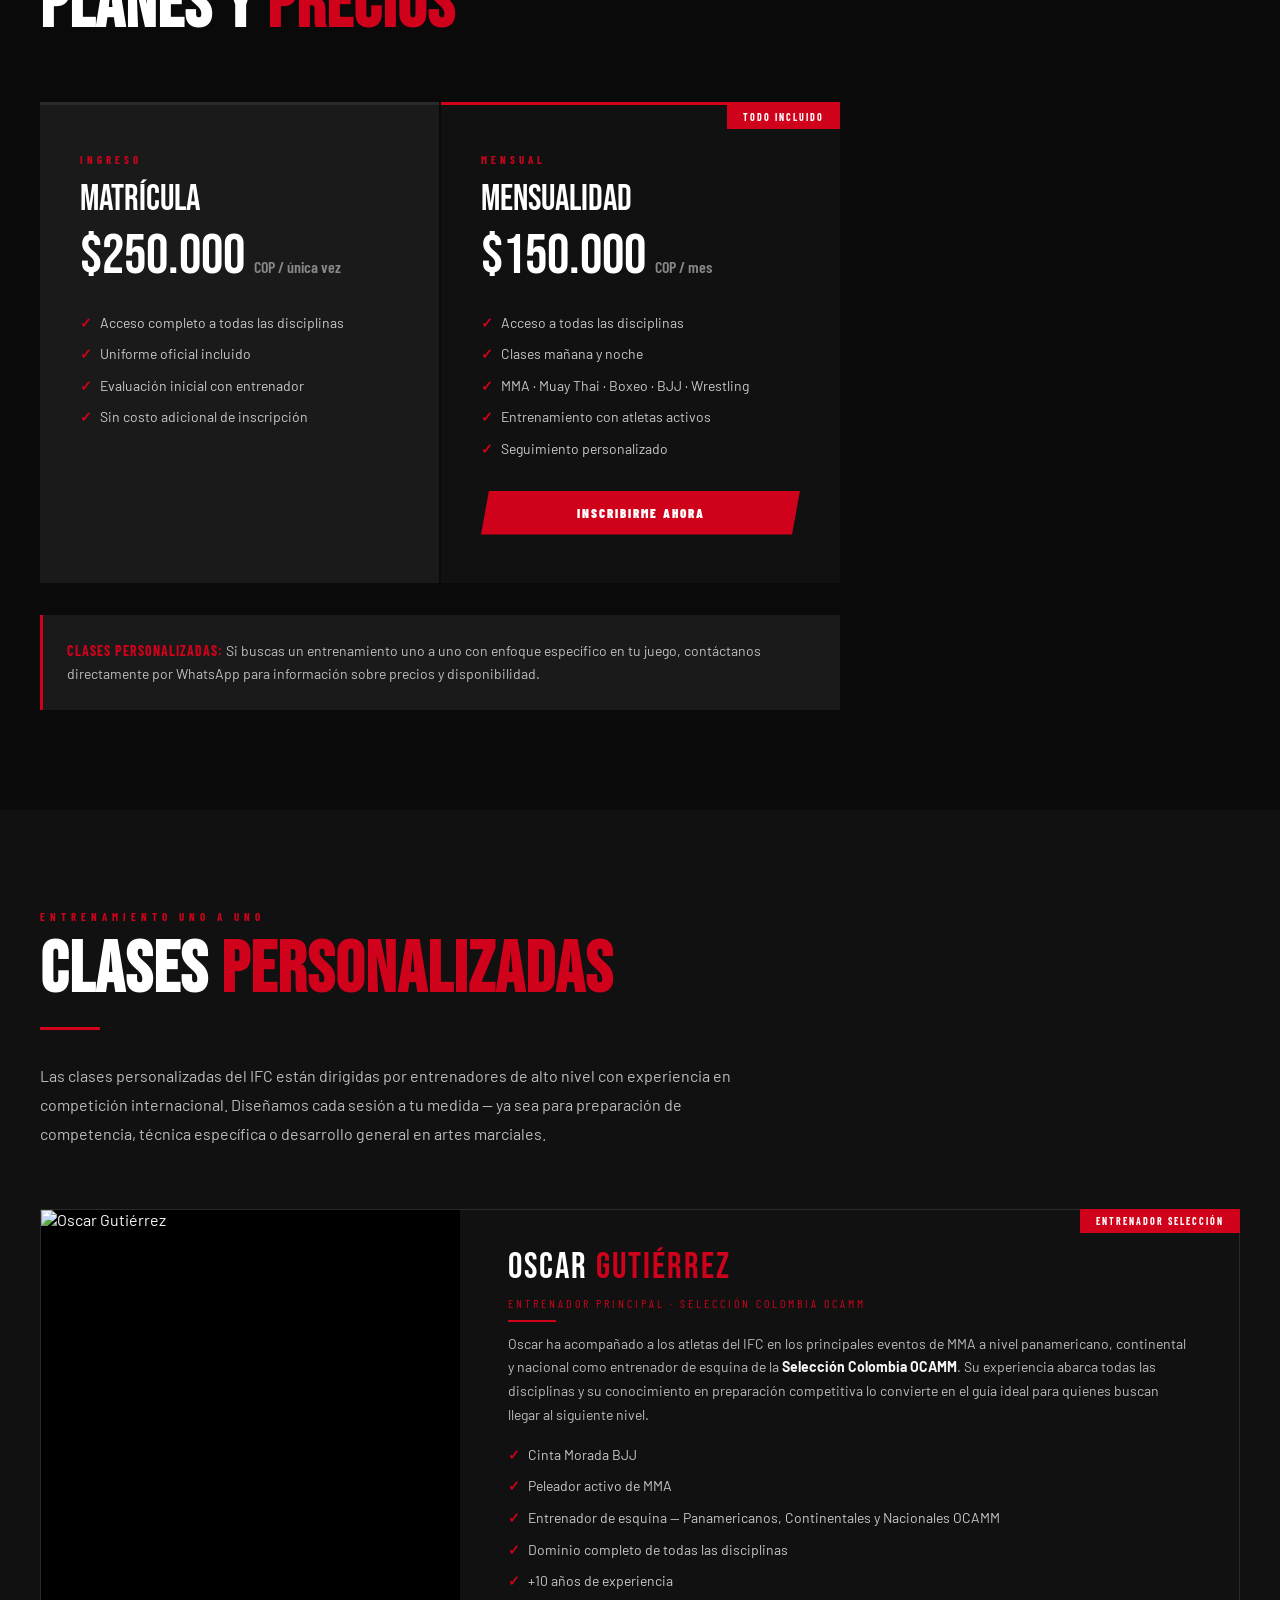
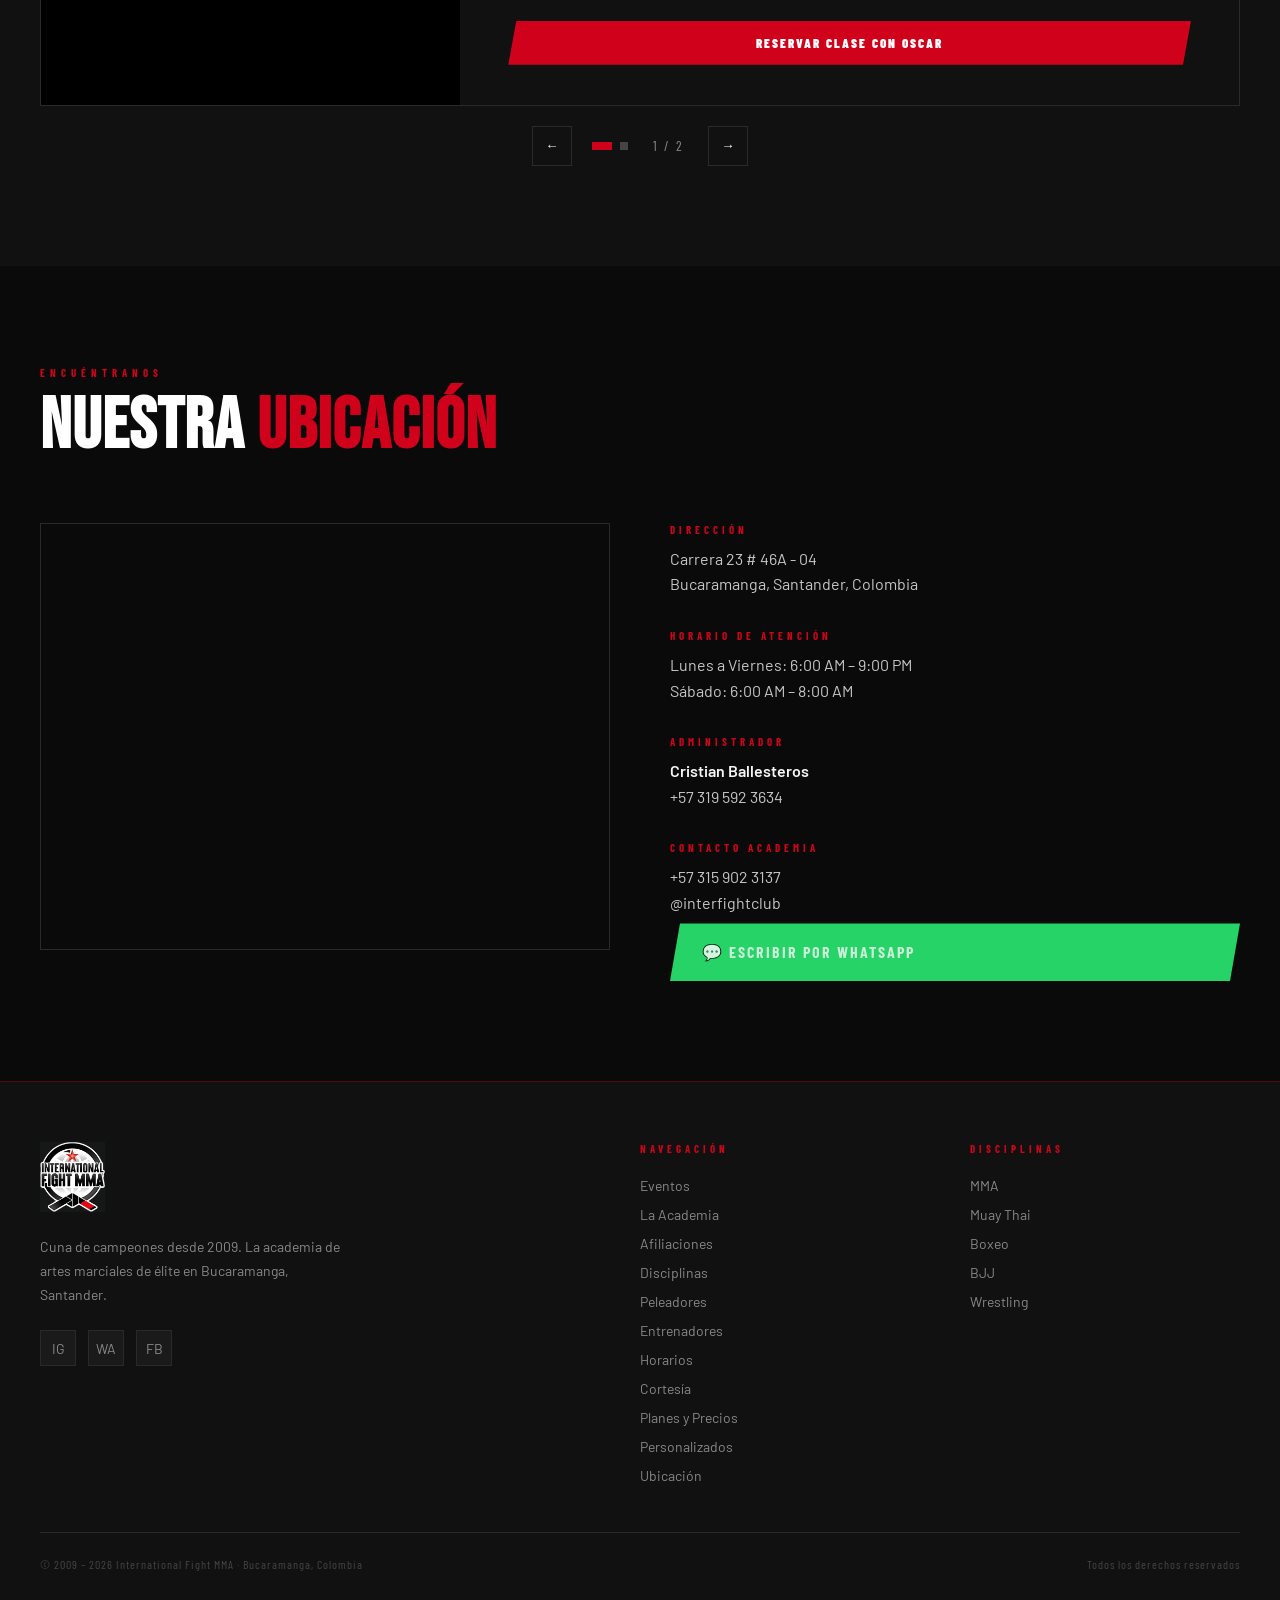
==== commit 0d2934e2: "Agregar toggle modo claro/oscuro usando variables CSS existentes Bloque [data-theme="light"] con las" ====
--- a/index.html
+++ b/index.html
@@ -20,6 +20,16 @@
       --gray-light: #888888;
       --white: #F5F5F5;
       --white-pure: #FFFFFF;
+    }
+
+    [data-theme="light"] {
+      --black: #FFFFFF;
+      --black-mid: #F5F5F5;
+      --black-light: #EEEEEE;
+      --gray: #CCCCCC;
+      --gray-mid: #999999;
+      --white: #111111;
+      --white-pure: #000000;
     }
 
     *, *::before, *::after { box-sizing: border-box; margin: 0; padding: 0; }
@@ -1412,6 +1422,7 @@
     <div class="nav-logo">
       <a href="#" aria-label="Inicio"><img src="logo-ifmma.png" alt="International Fight MMA"></a>
     </div>
+    <button id="theme-toggle" aria-label="Cambiar tema" style="background:none;border:1px solid var(--gray);border-radius:50%;width:34px;height:34px;cursor:pointer;font-size:16px;display:flex;align-items:center;justify-content:center;transition:border-color 0.2s;flex-shrink:0;">🌙</button>
     <button class="nav-toggle" id="navToggle" aria-label="Menú">
       <span></span><span></span><span></span>
     </button>
@@ -2884,6 +2895,19 @@
       function() { slidePersonalizado(-1); }
     );
   </script>
+<script>
+const toggle = document.getElementById('theme-toggle');
+const saved = localStorage.getItem('theme');
+if(saved) document.documentElement.setAttribute('data-theme', saved);
+if(saved === 'light') toggle.textContent = '☀️';
+toggle.addEventListener('click', () => {
+  const current = document.documentElement.getAttribute('data-theme');
+  const next = current === 'light' ? 'dark' : 'light';
+  document.documentElement.setAttribute('data-theme', next);
+  localStorage.setItem('theme', next);
+  toggle.textContent = next === 'light' ? '☀️' : '🌙';
+});
+</script>
 </body>
 </html>
 
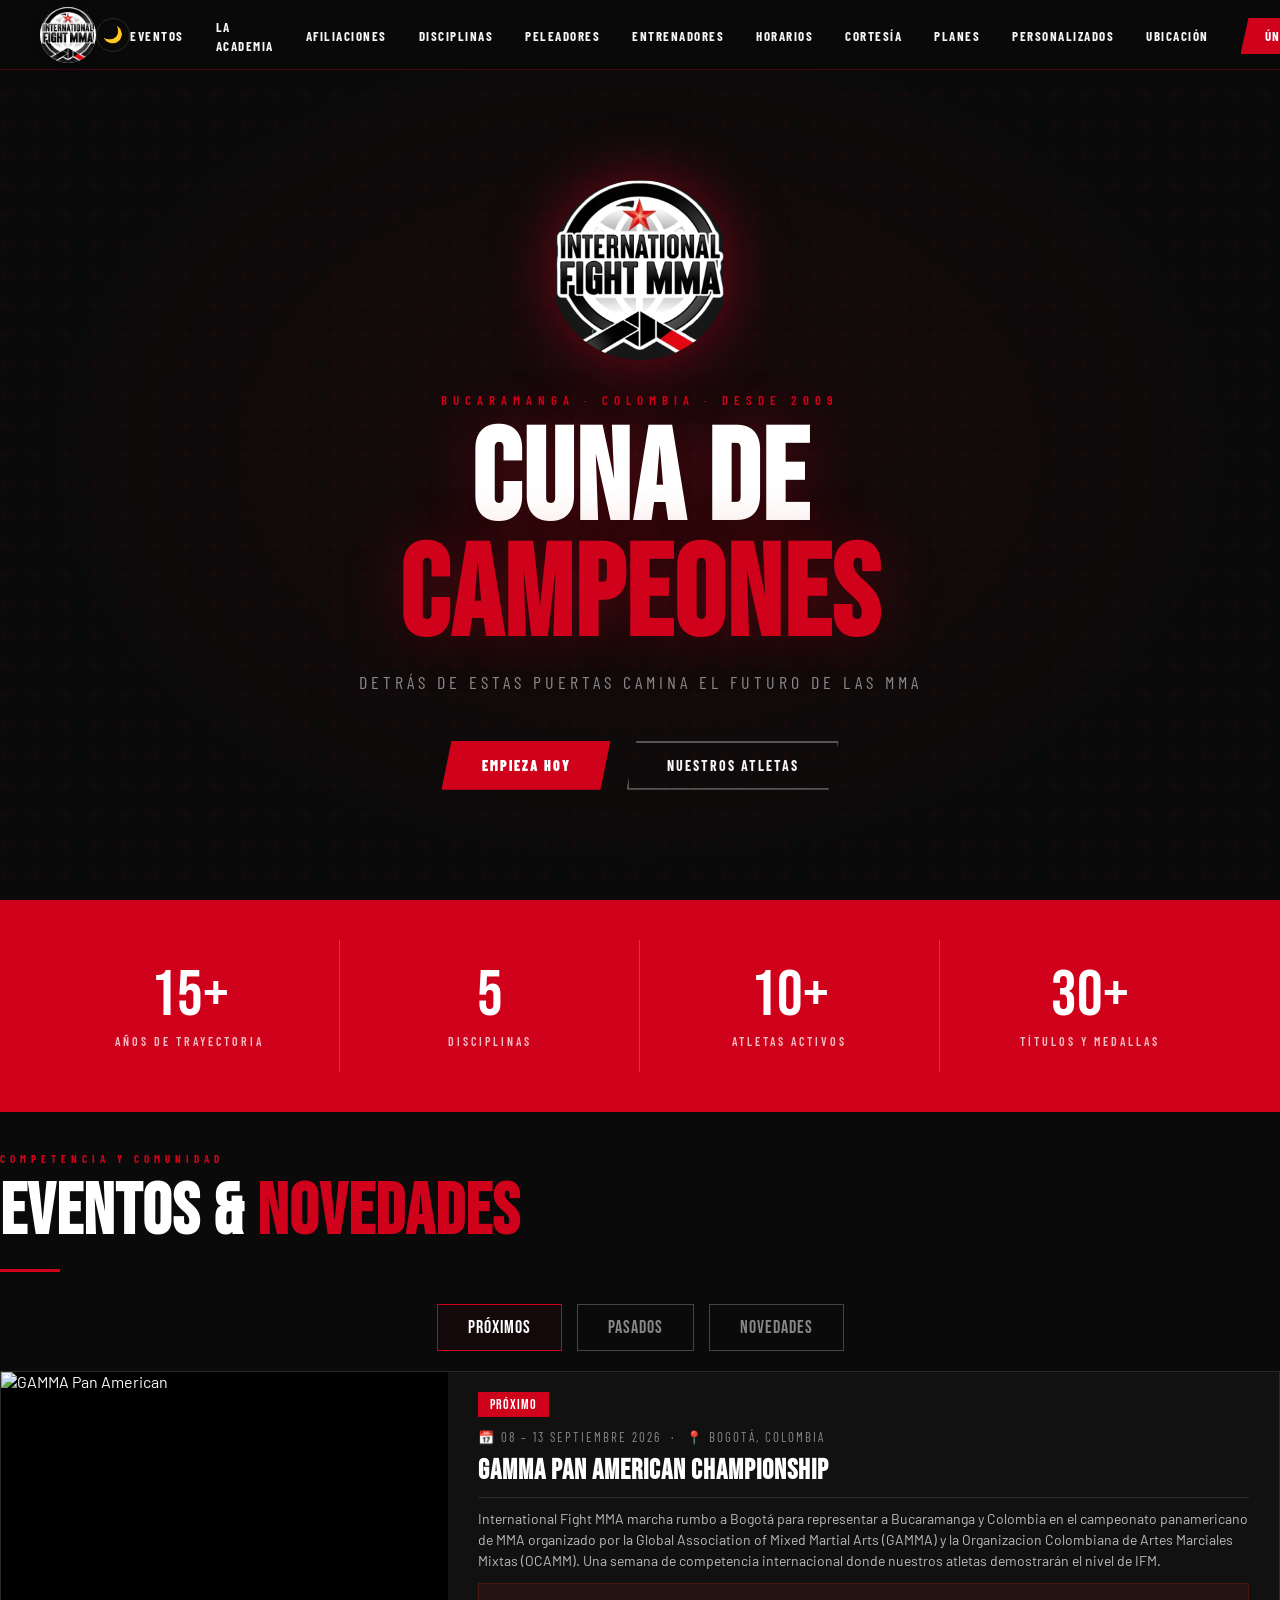
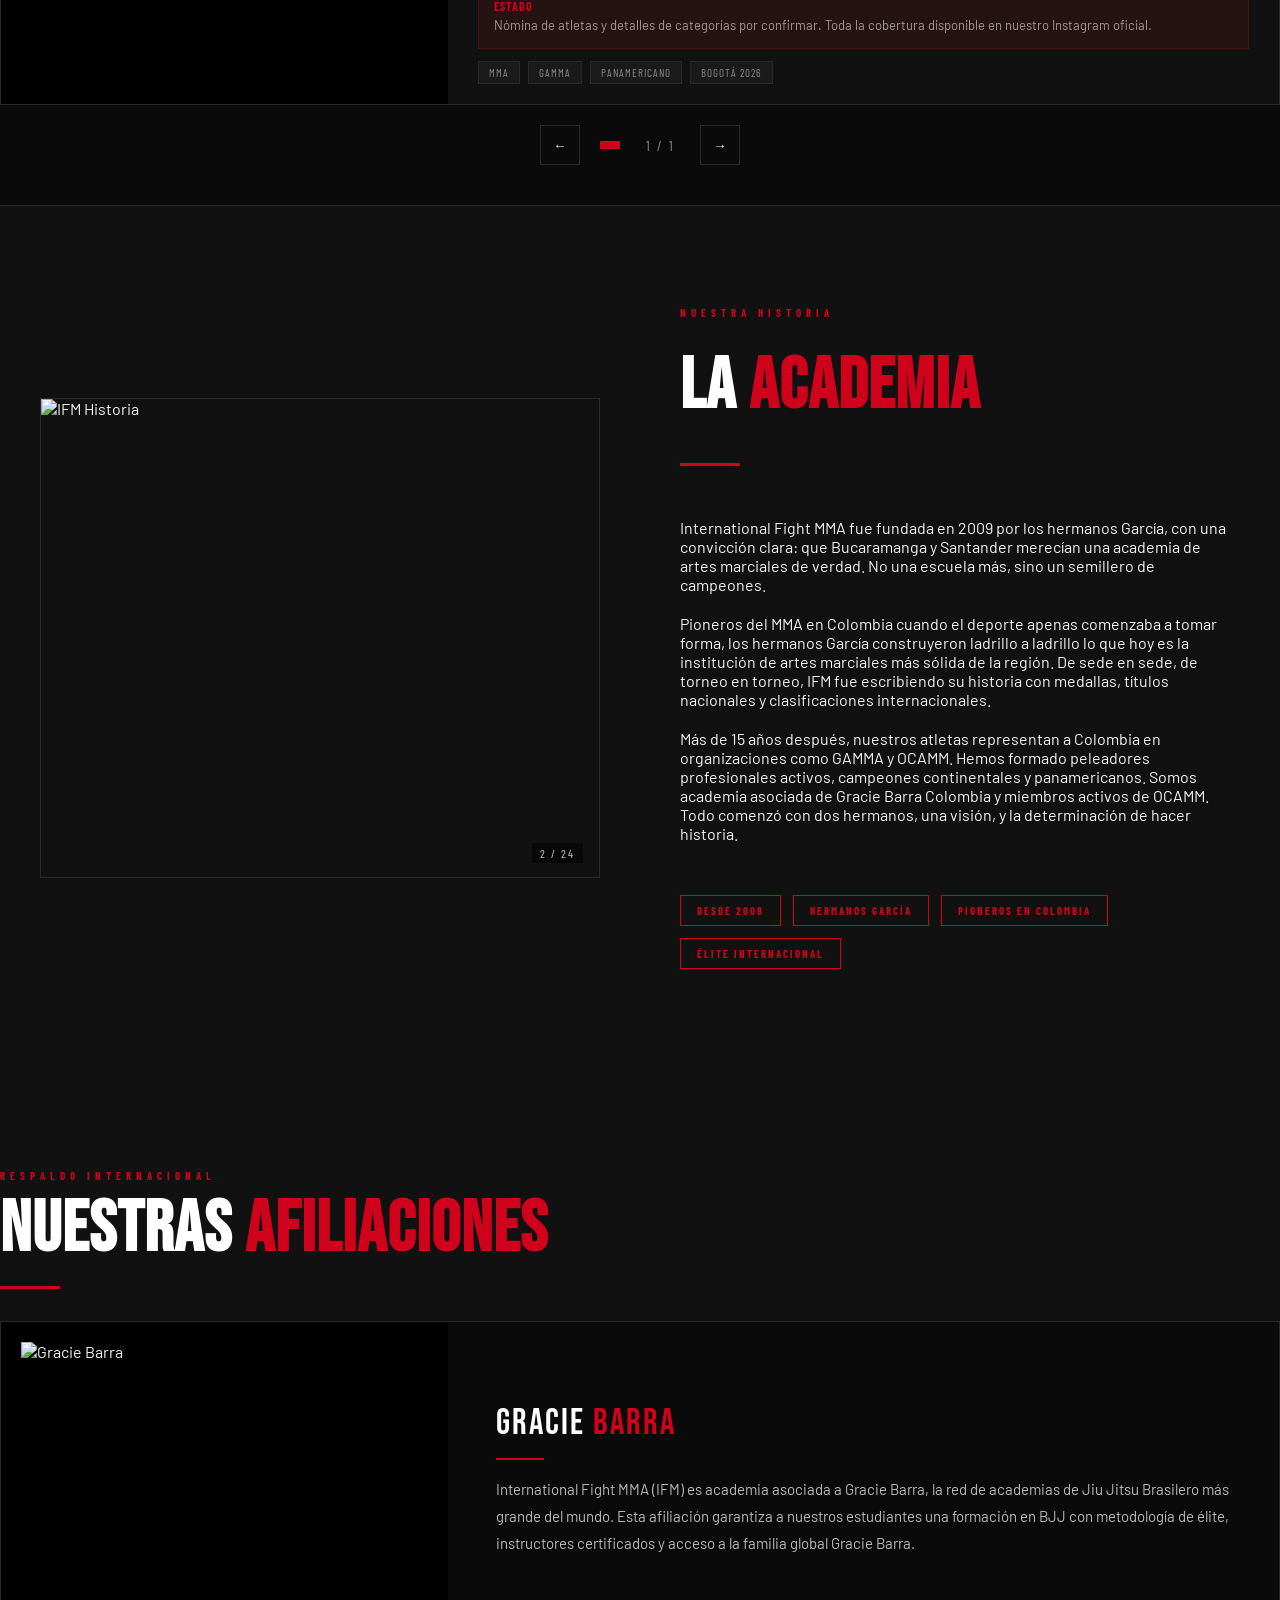
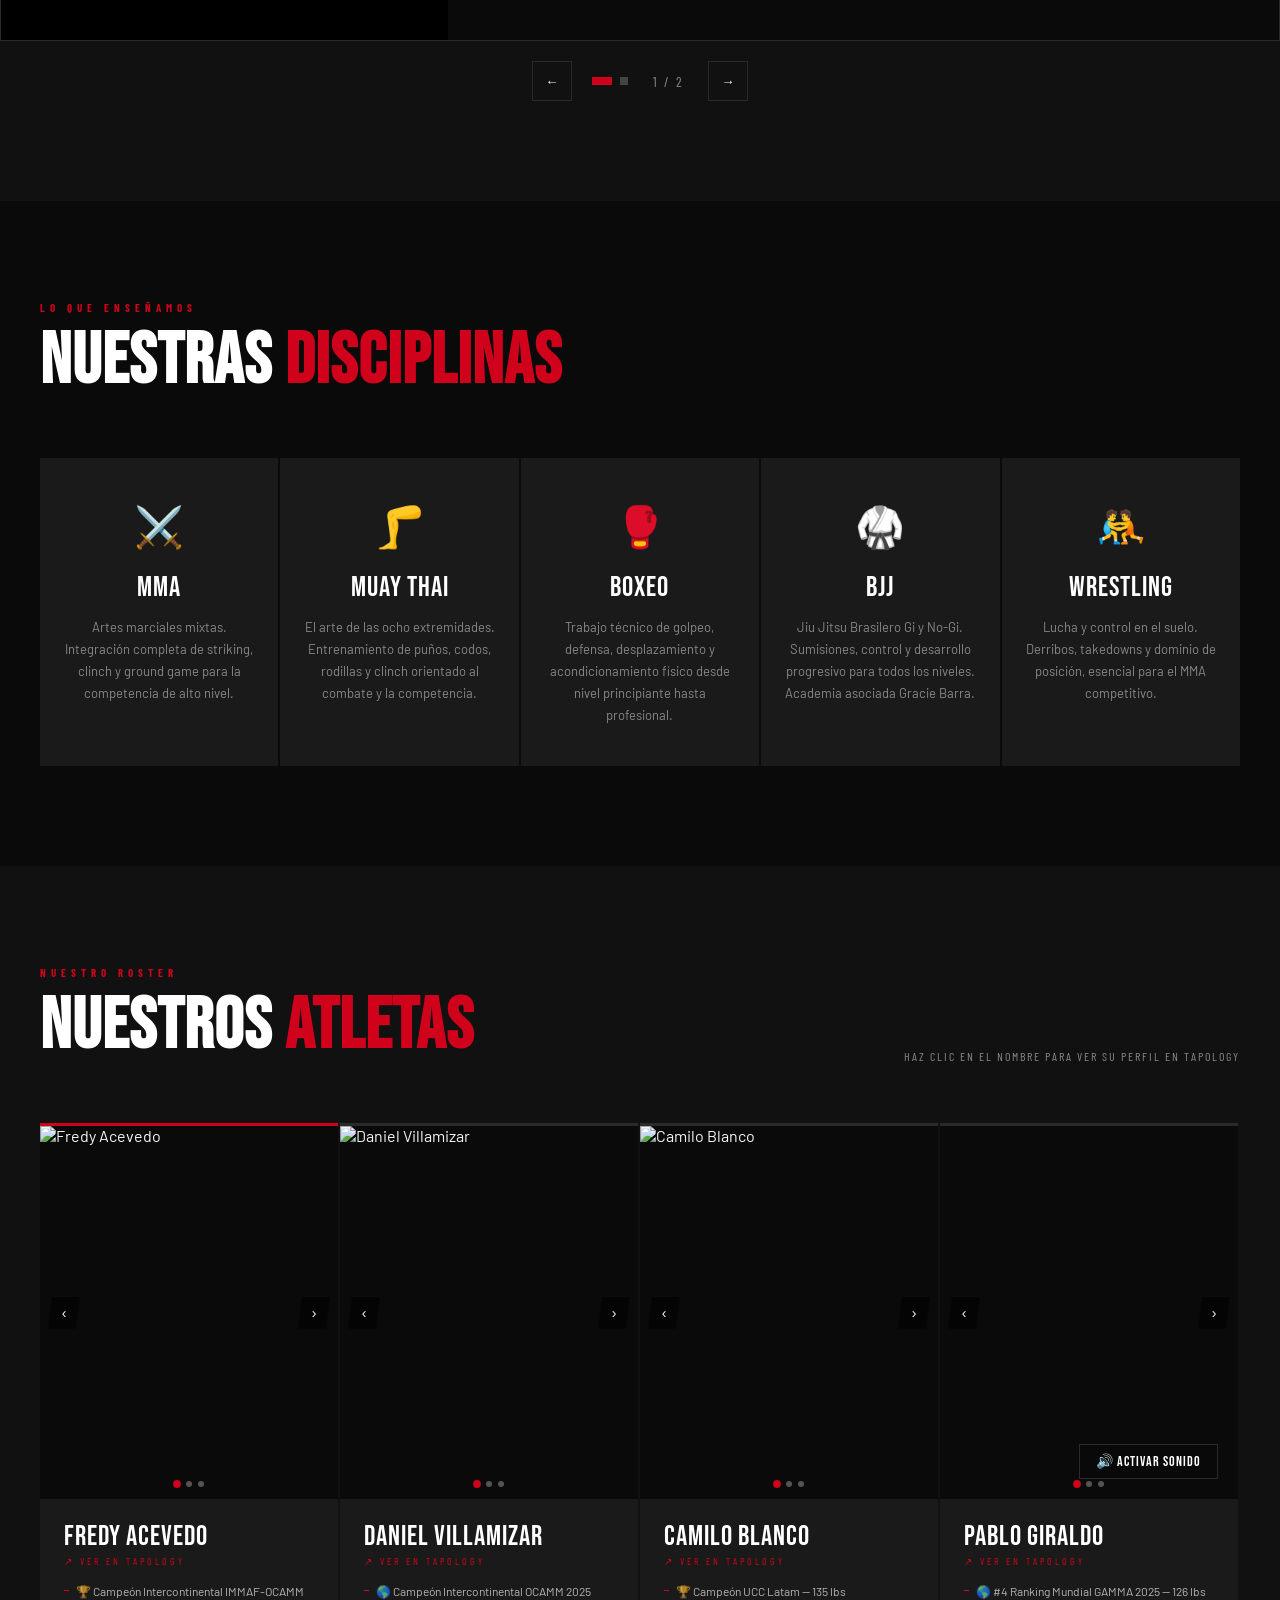
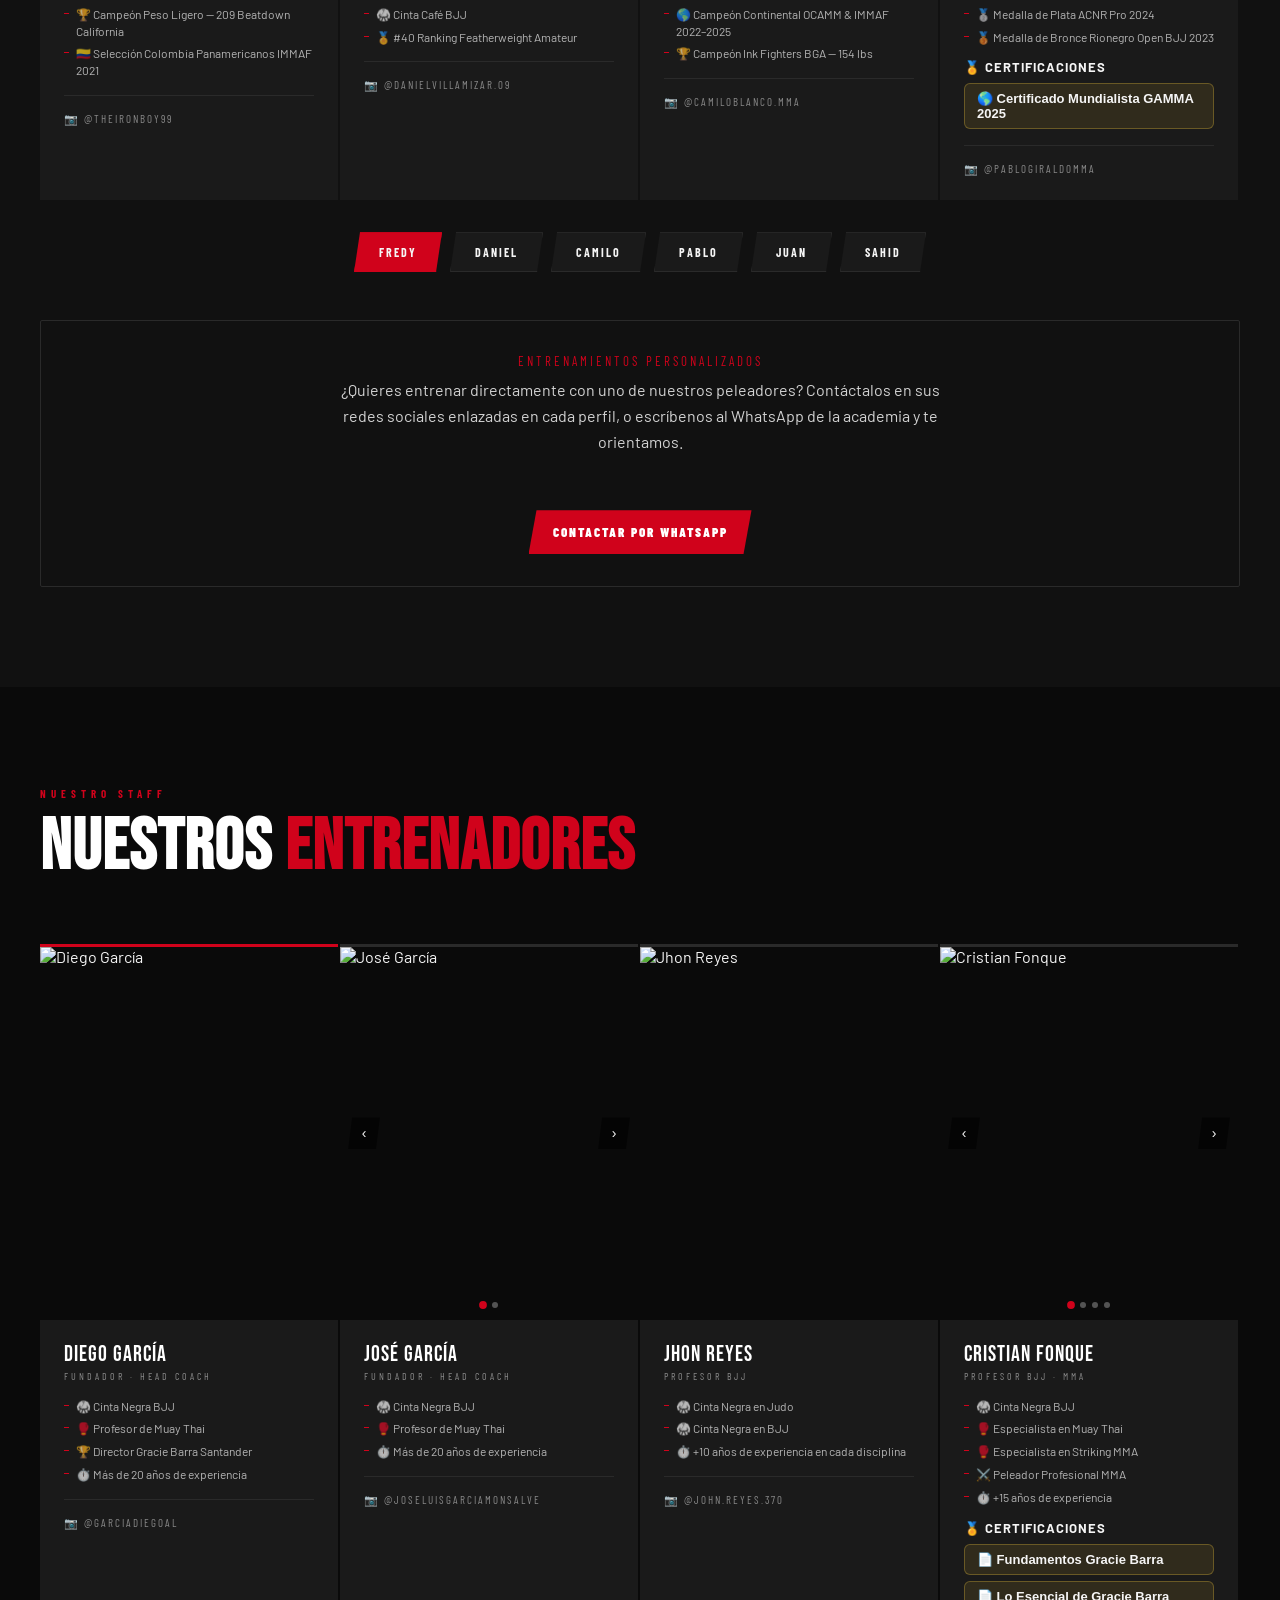
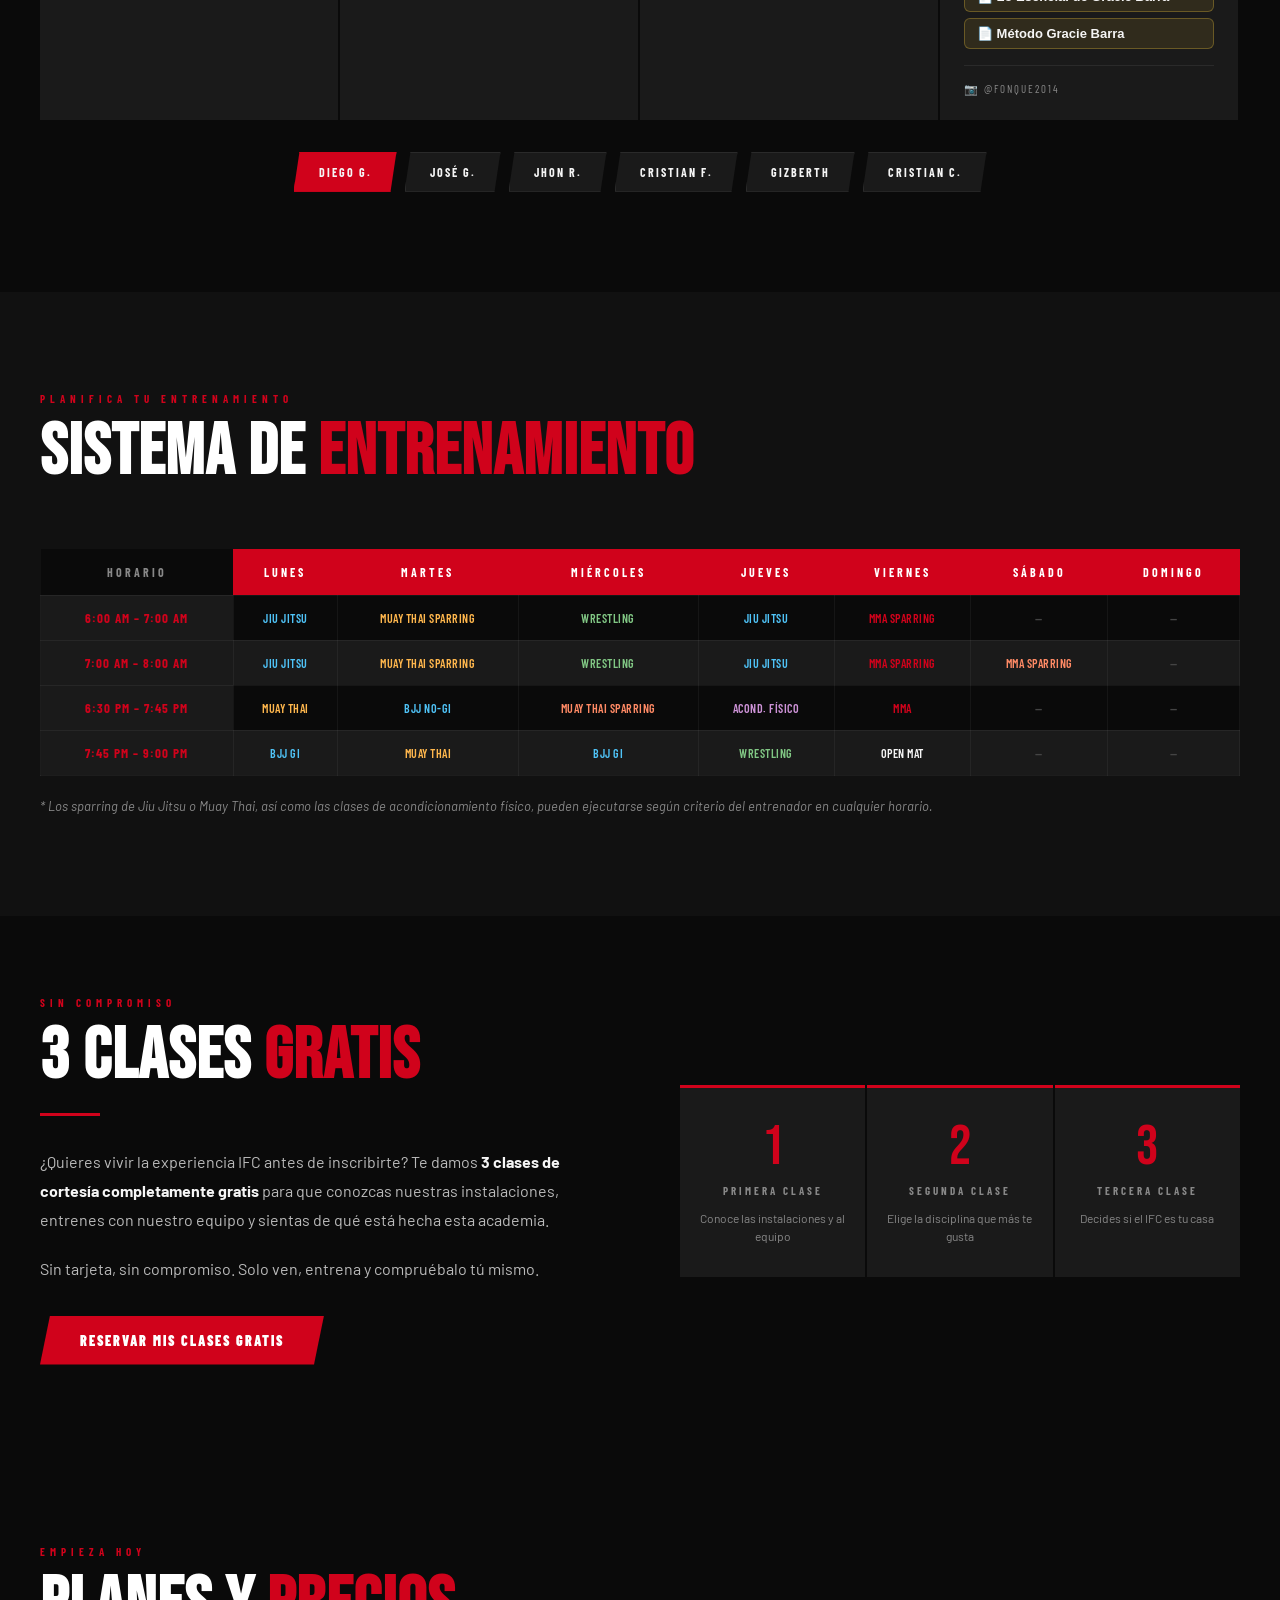
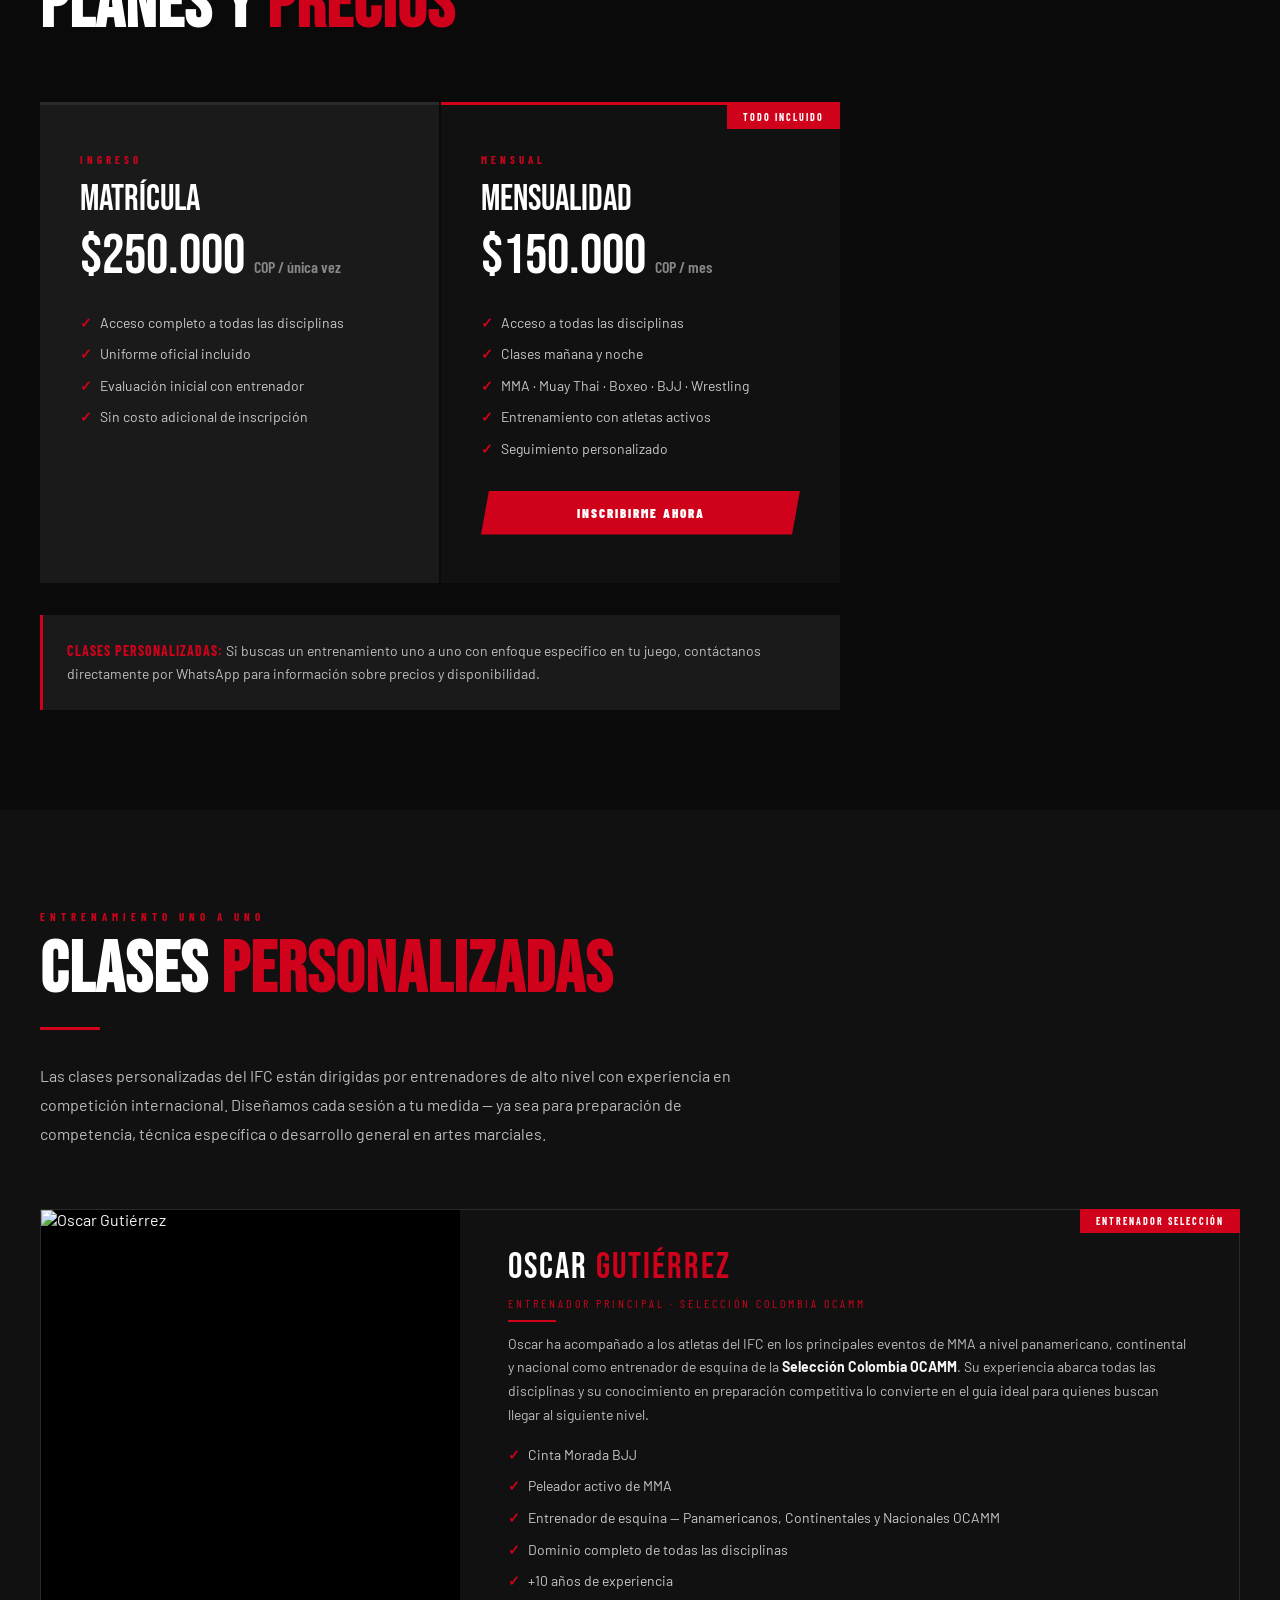
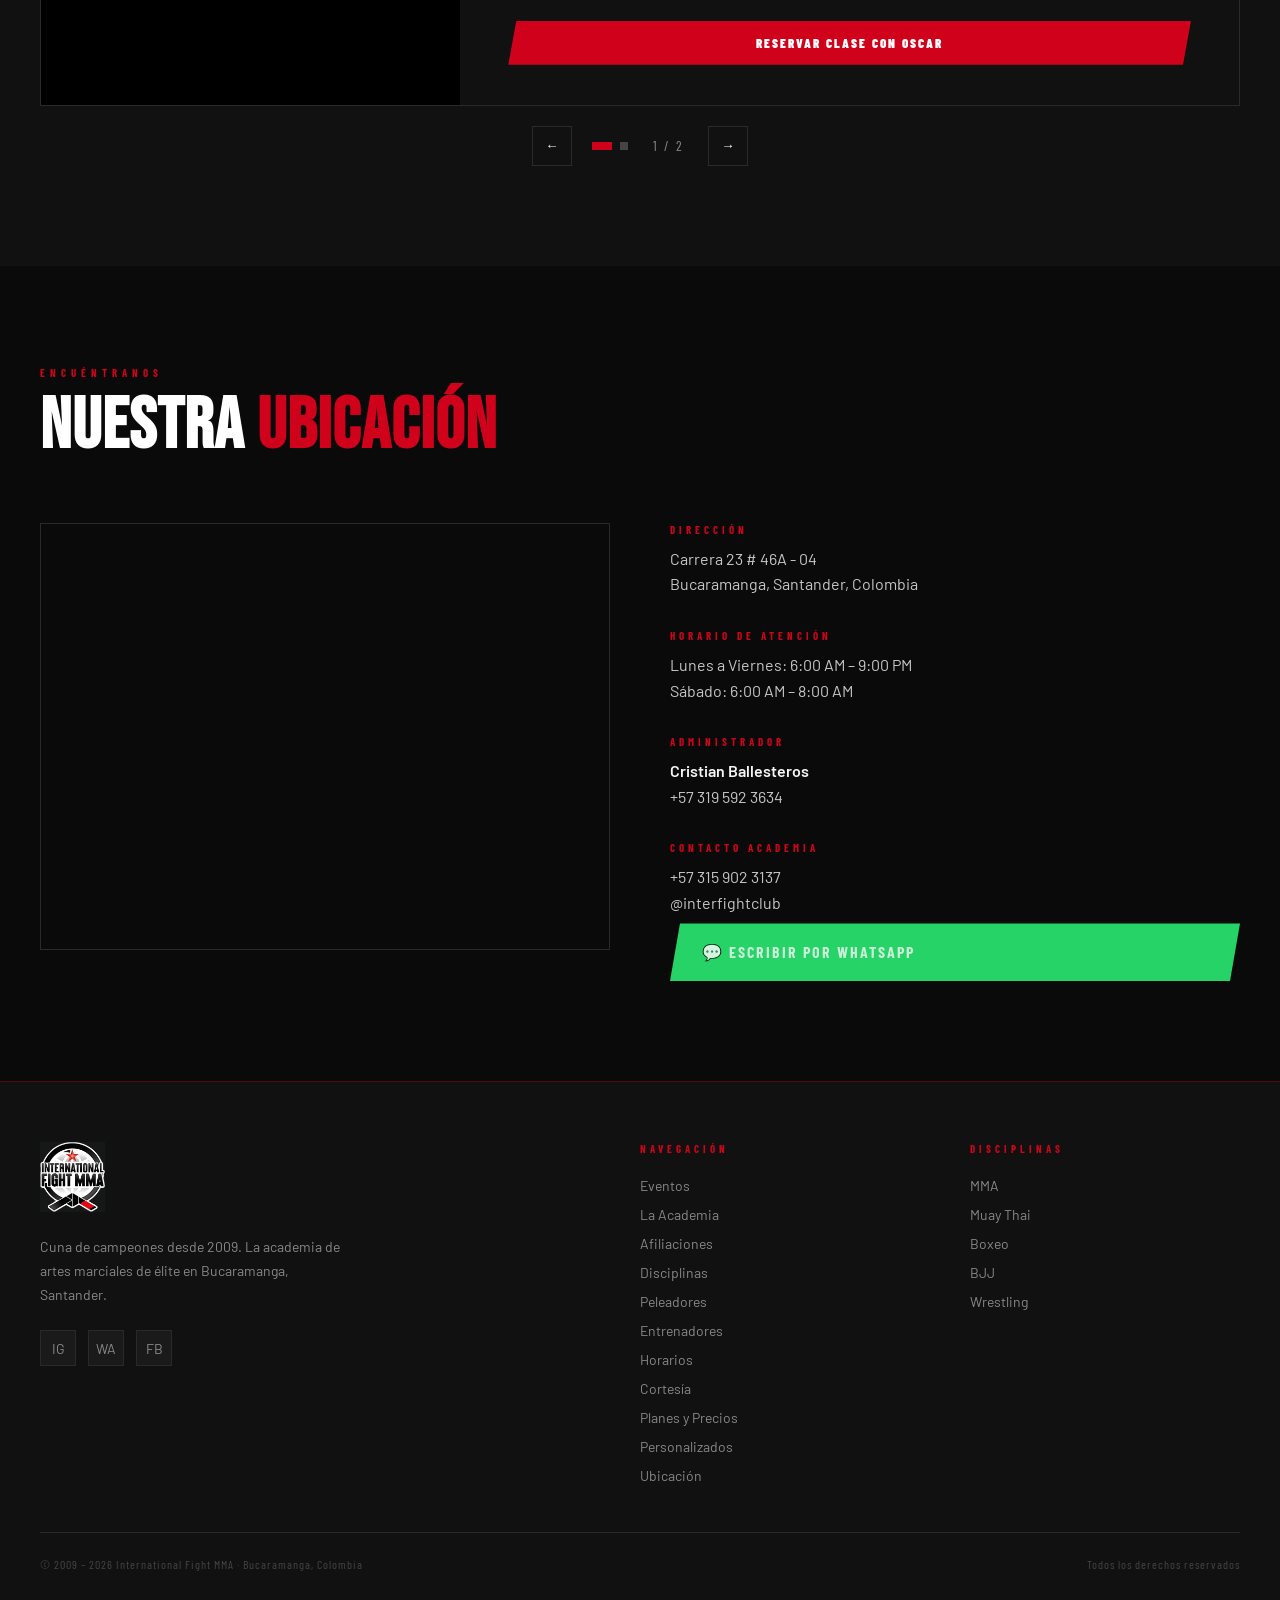
==== commit 6a070454: "Fix navbar scroll listener for light mode; replace hardcoded colors with CSS vars - Scroll listener " ====
--- a/index.html
+++ b/index.html
@@ -32,6 +32,15 @@
       --white-pure: #000000;
     }
 
+    [data-theme="light"] nav {
+      background: #FFFFFF;
+    }
+
+    [data-theme="light"] .nav-links a,
+    [data-theme="light"] .nav-link {
+      color: #111111 !important;
+    }
+
     *, *::before, *::after { box-sizing: border-box; margin: 0; padding: 0; }
 
     html { scroll-behavior: smooth; }
@@ -577,7 +586,7 @@
       transform: translateY(-50%);
       z-index: 10;
       background: rgba(0,0,0,0.6);
-      color: white;
+      color: var(--white);
       border: none;
       width: 32px;
       height: 32px;
@@ -781,7 +790,7 @@
     .cell-wrestling { color: #81C784; }
     .cell-mma { color: var(--red); }
     .cell-cond { color: #CE93D8; }
-    .cell-open { color: #F5F5F5; }
+    .cell-open { color: var(--white); }
     .cell-sparring { color: #FF8A65; }
     .cell-empty { color: var(--gray-mid); }
 
@@ -1253,11 +1262,11 @@
 .novedad-h { display: grid; grid-template-columns: 38% 62%; background: var(--black-mid); border: 1px solid var(--gray); min-height: 300px; }
 .novedad-h-media { position: relative; overflow: hidden; background: #000; }
 .novedad-h-media img { width: 100%; height: 100%; object-fit: cover; object-position: center; }
-.novedad-play-btn { position: absolute; inset: 0; display: flex; align-items: center; justify-content: center; font-size: 48px; color: #fff; background: rgba(0,0,0,0.35); text-decoration: none; transition: background 0.2s; }
+.novedad-play-btn { position: absolute; inset: 0; display: flex; align-items: center; justify-content: center; font-size: 48px; color: var(--white); background: rgba(0,0,0,0.35); text-decoration: none; transition: background 0.2s; }
 .novedad-play-btn:hover { background: rgba(193,0,0,0.55); }
 .novedad-h-info { padding: 36px 44px; display: flex; flex-direction: column; gap: 8px; }
 .novedad-h-badge { display: inline-block; font-family: 'Barlow Condensed', sans-serif; font-size: 11px; letter-spacing: 3px; text-transform: uppercase; padding: 4px 10px; border-radius: 2px; font-weight: 700; width: fit-content; }
-.novedad-h-badge.anuncio { background: var(--red); color: #fff; }
+.novedad-h-badge.anuncio { background: var(--red); color: var(--white); }
 .novedad-h-badge.cronica { background: rgba(245,245,245,0.12); color: var(--white-pure); border: 1px solid var(--gray); }
 .novedad-h-titulo { font-family: 'Bebas Neue', sans-serif; font-size: 26px; letter-spacing: 1.5px; color: var(--white-pure); line-height: 1.1; margin: 0; }
 .novedad-h-meta { font-family: 'Barlow Condensed', sans-serif; font-size: 12px; letter-spacing: 2px; text-transform: uppercase; color: var(--red); }
@@ -1265,9 +1274,9 @@
 
 /* -- NOVEDADES SLIDE BADGES -- */
 .novedad-slide-badge { position: absolute; top: 16px; left: 16px; font-family: 'Barlow Condensed', sans-serif; font-size: 11px; letter-spacing: 3px; text-transform: uppercase; padding: 5px 12px; border-radius: 2px; font-weight: 700; z-index: 2; }
-.novedad-slide-badge.anuncio { background: var(--red); color: #fff; }
-.novedad-slide-badge.cronica { background: rgba(0,0,0,0.7); color: #fff; border: 1px solid rgba(255,255,255,0.3); }
-.novedad-play-btn { position: absolute; inset: 0; display: flex; align-items: center; justify-content: center; font-size: 56px; color: #fff; text-decoration: none; background: rgba(0,0,0,0.3); transition: background 0.2s; z-index: 1; }
+.novedad-slide-badge.anuncio { background: var(--red); color: var(--white); }
+.novedad-slide-badge.cronica { background: rgba(0,0,0,0.7); color: var(--white); border: 1px solid rgba(255,255,255,0.3); }
+.novedad-play-btn { position: absolute; inset: 0; display: flex; align-items: center; justify-content: center; font-size: 56px; color: var(--white); text-decoration: none; background: rgba(0,0,0,0.3); transition: background 0.2s; z-index: 1; }
 .novedad-play-btn:hover { background: rgba(193,0,0,0.5); }
 
 /* ── NOVEDADES TABS (titulo por novedad) ── */
@@ -1275,7 +1284,7 @@
 .nov-tab { background: transparent; border: 1px solid var(--gray-mid); color: var(--gray-light); padding: 10px 20px; font-family: 'Barlow Condensed', sans-serif; font-size: 14px; letter-spacing: 2px; text-transform: uppercase; cursor: pointer; transition: all 0.3s ease; white-space: nowrap; }
 .nov-tab:hover, .nov-tab.active { border-color: var(--red); color: var(--white-pure); background: rgba(208,2,27,0.08); }
 /* mute button for nov video */
-.nov-mute-btn { position: absolute; bottom: 14px; right: 14px; z-index: 10; background: rgba(0,0,0,0.7); border: 1px solid rgba(255,255,255,0.3); color: #fff; padding: 6px 14px; font-family: 'Barlow Condensed', sans-serif; font-size: 12px; letter-spacing: 2px; cursor: pointer; }
+.nov-mute-btn { position: absolute; bottom: 14px; right: 14px; z-index: 10; background: rgba(0,0,0,0.7); border: 1px solid rgba(255,255,255,0.3); color: var(--white); padding: 6px 14px; font-family: 'Barlow Condensed', sans-serif; font-size: 12px; letter-spacing: 2px; cursor: pointer; }
 
 /* ── NOVEDADES SLIDER ── */
 .nov-outer { overflow: hidden; width: 100%; }
@@ -1289,8 +1298,8 @@
 .nov-media-slide { position: absolute; inset: 0; opacity: 0; transition: opacity 0.4s ease; pointer-events: none; }
 .nov-media-slide.active { opacity: 1; pointer-events: auto; }
 .novedad-slide-badge { position: absolute; top: 14px; left: 14px; font-family: 'Barlow Condensed', sans-serif; font-size: 10px; letter-spacing: 3px; text-transform: uppercase; padding: 4px 10px; font-weight: 700; z-index: 3; }
-.novedad-slide-badge.anuncio { background: var(--red); color: #fff; }
-.novedad-slide-badge.cronica { background: rgba(0,0,0,0.7); color: #fff; border: 1px solid rgba(255,255,255,0.25); }
+.novedad-slide-badge.anuncio { background: var(--red); color: var(--white); }
+.novedad-slide-badge.cronica { background: rgba(0,0,0,0.7); color: var(--white); border: 1px solid rgba(255,255,255,0.25); }
 .nov-info { padding: 32px 40px; background: var(--black-mid); border: 1px solid var(--gray); border-left: none; position: relative; }
 .nov-info-slide { display: none; }
 .nov-info-slide.active { display: flex; flex-direction: column; }
@@ -1407,9 +1416,9 @@
 #certModal.open { display: flex; }
 .cert-modal-box { background: #1a1a1a; border-radius: 10px; width: min(90vw, 820px); max-height: 90vh; display: flex; flex-direction: column; overflow: hidden; box-shadow: 0 8px 40px rgba(0,0,0,0.7); }
 .cert-modal-header { display: flex; align-items: center; justify-content: space-between; padding: 14px 18px; border-bottom: 1px solid rgba(255,255,255,0.1); }
-.cert-modal-header span { color: #fff; font-weight: 700; font-size: 15px; }
+.cert-modal-header span { color: var(--white); font-weight: 700; font-size: 15px; }
 .cert-modal-close { background: none; border: none; color: rgba(255,255,255,0.6); font-size: 26px; cursor: pointer; line-height: 1; padding: 0; }
-.cert-modal-close:hover { color: #fff; }
+.cert-modal-close:hover { color: var(--white); }
 .cert-modal-body { flex: 1; overflow: hidden; }
 .cert-modal-body iframe { width: 100%; height: 75vh; border: none; display: block; }
 
@@ -2550,8 +2559,10 @@
 
     // NAV SCROLL EFFECT
     window.addEventListener('scroll', () => {
-      document.getElementById('navbar').style.background =
-        window.scrollY > 50 ? 'rgba(10,10,10,0.98)' : 'rgba(10,10,10,0.95)';
+      const isLight = document.documentElement.getAttribute('data-theme') === 'light';
+      const darkBg = window.scrollY > 50 ? 'rgba(10,10,10,0.98)' : 'rgba(10,10,10,0.95)';
+      const lightBg = window.scrollY > 50 ? 'rgba(255,255,255,0.98)' : 'rgba(255,255,255,0.95)';
+      document.getElementById('navbar').style.background = isLight ? lightBg : darkBg;
     });
 
     // STATS COUNTER
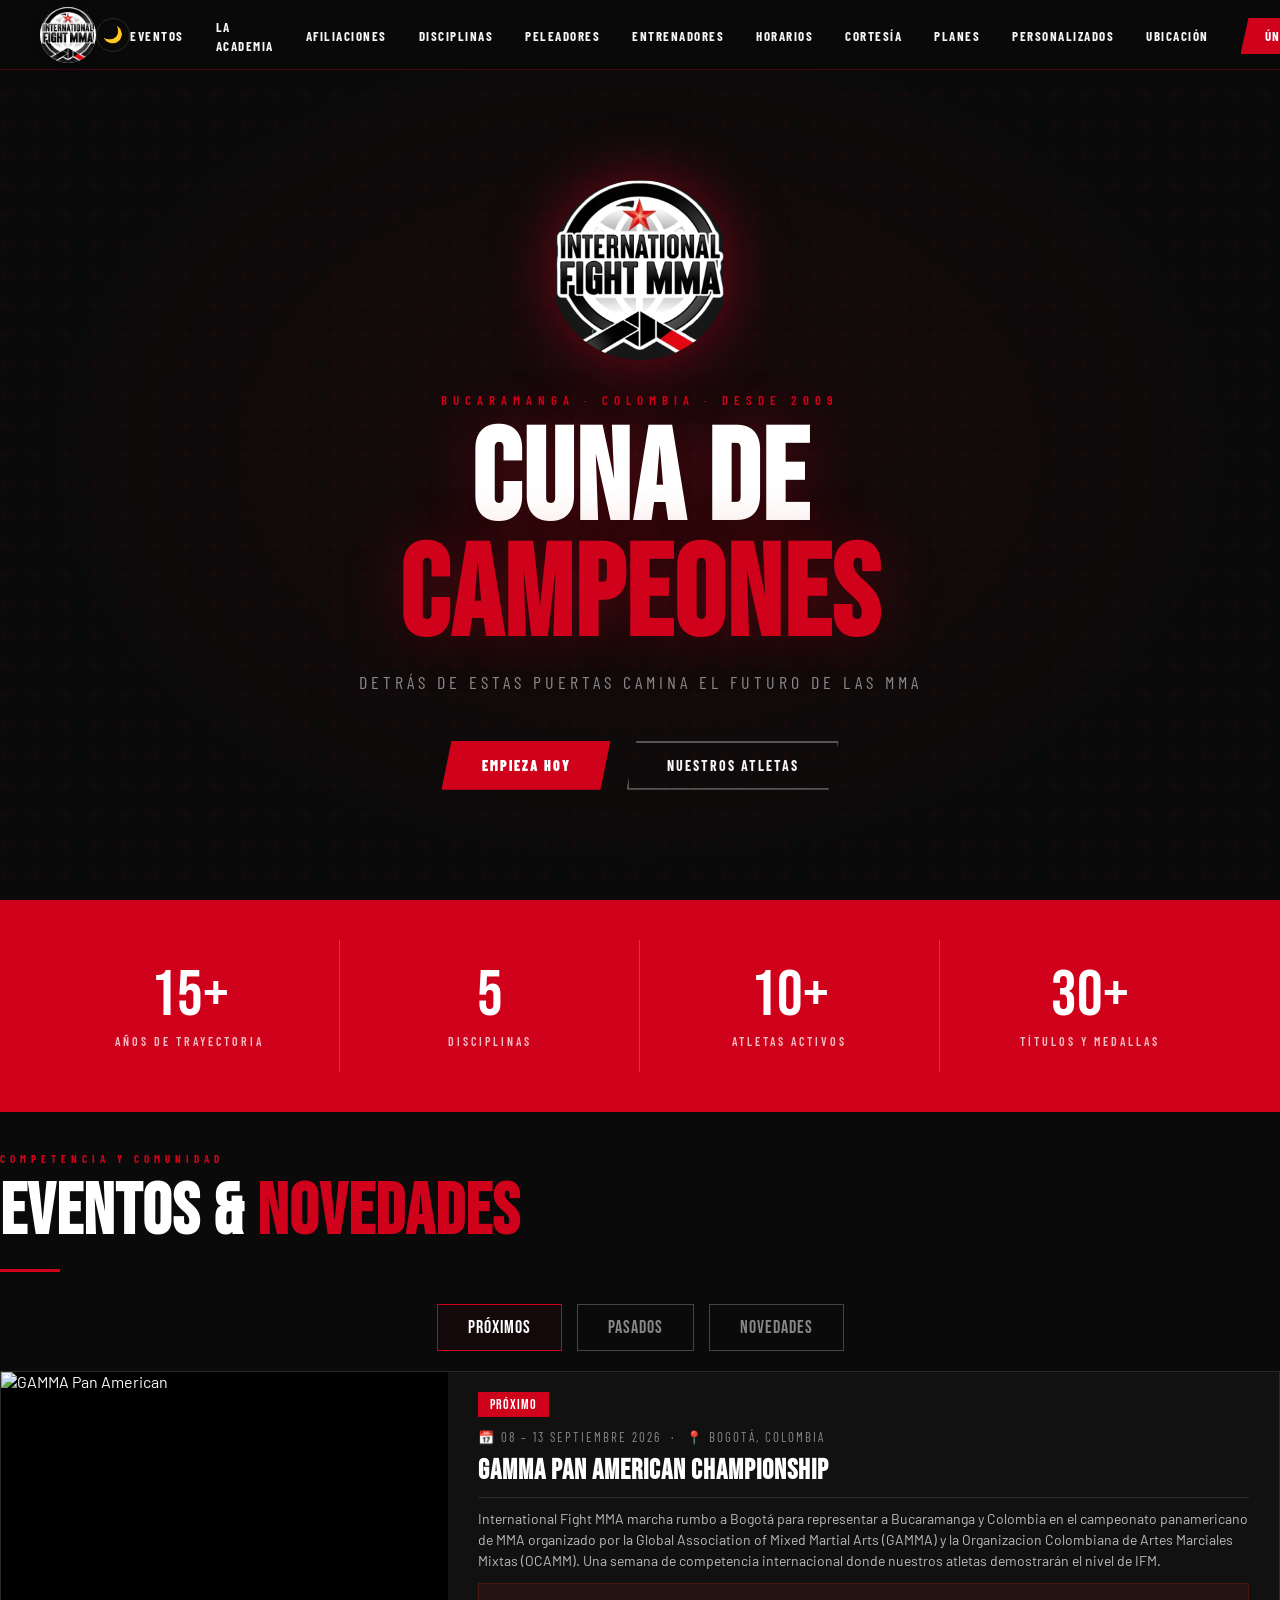
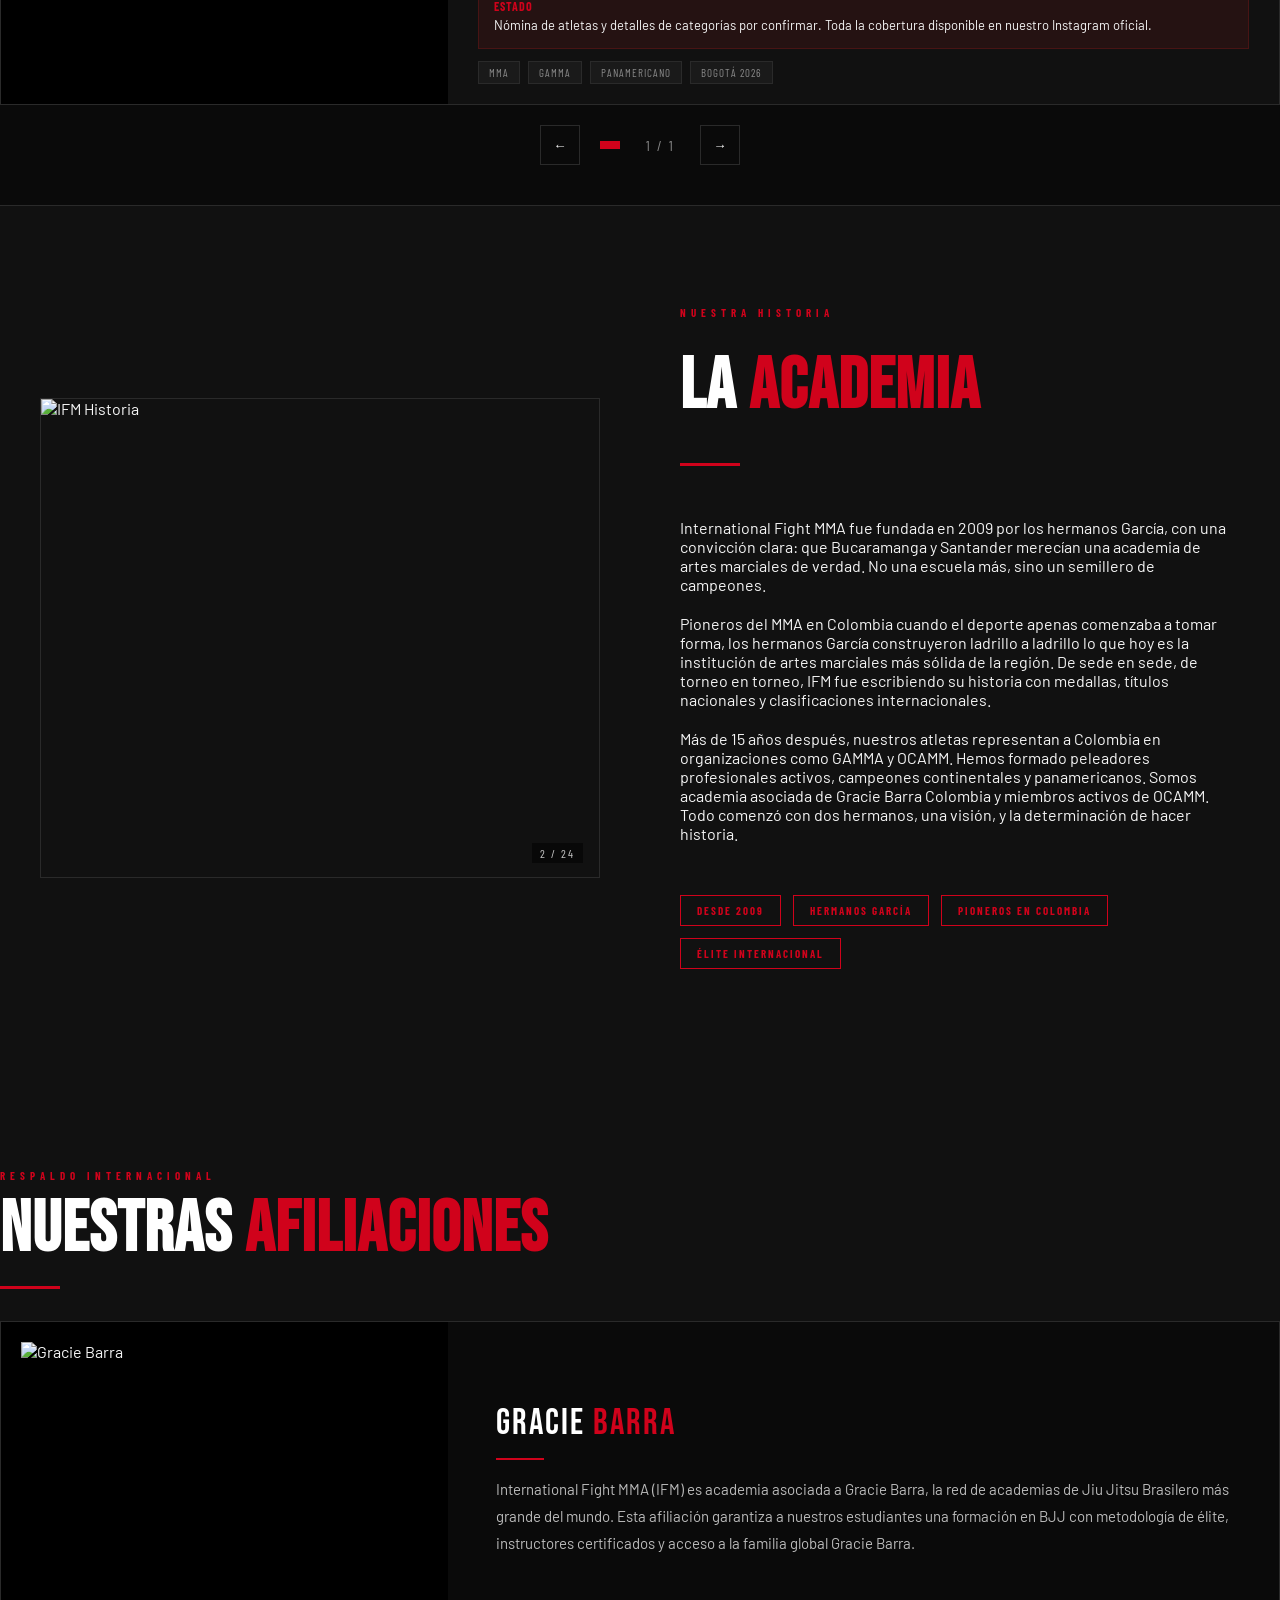
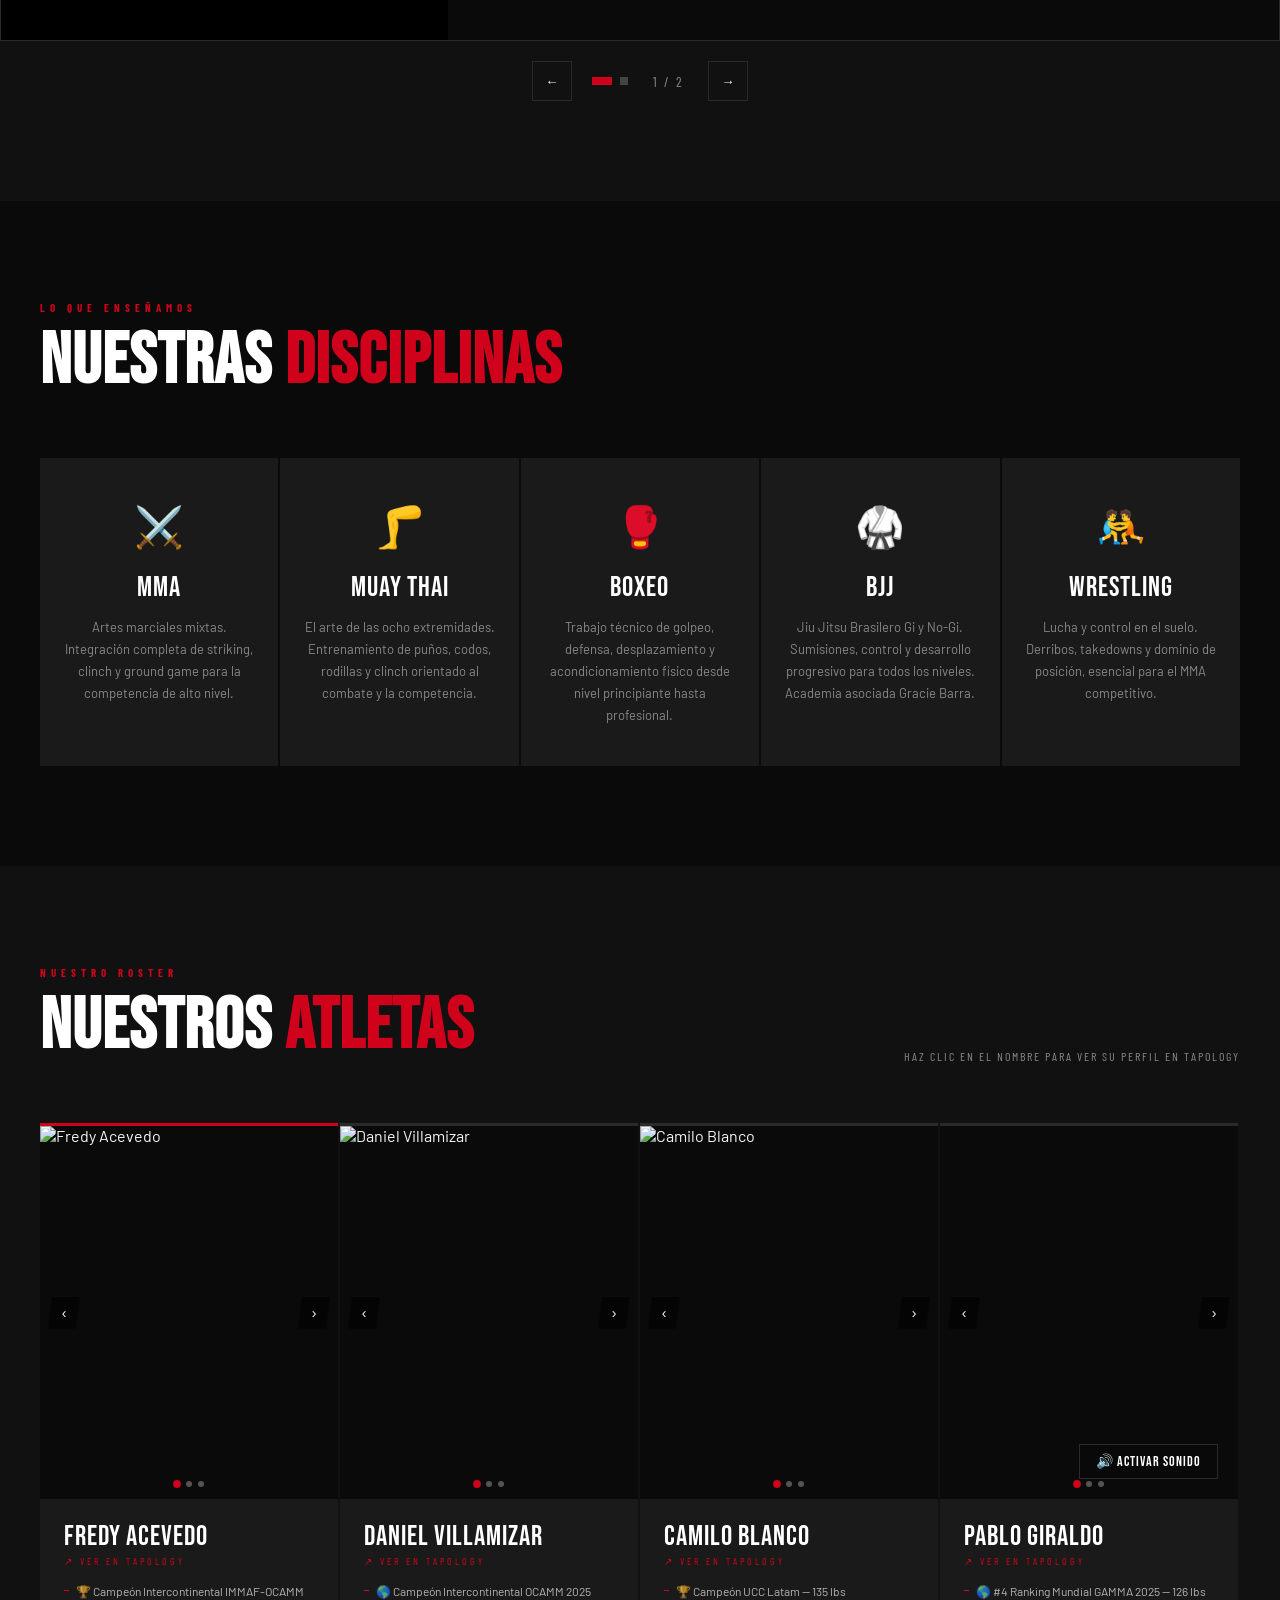
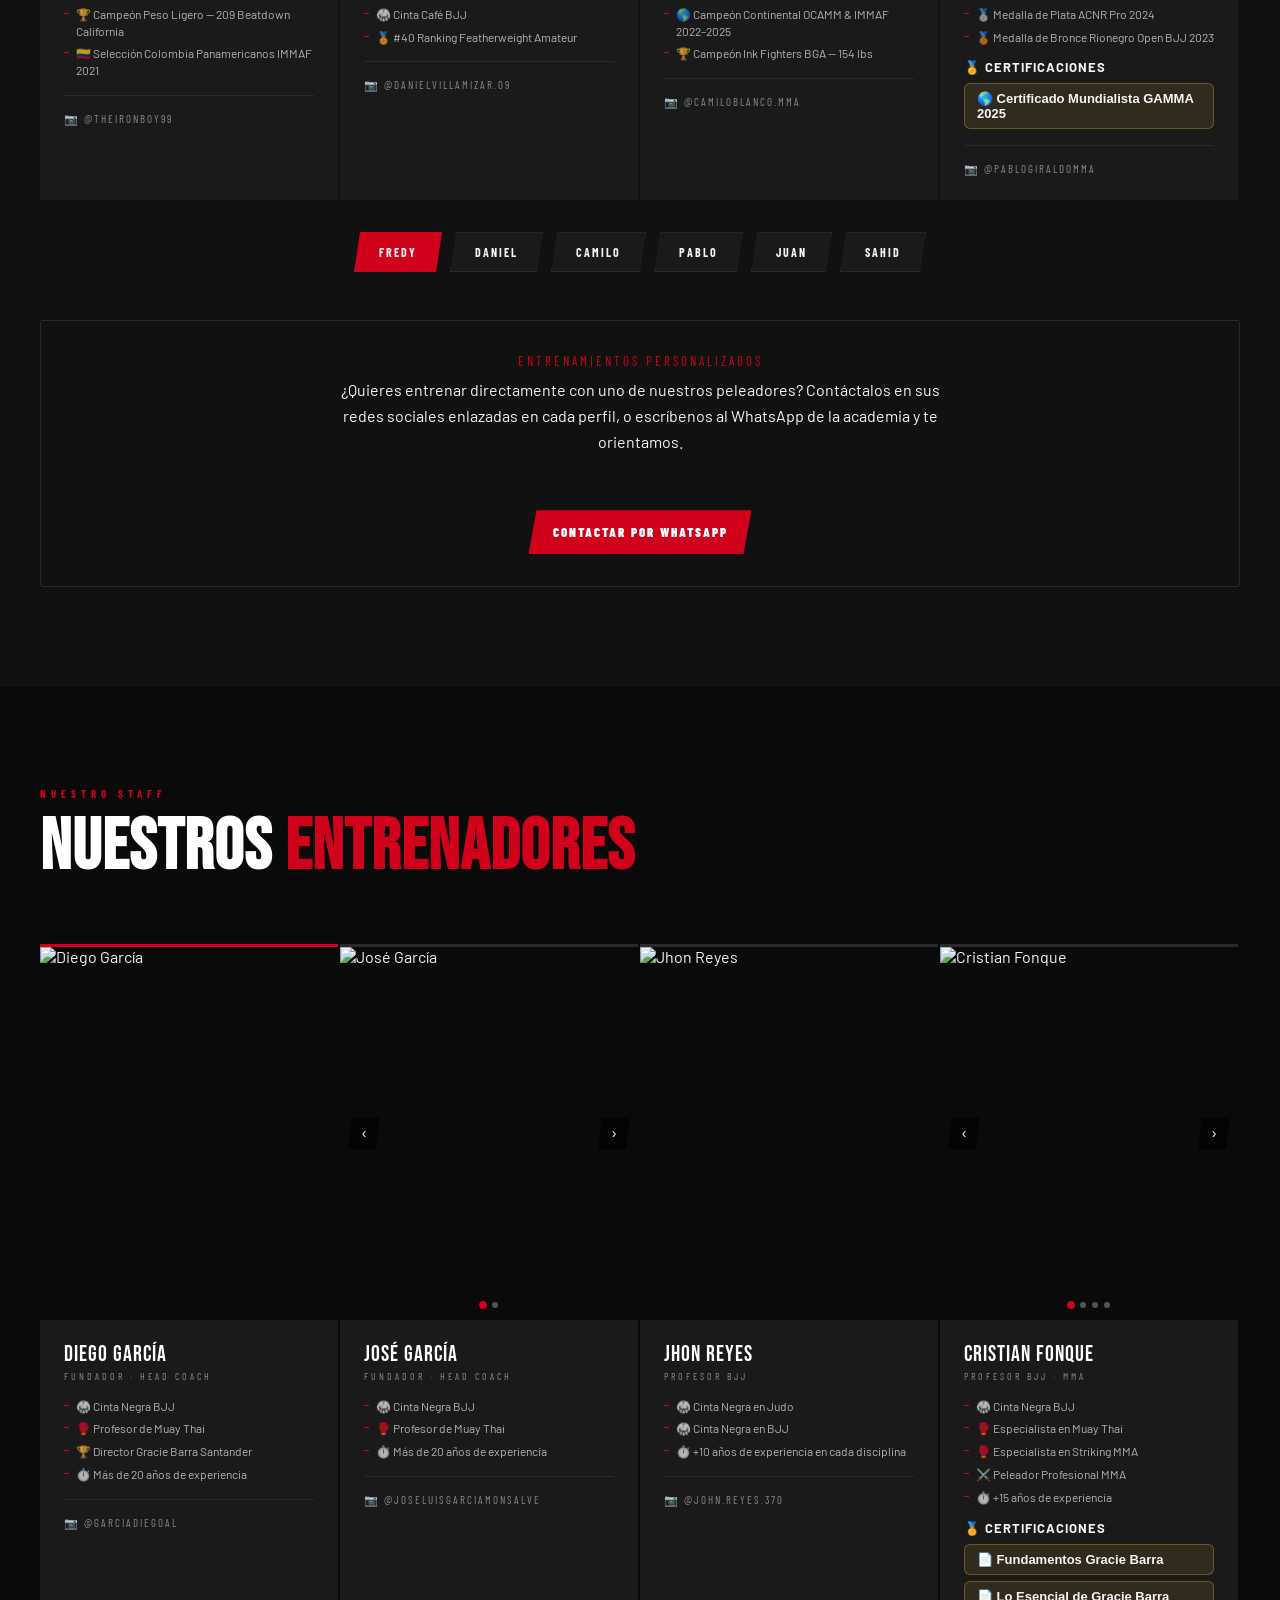
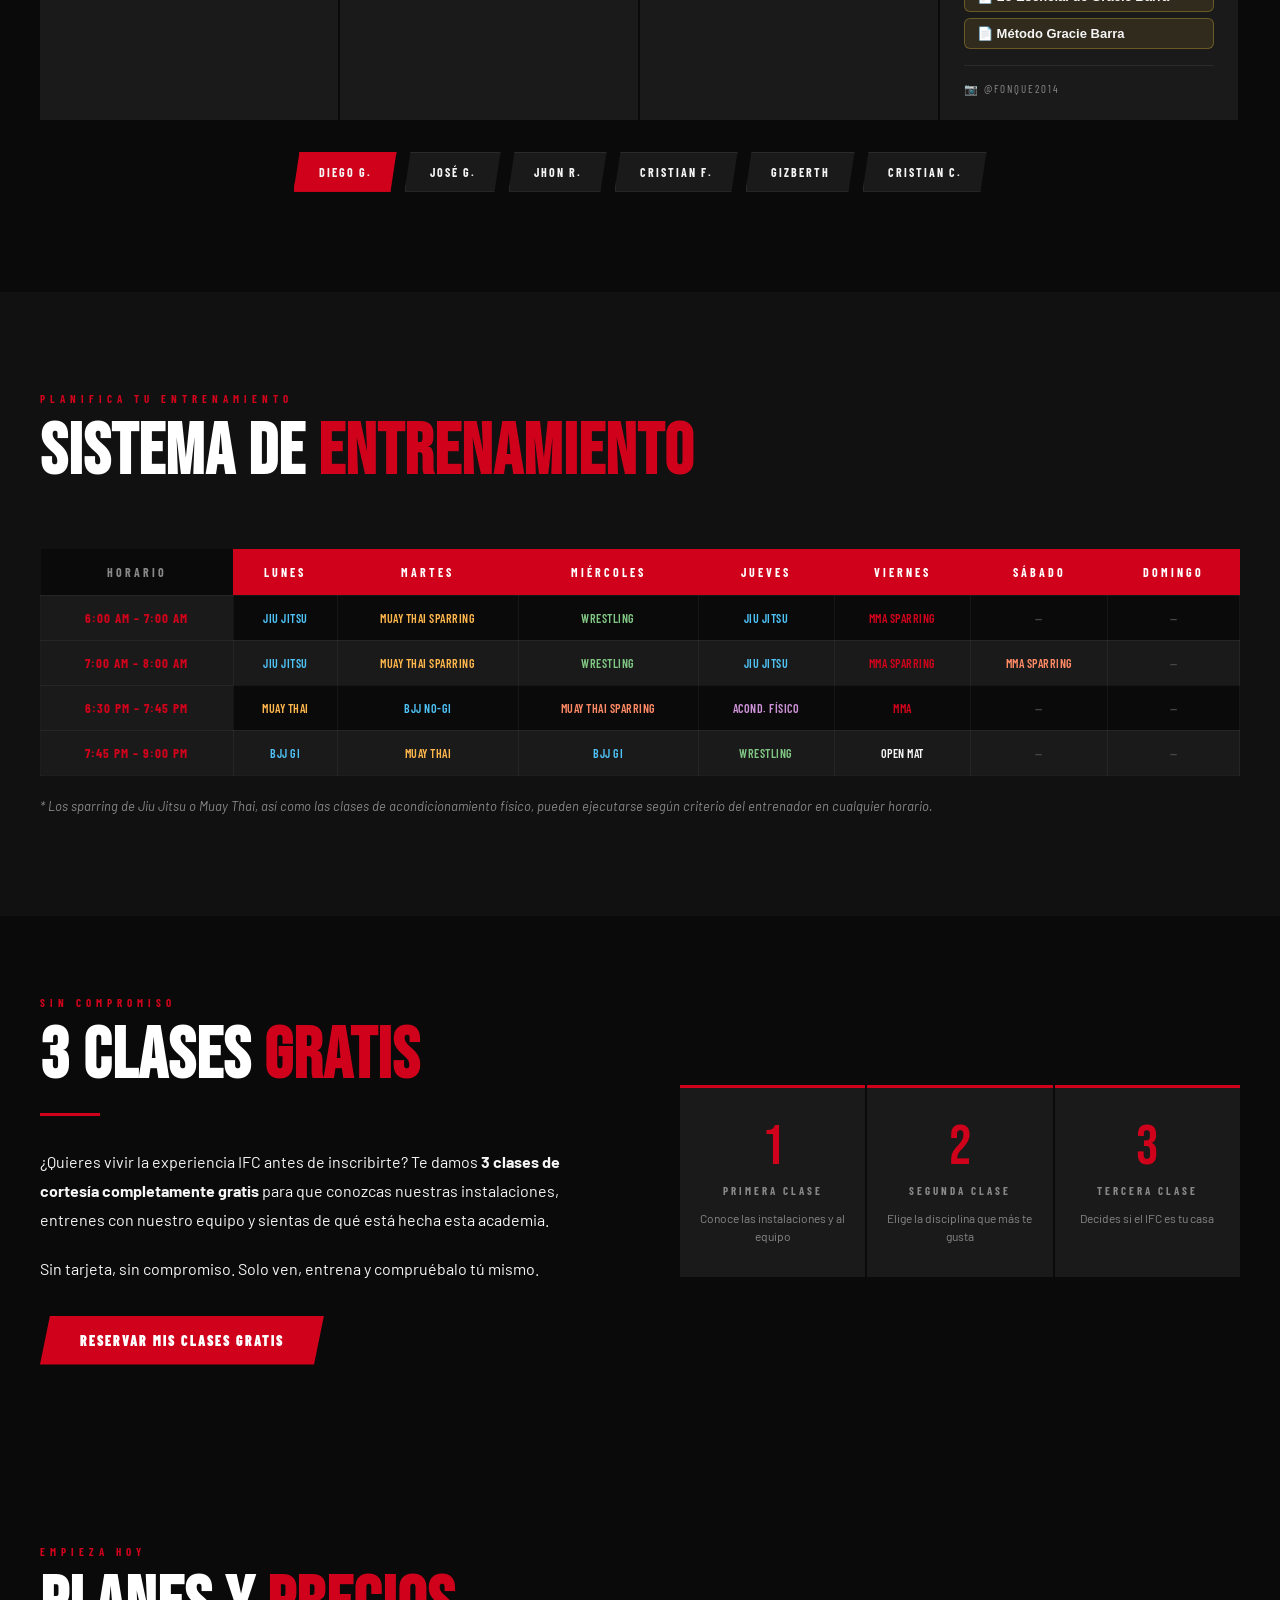
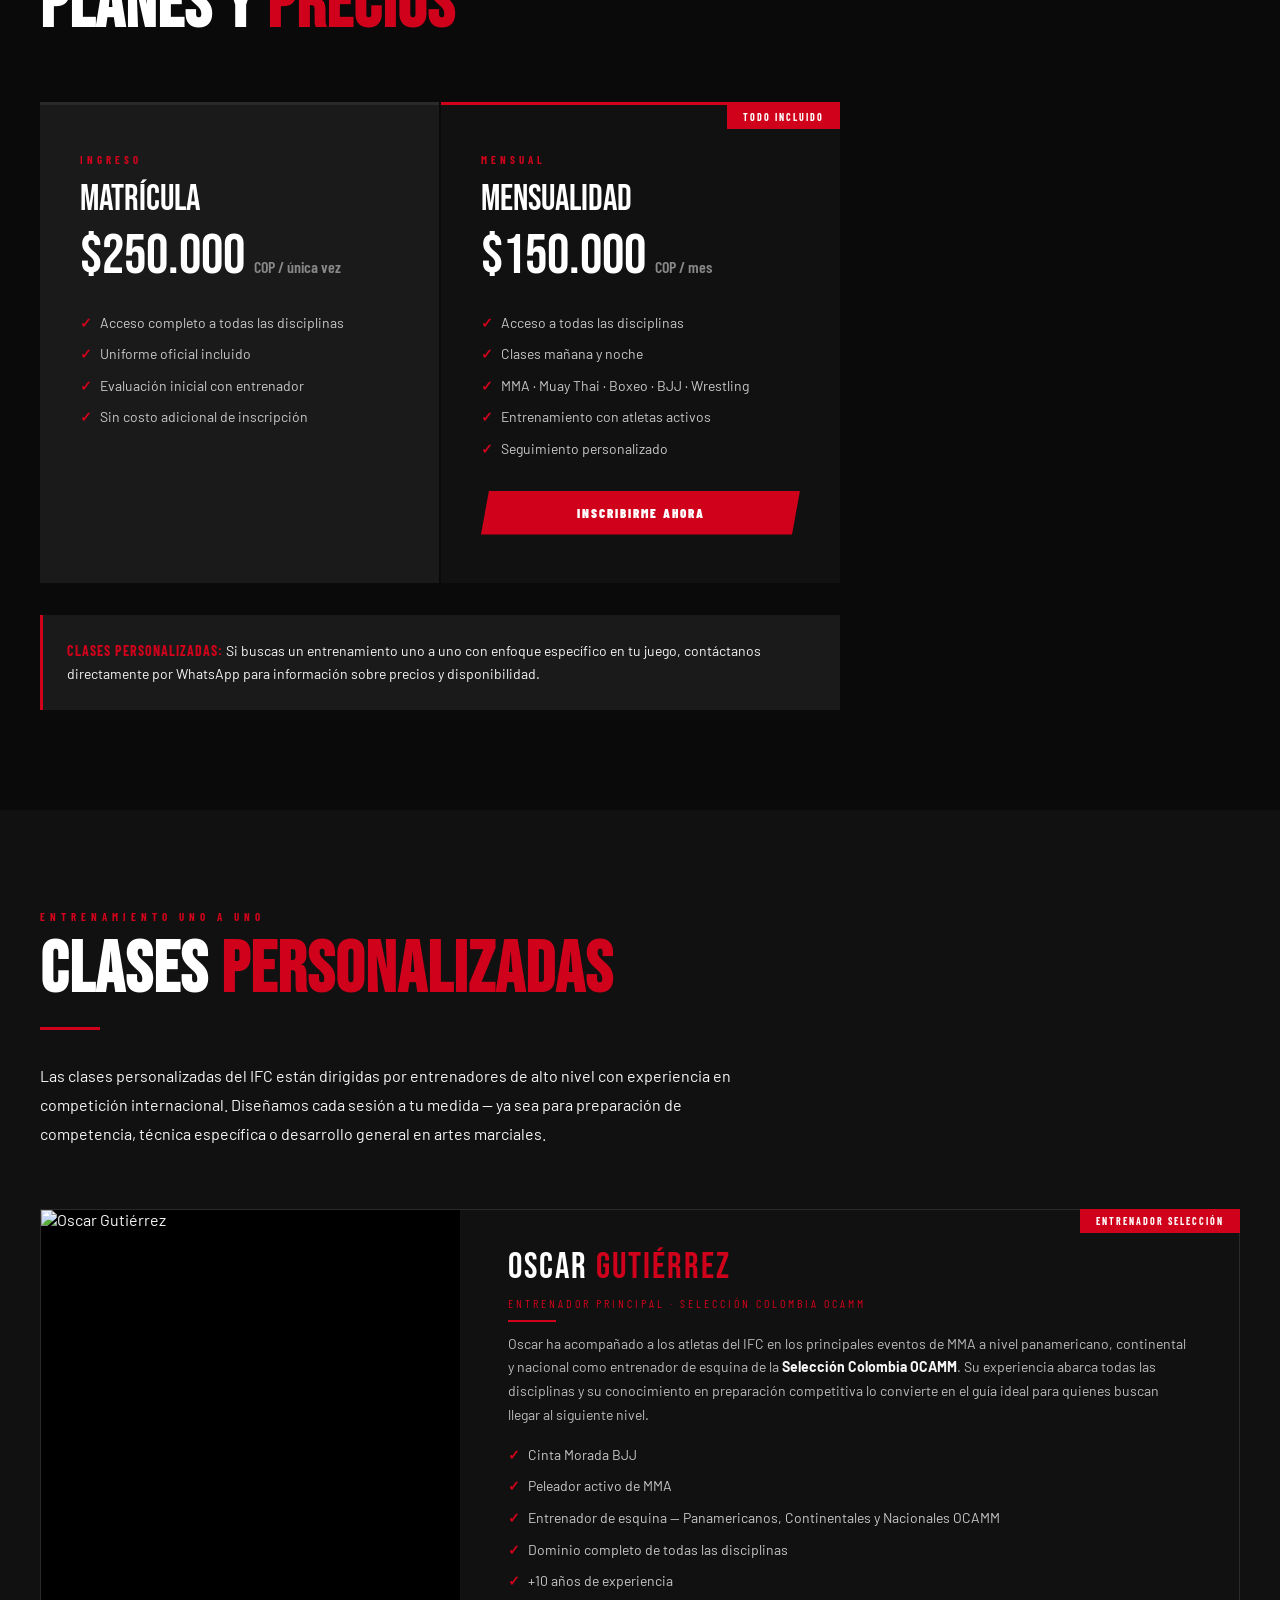
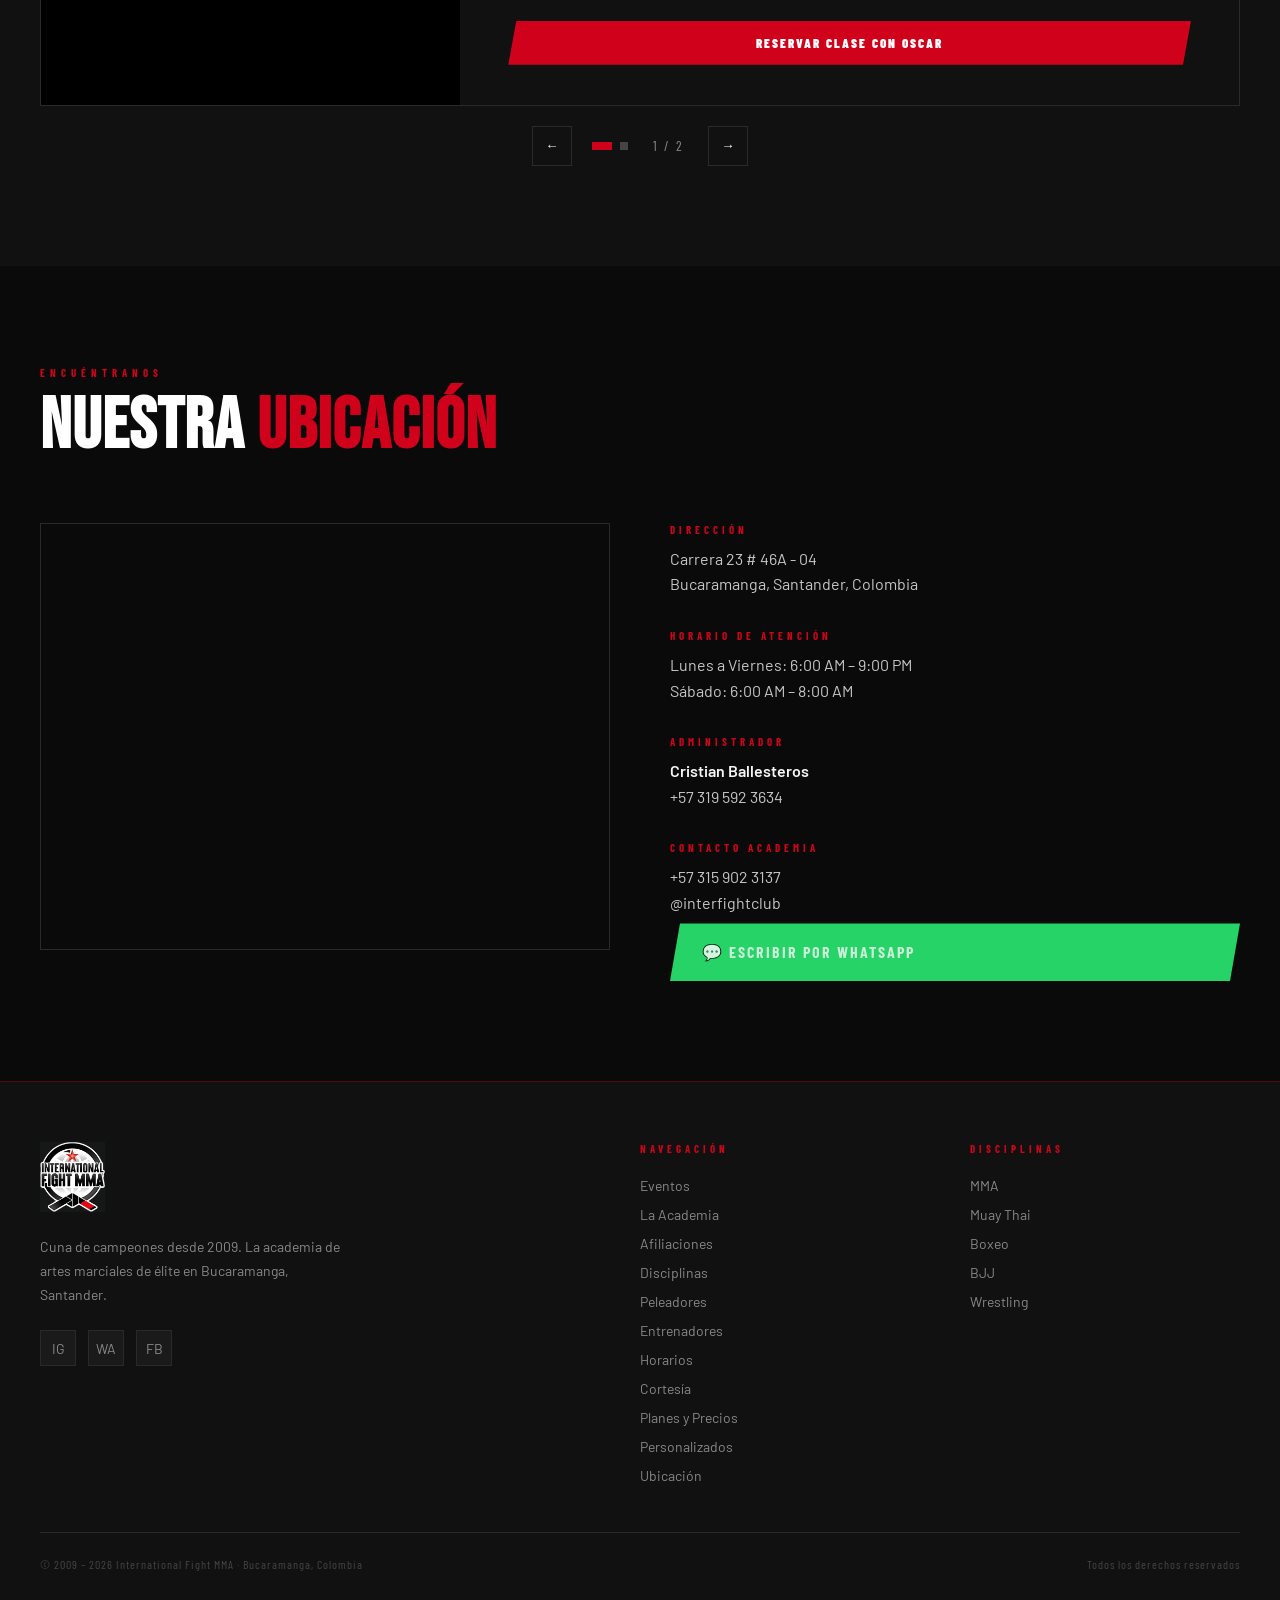
==== commit 3533f606: "Fix remaining rgba(245,245,245,x) colors in personalizados, cortesias, planes, clases CSS: add [data" ====
--- a/index.html
+++ b/index.html
@@ -40,6 +40,28 @@
     [data-theme="light"] .nav-link {
       color: #111111 !important;
     }
+
+    /* ─── LIGHT MODE OVERRIDES ───────────────────── */
+    [data-theme="light"] .hero-bg { background: #EEEEEE; }
+    [data-theme="light"] .btn-outline { border-color: rgba(0,0,0,0.25); color: #111111; }
+    [data-theme="light"] .horarios-table td { border-color: rgba(0,0,0,0.1); }
+    [data-theme="light"] .cert-modal-box { background: var(--black-mid); }
+    [data-theme="light"] .cert-modal-header { border-bottom-color: rgba(0,0,0,0.15); }
+    [data-theme="light"] .novedad-h-badge.cronica { background: rgba(0,0,0,0.06); }
+    [data-theme="light"] .media-dot { background: rgba(0,0,0,0.2); }
+    [data-theme="light"] .resultado-item { background: rgba(0,0,0,0.03); }
+    [data-theme="light"] .peleador-logros li,
+    [data-theme="light"] .plan-features li,
+    [data-theme="light"] .alliance-text p,
+    [data-theme="light"] .evento-texto,
+    [data-theme="light"] .novedad-desc,
+    [data-theme="light"] .afiliacion-texto,
+    [data-theme="light"] .personalizado-texto,
+    [data-theme="light"] .novedad-h-desc { color: rgba(0,0,0,0.7); }
+    [data-theme="light"] .info-block p,
+    [data-theme="light"] .info-block a { color: rgba(0,0,0,0.7); }
+    [data-theme="light"] .academia-text p { color: rgba(0,0,0,0.7); }
+    [data-theme="light"] .academia-foto-counter { color: rgba(0,0,0,0.7); background: rgba(255,255,255,0.75); }
 
     *, *::before, *::after { box-sizing: border-box; margin: 0; padding: 0; }
 
@@ -1518,7 +1540,7 @@
               </p>
               <div style="background: rgba(210,30,30,0.1); border: 1px solid rgba(210,30,30,0.2); padding: 15px;">
                 <p style="font-family: 'Barlow Condensed', sans-serif; font-size: 12px; letter-spacing: 1px; color: var(--red); margin-bottom: 4px; text-transform: uppercase; font-weight: 700;">Estado</p>
-                <p style="font-size: 13px; color: rgba(245,245,245,0.6); margin: 0;">Nómina de atletas y detalles de categorías por confirmar. Toda la cobertura disponible en nuestro Instagram oficial.</p>
+                <p style="font-size: 13px; color: var(--white); margin: 0;">Nómina de atletas y detalles de categorías por confirmar. Toda la cobertura disponible en nuestro Instagram oficial.</p>
               </div>
               <div class="evento-tags">
                 <span class="evento-tag">MMA</span>
@@ -1572,23 +1594,23 @@
               <div class="evento-resultados">
                 <div class="resultado-item">
                   <span style="font-size: 10px; color: var(--red);">●</span>
-                  <p style="font-size: 14px; margin: 0;"><strong style="color: #fff;">Johan Patiño</strong> <span style="color: rgba(245,245,245,0.6); font-size: 13px; margin-left: 5px;">— Sumisión (Ámbar)</span></p>
+                  <p style="font-size: 14px; margin: 0;"><strong style="color: var(--white-pure);">Johan Patiño</strong> <span style="color: var(--gray-light); font-size: 13px; margin-left: 5px;">— Sumisión (Ámbar)</span></p>
                 </div>
                 <div class="resultado-item">
                   <span style="font-size: 10px; color: var(--red);">●</span>
-                  <p style="font-size: 14px; margin: 0;"><strong style="color: #fff;">Cristian Ballesteros</strong> <span style="color: rgba(245,245,245,0.6); font-size: 13px; margin-left: 5px;">— Sumisión (Hadaka Jime)</span></p>
+                  <p style="font-size: 14px; margin: 0;"><strong style="color: var(--white-pure);">Cristian Ballesteros</strong> <span style="color: var(--gray-light); font-size: 13px; margin-left: 5px;">— Sumisión (Hadaka Jime)</span></p>
                 </div>
                 <div class="resultado-item">
                   <span style="font-size: 10px; color: var(--red);">●</span>
-                  <p style="font-size: 14px; margin: 0;"><strong style="color: #fff;">Juan José Palomino</strong> <span style="color: rgba(245,245,245,0.6); font-size: 13px; margin-left: 5px;">— KO Técnico</span></p>
+                  <p style="font-size: 14px; margin: 0;"><strong style="color: var(--white-pure);">Juan José Palomino</strong> <span style="color: var(--gray-light); font-size: 13px; margin-left: 5px;">— KO Técnico</span></p>
                 </div>
                 <div class="resultado-item">
                   <span style="font-size: 10px; color: var(--red);">●</span>
-                  <p style="font-size: 14px; margin: 0;"><strong style="color: #fff;">Juan Diego "Mamut" Jerez</strong> <span style="color: rgba(245,245,245,0.6); font-size: 13px; margin-left: 5px;">— Sumisión (Americana)</span></p>
+                  <p style="font-size: 14px; margin: 0;"><strong style="color: var(--white-pure);">Juan Diego "Mamut" Jerez</strong> <span style="color: var(--gray-light); font-size: 13px; margin-left: 5px;">— Sumisión (Americana)</span></p>
                 </div>
                 <div class="resultado-item">
                   <span style="font-size: 10px; color: var(--red);">●</span>
-                  <p style="font-size: 14px; margin: 0;"><strong style="color: #fff;">Camilo Blanco</strong> <span style="color: rgba(245,245,245,0.6); font-size: 13px; margin-left: 5px;">— Sumisión (Mata León)🏆</span></p>
+                  <p style="font-size: 14px; margin: 0;"><strong style="color: var(--white-pure);">Camilo Blanco</strong> <span style="color: var(--gray-light); font-size: 13px; margin-left: 5px;">— Sumisión (Mata León)🏆</span></p>
                 </div>
               </div>
               <div class="evento-tags">
@@ -1634,7 +1656,7 @@
                   <div class="novedad-slide-badge anuncio">ANUNCIO</div>
                   <img src="https://drive.google.com/thumbnail?id=1EuDm7dysMp7C89GYOxIoOvkST4WEtMnO&sz=w1600"
                        alt="Anuncio Seminario Muay Thai"
-                       style="width:100%;height:100%;object-fit:contain;background:#111;">
+                       style="width:100%;height:100%;object-fit:contain;background:var(--black-mid);">
                 </div>
 
                 <!-- Slide 2: CRÓNICA foto -->
@@ -1670,22 +1692,22 @@
                 <div class="nov-info-slide active">
                   <div class="evento-badge" style="background:var(--red);color:#fff;margin-bottom:12px;">ANUNCIO · 13 JUNIO 2026</div>
                   <h3 class="evento-titulo" style="font-size:28px;">SEMINARIO DE MUAY THAI<br><span style="font-size:0.6em;color:var(--red);">TRADICIONAL Y DE COMPETICIÓN</span></h3>
-                  <p style="font-size:14px;line-height:1.7;color:rgba(245,245,245,0.8);margin:14px 0;">Instructor <strong>Carlos Sánchez Gutiérrez</strong>, con experiencia junto a las grandes leyendas del Muay Thai en España, Francia y Portugal. Una única fecha en Colombia, en nuestra casa, para todos los niveles. Diplomas de participación para todos los asistentes.</p>
+                  <p style="font-size:14px;line-height:1.7;color:var(--white);margin:14px 0;">Instructor <strong>Carlos Sánchez Gutiérrez</strong>, con experiencia junto a las grandes leyendas del Muay Thai en España, Francia y Portugal. Una única fecha en Colombia, en nuestra casa, para todos los niveles. Diplomas de participación para todos los asistentes.</p>
                   <div class="evento-meta" style="margin-bottom:12px;">📍 Cra 23 #46A-04 · Bucaramanga &nbsp;|&nbsp; ⏰ 9:00 AM – 11:00 AM</div>
                   <a href="https://wa.me/573195923634?text=Hola,%20quiero%20información%20sobre%20próximos%20seminarios%20en%20IFM" target="_blank" class="plan-cta" style="display:inline-block;">Próximos eventos por WA</a>
                 </div>
                 <div class="nov-info-slide">
-                  <div class="evento-badge" style="background:rgba(245,245,245,0.1);color:#fff;border:1px solid var(--gray);margin-bottom:12px;">CRÓNICA · 13 JUNIO 2026</div>
+                  <div class="evento-badge" style="background:var(--black-light);color:var(--white-pure);border:1px solid var(--gray);margin-bottom:12px;">CRÓNICA · 13 JUNIO 2026</div>
                   <h3 class="evento-titulo" style="font-size:28px;">TODO UN ÉXITO</h3>
                   <div style="background:var(--red);padding:10px;text-align:center;margin:10px 0;">
                     <p style="font-family:'Bebas Neue',sans-serif;font-size:18px;color:#fff;margin:0;letter-spacing:1px;">MÁS DE 30 PERSONAS · NIVEL TOTAL</p>
                   </div>
-                  <p style="font-size:14px;line-height:1.7;color:rgba(245,245,245,0.8);margin:10px 0;">Una jornada memorable que reunió atletas de todos los niveles. Aprendizaje, cultura y tradición marcial en una sola mañana. El seminario dejó huella en nuestra academia y en todos los asistentes. ¡Hasta la próxima!</p>
+                  <p style="font-size:14px;line-height:1.7;color:var(--white);margin:10px 0;">Una jornada memorable que reunió atletas de todos los niveles. Aprendizaje, cultura y tradición marcial en una sola mañana. El seminario dejó huella en nuestra academia y en todos los asistentes. ¡Hasta la próxima!</p>
                 </div>
                 <div class="nov-info-slide">
-                  <div class="evento-badge" style="background:rgba(245,245,245,0.1);color:#fff;border:1px solid var(--gray);margin-bottom:12px;">VIDEO · 13 JUNIO 2026</div>
+                  <div class="evento-badge" style="background:var(--black-light);color:var(--white-pure);border:1px solid var(--gray);margin-bottom:12px;">VIDEO · 13 JUNIO 2026</div>
                   <h3 class="evento-titulo" style="font-size:28px;">VIDEO DEL SEMINARIO</h3>
-                  <p style="font-size:14px;line-height:1.7;color:rgba(245,245,245,0.8);margin:14px 0;">Revive los mejores momentos del seminario de Muay Thai con Carlos Sánchez. Más de 30 atletas compartieron esta experiencia única en nuestra academia.</p>
+                  <p style="font-size:14px;line-height:1.7;color:var(--white);margin:14px 0;">Revive los mejores momentos del seminario de Muay Thai con Carlos Sánchez. Más de 30 atletas compartieron esta experiencia única en nuestra academia.</p>
                 </div>
               </div>
 
@@ -2052,7 +2074,7 @@
       <!-- CTA PELEADORES -->
       <div style="text-align:center;margin-top:48px;padding:32px;background:var(--black-mid);border:1px solid var(--gray);border-radius:2px;">
         <p style="font-family:'Barlow Condensed',sans-serif;font-size:13px;letter-spacing:3px;text-transform:uppercase;color:var(--red);margin-bottom:8px;">ENTRENAMIENTOS PERSONALIZADOS</p>
-        <p style="font-size:16px;color:rgba(245,245,245,0.85);line-height:1.6;max-width:600px;margin:0 auto 24px;">¿Quieres entrenar directamente con uno de nuestros peleadores? Contáctalos en sus redes sociales enlazadas en cada perfil, o escríbenos al WhatsApp de la academia y te orientamos.</p>
+        <p style="font-size:16px;color:var(--white);line-height:1.6;max-width:600px;margin:0 auto 24px;">¿Quieres entrenar directamente con uno de nuestros peleadores? Contáctalos en sus redes sociales enlazadas en cada perfil, o escríbenos al WhatsApp de la academia y te orientamos.</p>
         <a href="https://wa.me/573195923634?text=Hola,%20quiero%20información%20sobre%20entrenar%20con%20los%20peleadores%20del%20IFM" target="_blank" class="plan-cta" style="display:inline-block;">Contactar por WhatsApp</a>
       </div>
     </div>
@@ -2315,10 +2337,10 @@
           <span class="section-label">Sin compromiso</span>
           <h2 class="section-title">3 CLASES <span>GRATIS</span></h2>
           <div class="red-divider"></div>
-          <p style="font-size:16px;line-height:1.8;color:rgba(245,245,245,0.75);margin-bottom:20px;">
+          <p style="font-size:16px;line-height:1.8;color:var(--white);margin-bottom:20px;">
             ¿Quieres vivir la experiencia IFC antes de inscribirte? Te damos <strong style="color:var(--white);">3 clases de cortesía completamente gratis</strong> para que conozcas nuestras instalaciones, entrenes con nuestro equipo y sientas de qué está hecha esta academia.
           </p>
-          <p style="font-size:16px;line-height:1.8;color:rgba(245,245,245,0.75);margin-bottom:32px;">
+          <p style="font-size:16px;line-height:1.8;color:var(--white);margin-bottom:32px;">
             Sin tarjeta, sin compromiso. Solo ven, entrena y compruébalo tú mismo.
           </p>
           <a href="https://wa.me/573195923634?text=Hola,%20quiero%20reservar%20mis%203%20clases%20de%20cortesía%20en%20International%20Fight%20MMA" target="_blank" class="btn-primary">Reservar mis clases gratis</a>
@@ -2377,7 +2399,7 @@
         </div>
       </div>
       <div style="margin-top:32px;padding:24px;background:var(--black-light);border-left:3px solid var(--red);max-width:800px;">
-        <p style="font-size:14px;color:rgba(245,245,245,0.75);line-height:1.7;"><strong style="color:var(--red);font-family:'Barlow Condensed',sans-serif;letter-spacing:1px;">CLASES PERSONALIZADAS:</strong> Si buscas un entrenamiento uno a uno con enfoque específico en tu juego, contáctanos directamente por WhatsApp para información sobre precios y disponibilidad.</p>
+        <p style="font-size:14px;color:var(--white);line-height:1.7;"><strong style="color:var(--red);font-family:'Barlow Condensed',sans-serif;letter-spacing:1px;">CLASES PERSONALIZADAS:</strong> Si buscas un entrenamiento uno a uno con enfoque específico en tu juego, contáctanos directamente por WhatsApp para información sobre precios y disponibilidad.</p>
       </div>
     </div>
   </section>
@@ -2389,7 +2411,7 @@
       <h2 class="section-title reveal">CLASES <span>PERSONALIZADAS</span></h2>
       <div class="red-divider reveal"></div>
 
-      <p class="reveal" style="font-size:16px;line-height:1.8;color:rgba(245,245,245,0.75);max-width:700px;margin-bottom:60px;">
+      <p class="reveal" style="font-size:16px;line-height:1.8;color:var(--white);max-width:700px;margin-bottom:60px;">
         Las clases personalizadas del IFC están dirigidas por entrenadores de alto nivel con experiencia en competición internacional. Diseñamos cada sesión a tu medida — ya sea para preparación de competencia, técnica específica o desarrollo general en artes marciales.
       </p>
 
@@ -2560,9 +2582,9 @@
     // NAV SCROLL EFFECT
     window.addEventListener('scroll', () => {
       const isLight = document.documentElement.getAttribute('data-theme') === 'light';
-      const darkBg = window.scrollY > 50 ? 'rgba(10,10,10,0.98)' : 'rgba(10,10,10,0.95)';
-      const lightBg = window.scrollY > 50 ? 'rgba(255,255,255,0.98)' : 'rgba(255,255,255,0.95)';
-      document.getElementById('navbar').style.background = isLight ? lightBg : darkBg;
+      document.getElementById('navbar').style.background = isLight
+        ? (window.scrollY > 50 ? 'rgba(255,255,255,0.98)' : 'rgba(255,255,255,0.95)')
+        : (window.scrollY > 50 ? 'rgba(10,10,10,0.98)' : 'rgba(10,10,10,0.95)');
     });
 
     // STATS COUNTER
@@ -2917,6 +2939,7 @@
   document.documentElement.setAttribute('data-theme', next);
   localStorage.setItem('theme', next);
   toggle.textContent = next === 'light' ? '☀️' : '🌙';
+  window.dispatchEvent(new Event('scroll'));
 });
 </script>
 </body>
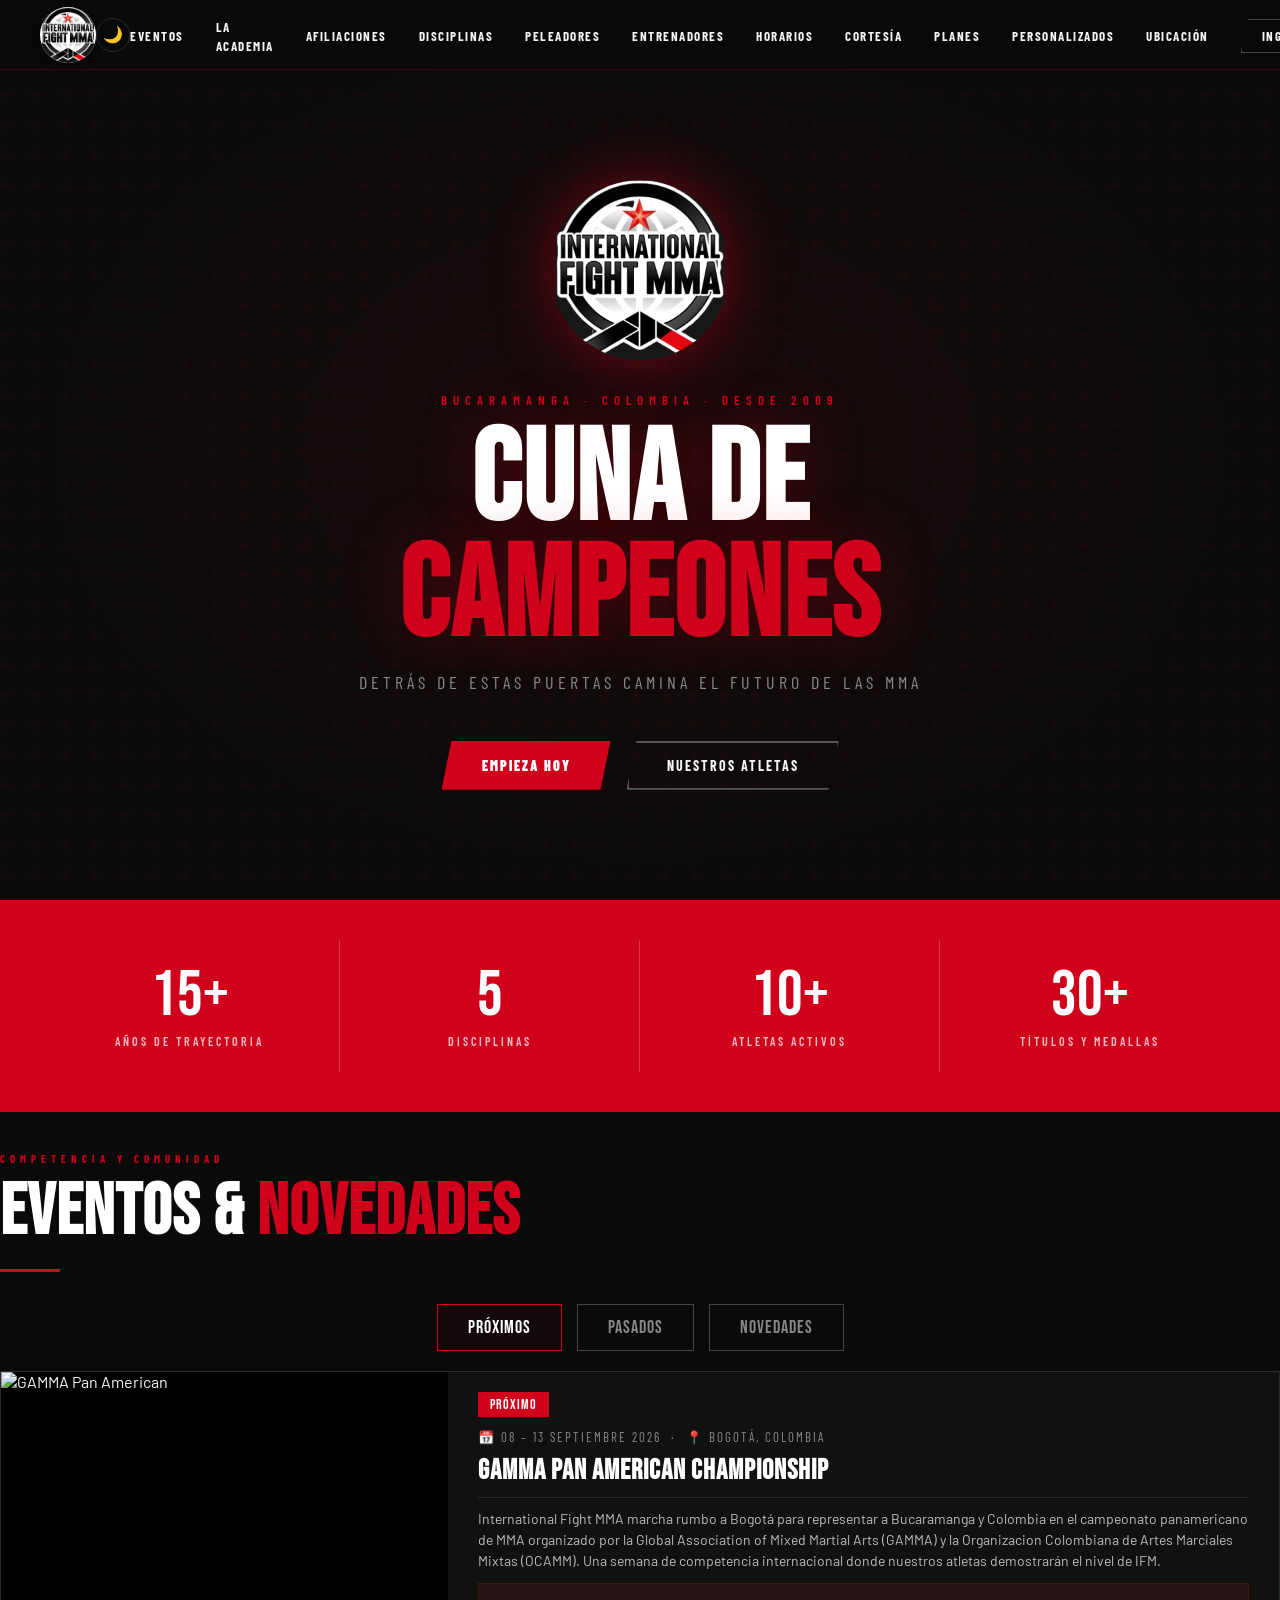
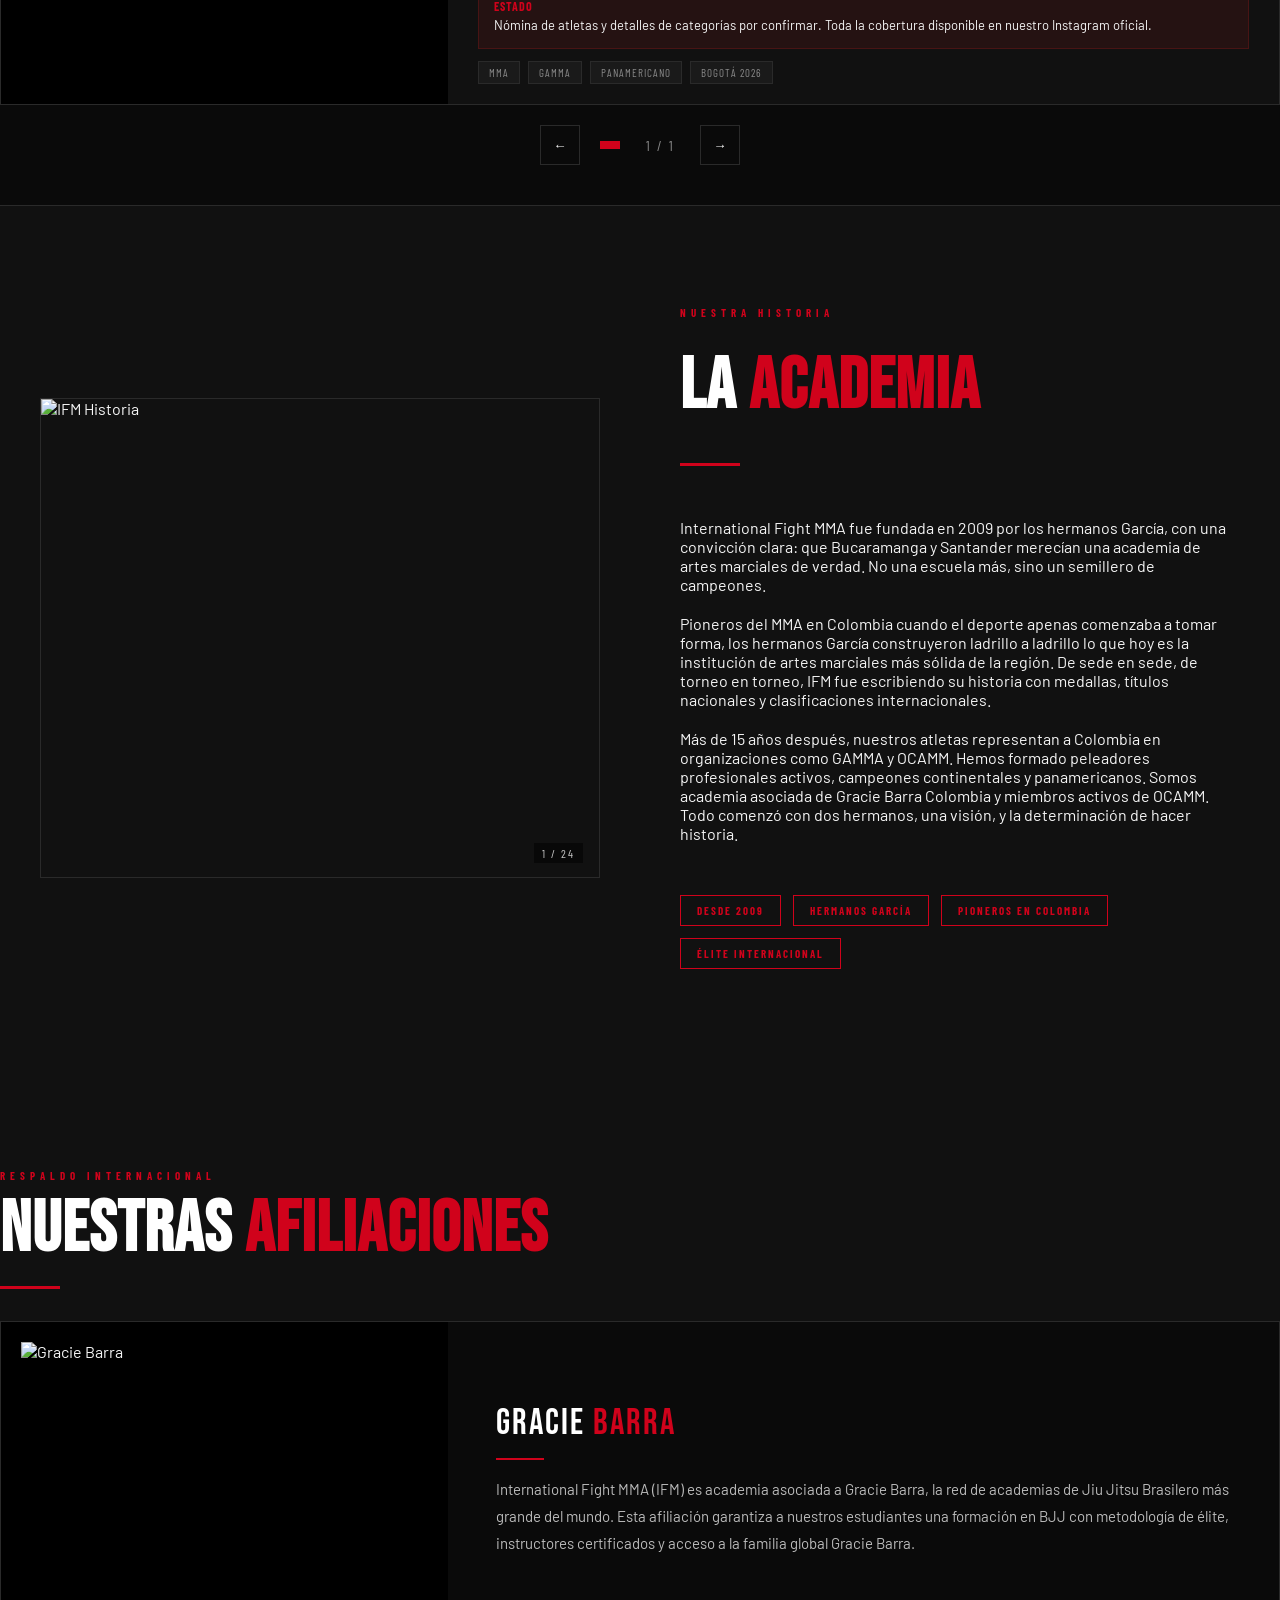
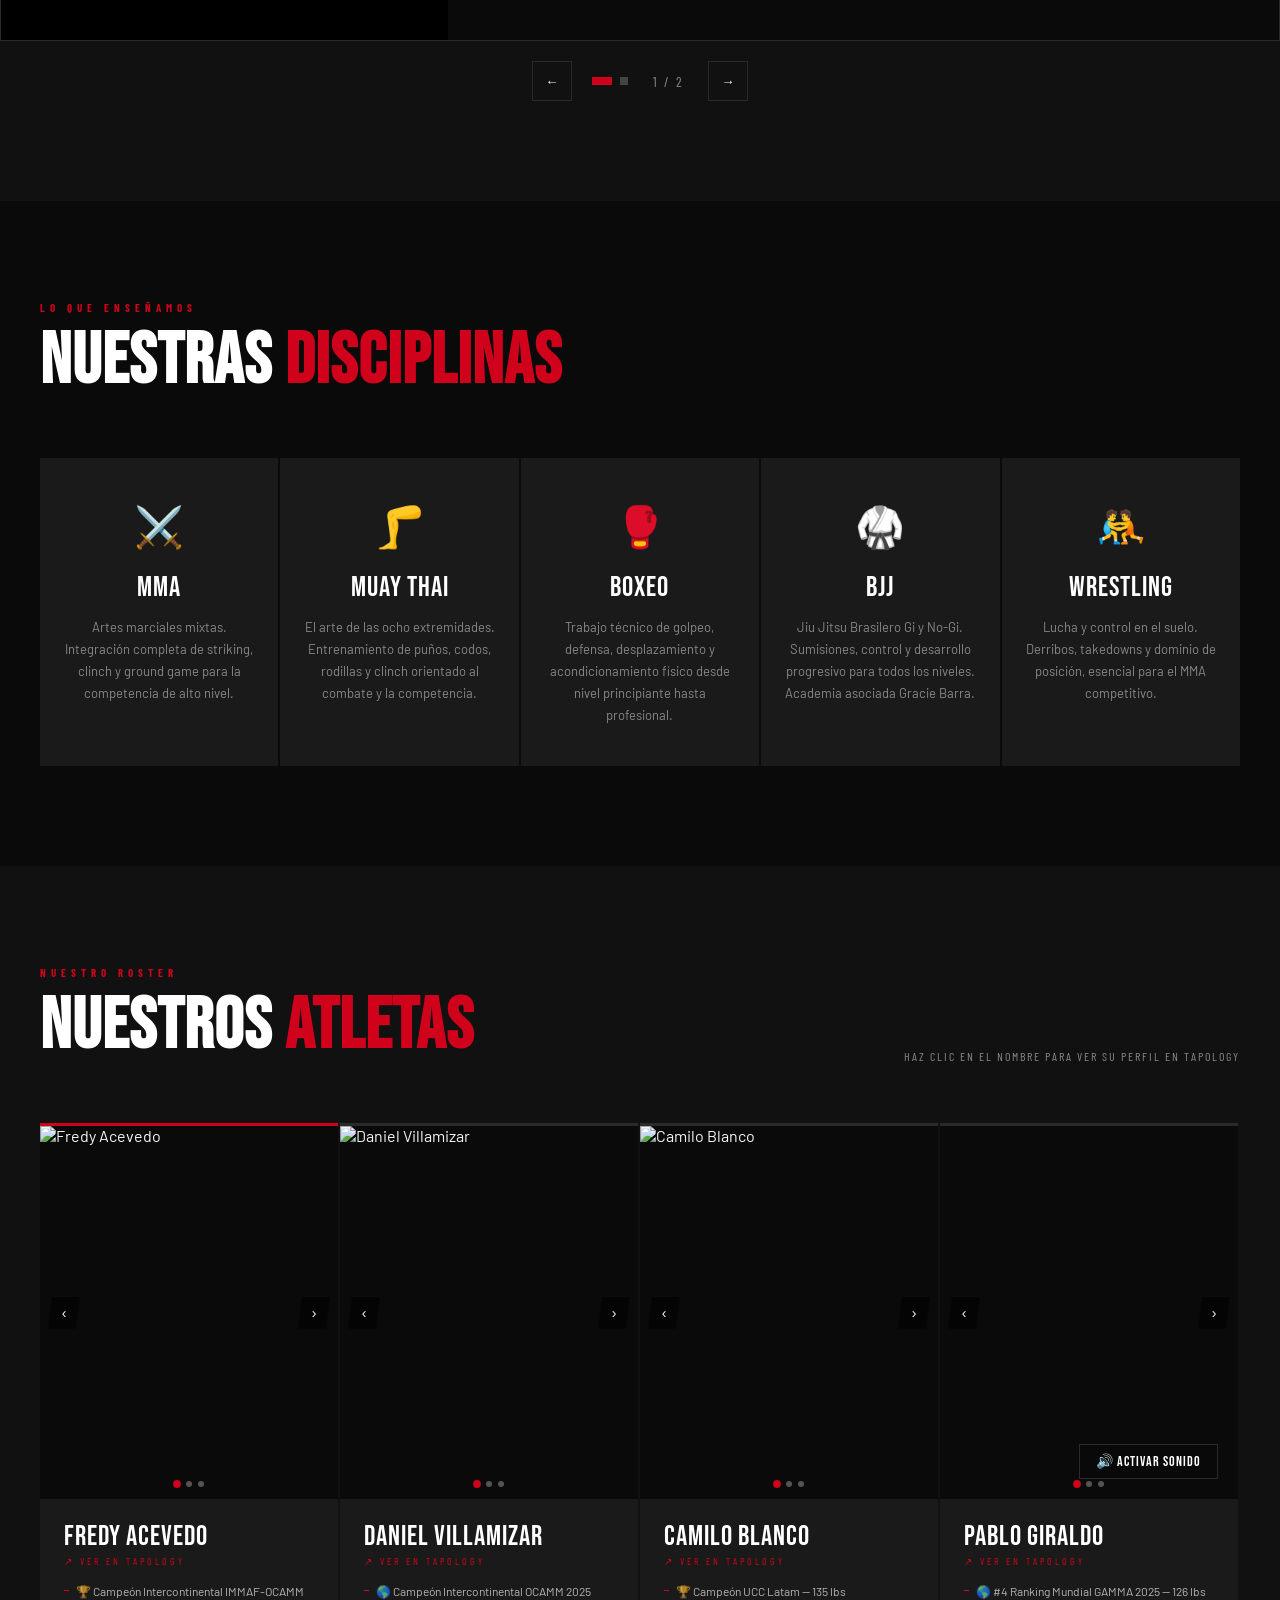
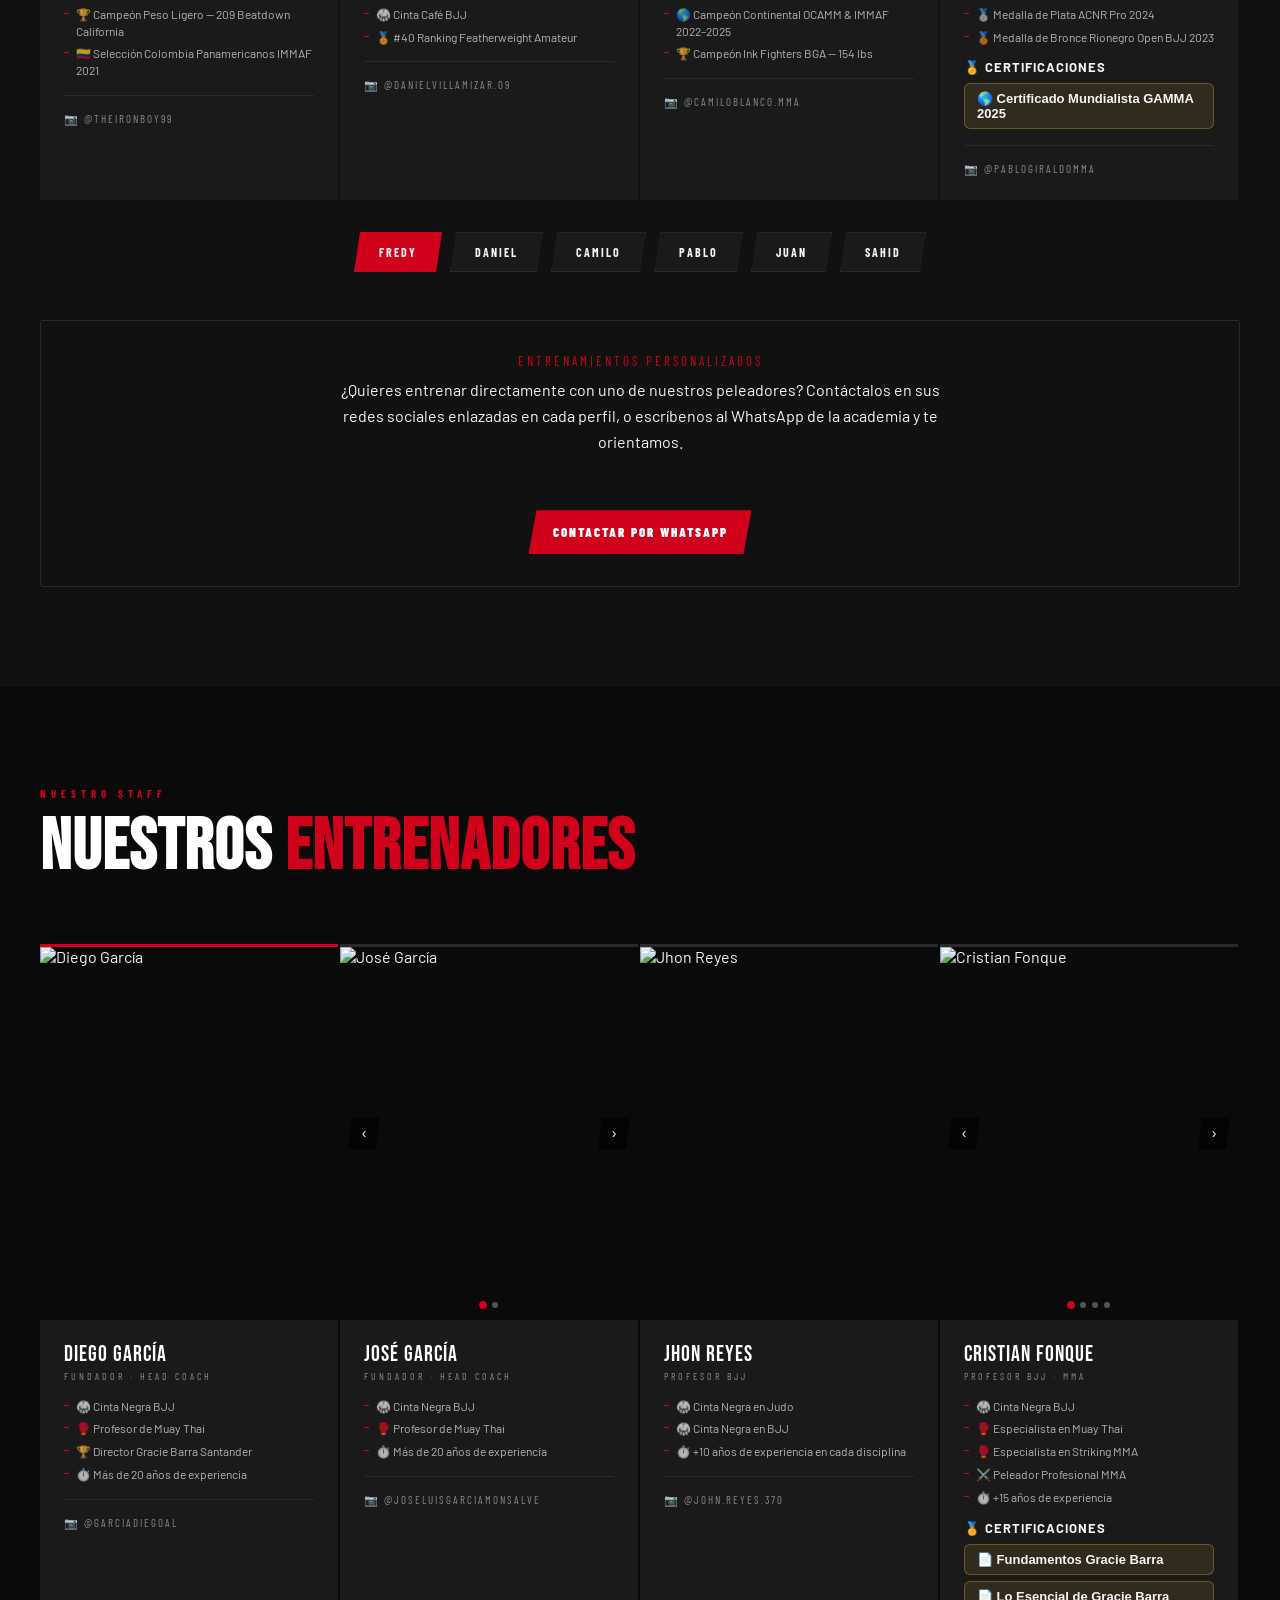
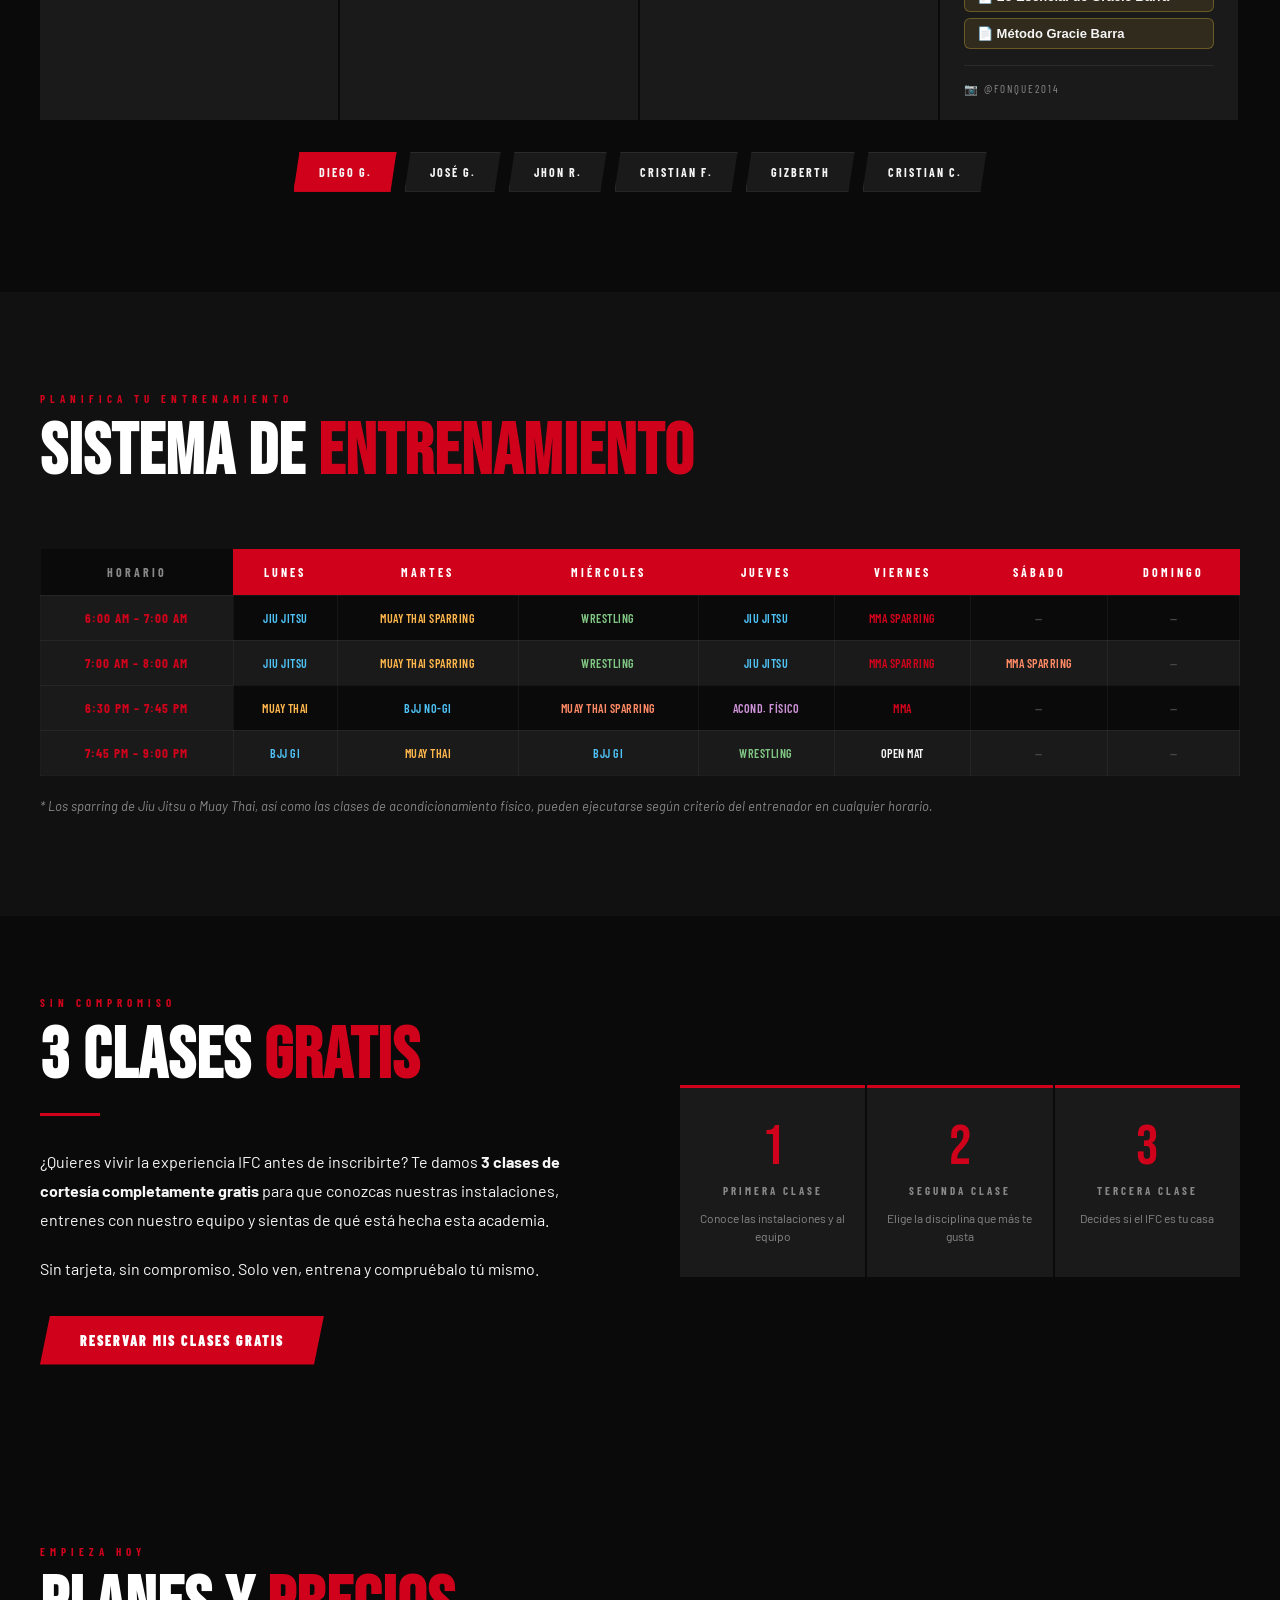
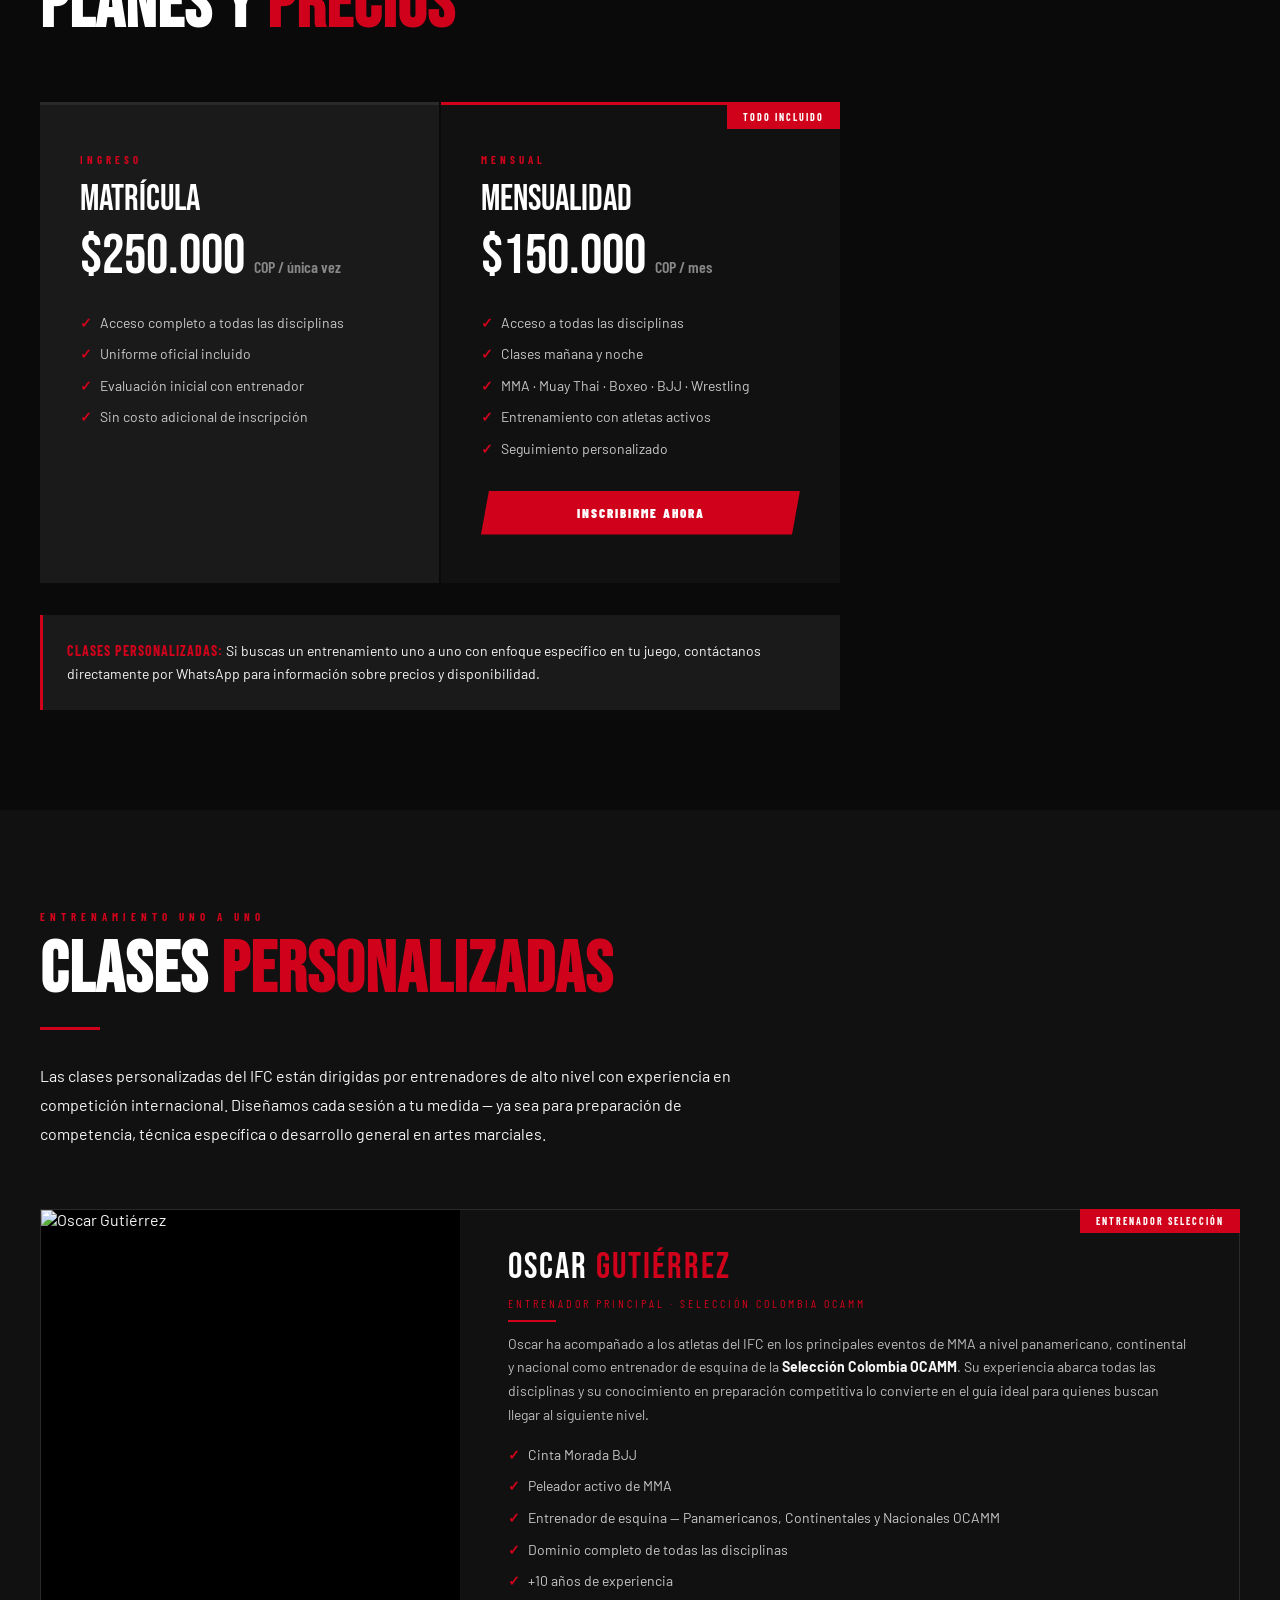
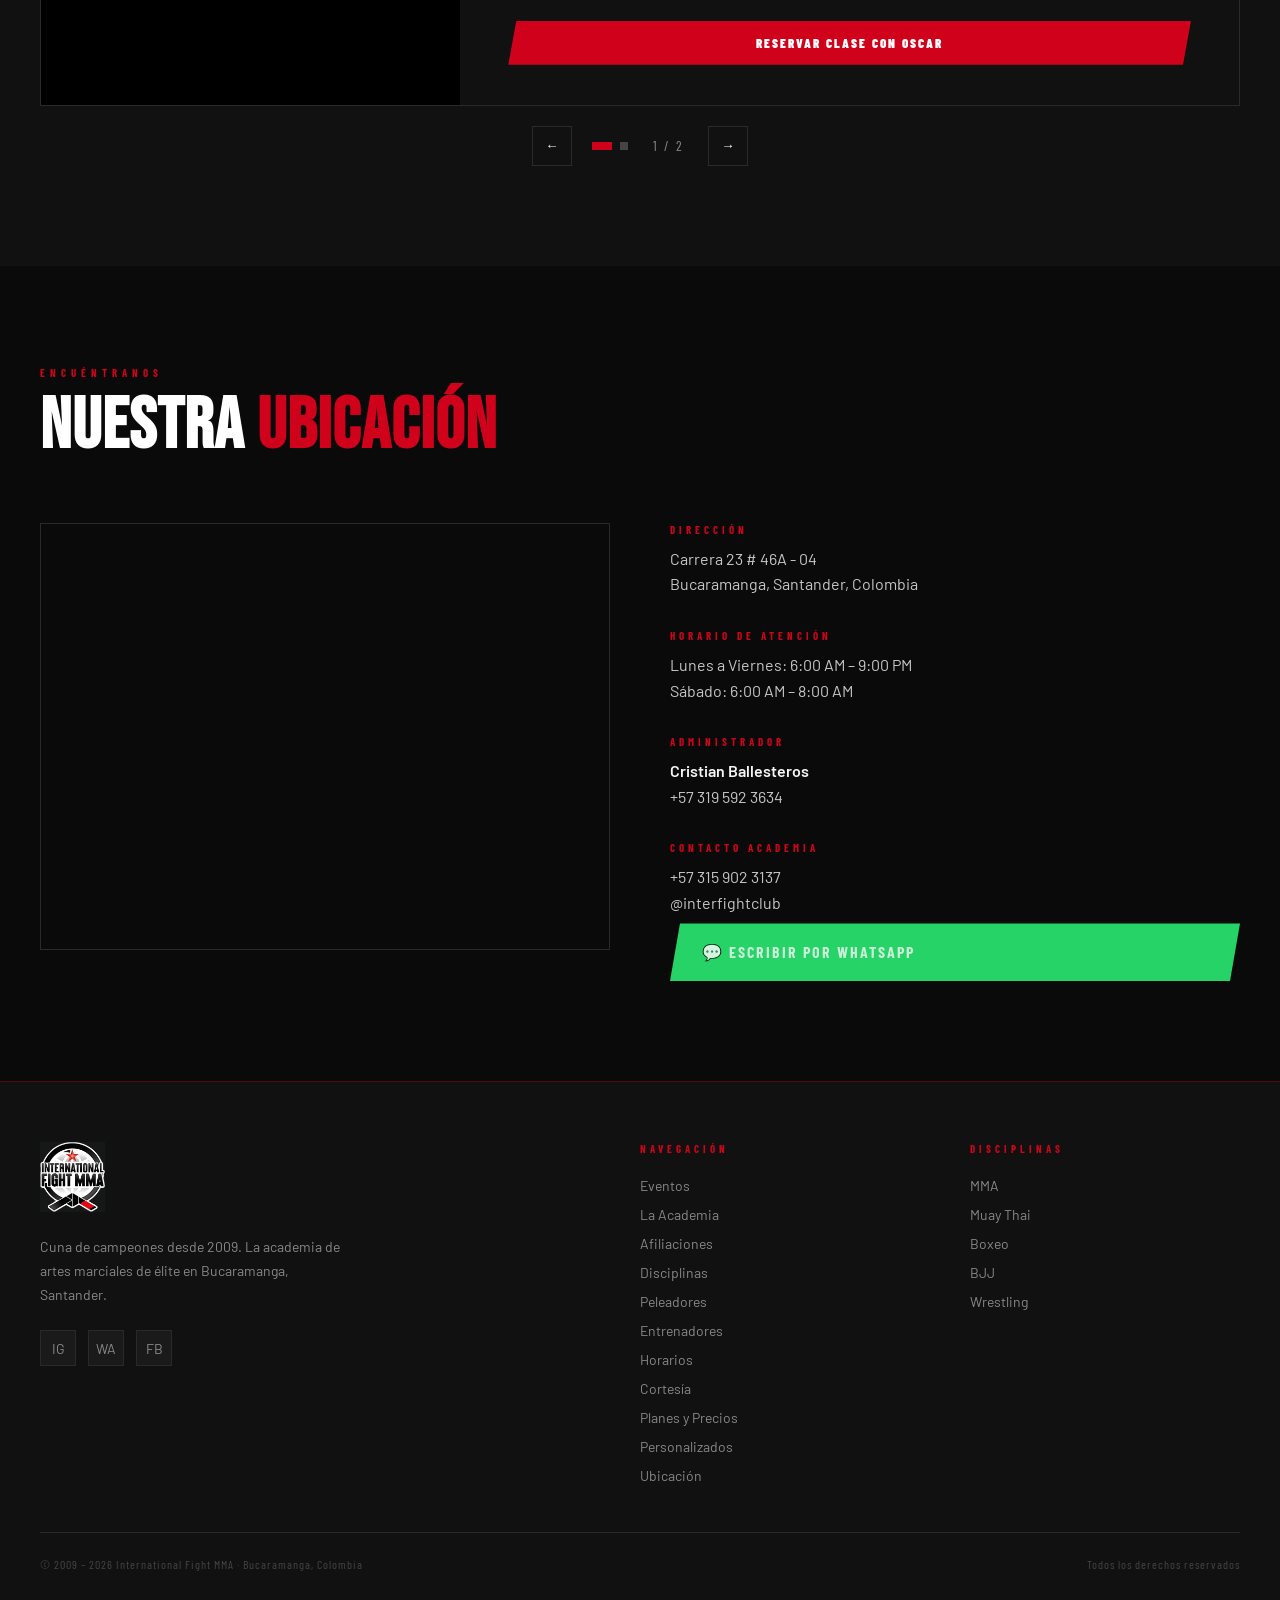
==== commit d15c3633: "Add Ingresar nav button; sync theme toggle key to ifmma-theme across pages index.html: - Add .nav-in" ====
--- a/index.html
+++ b/index.html
@@ -139,6 +139,16 @@
     }
 
     .nav-cta:hover { background: var(--red-dark) !important; color: var(--white-pure) !important; }
+
+    .nav-ingresar {
+      background: transparent;
+      color: var(--white) !important;
+      border: 1px solid var(--gray-mid);
+      padding: 8px 20px;
+      clip-path: polygon(8px 0%, 100% 0%, calc(100% - 8px) 100%, 0% 100%);
+      transition: border-color 0.2s, color 0.2s !important;
+    }
+    .nav-ingresar:hover { border-color: var(--red) !important; color: var(--red) !important; }
 
     .nav-toggle {
       display: none;
@@ -1469,6 +1479,7 @@
       <li><a href="#planes">Planes</a></li>
       <li><a href="#personalizados">Personalizados</a></li>
       <li><a href="#ubicacion">Ubicación</a></li>
+      <li><a href="portal.html" class="nav-ingresar">Ingresar</a></li>
       <li><a href="https://wa.me/573195923634" target="_blank" class="nav-cta">Únete</a></li>
     </ul>
   </nav>
@@ -2930,14 +2941,14 @@
   </script>
 <script>
 const toggle = document.getElementById('theme-toggle');
-const saved = localStorage.getItem('theme');
+const saved = localStorage.getItem('ifmma-theme');
 if(saved) document.documentElement.setAttribute('data-theme', saved);
 if(saved === 'light') toggle.textContent = '☀️';
 toggle.addEventListener('click', () => {
   const current = document.documentElement.getAttribute('data-theme');
   const next = current === 'light' ? 'dark' : 'light';
   document.documentElement.setAttribute('data-theme', next);
-  localStorage.setItem('theme', next);
+  localStorage.setItem('ifmma-theme', next);
   toggle.textContent = next === 'light' ? '☀️' : '🌙';
   window.dispatchEvent(new Event('scroll'));
 });
